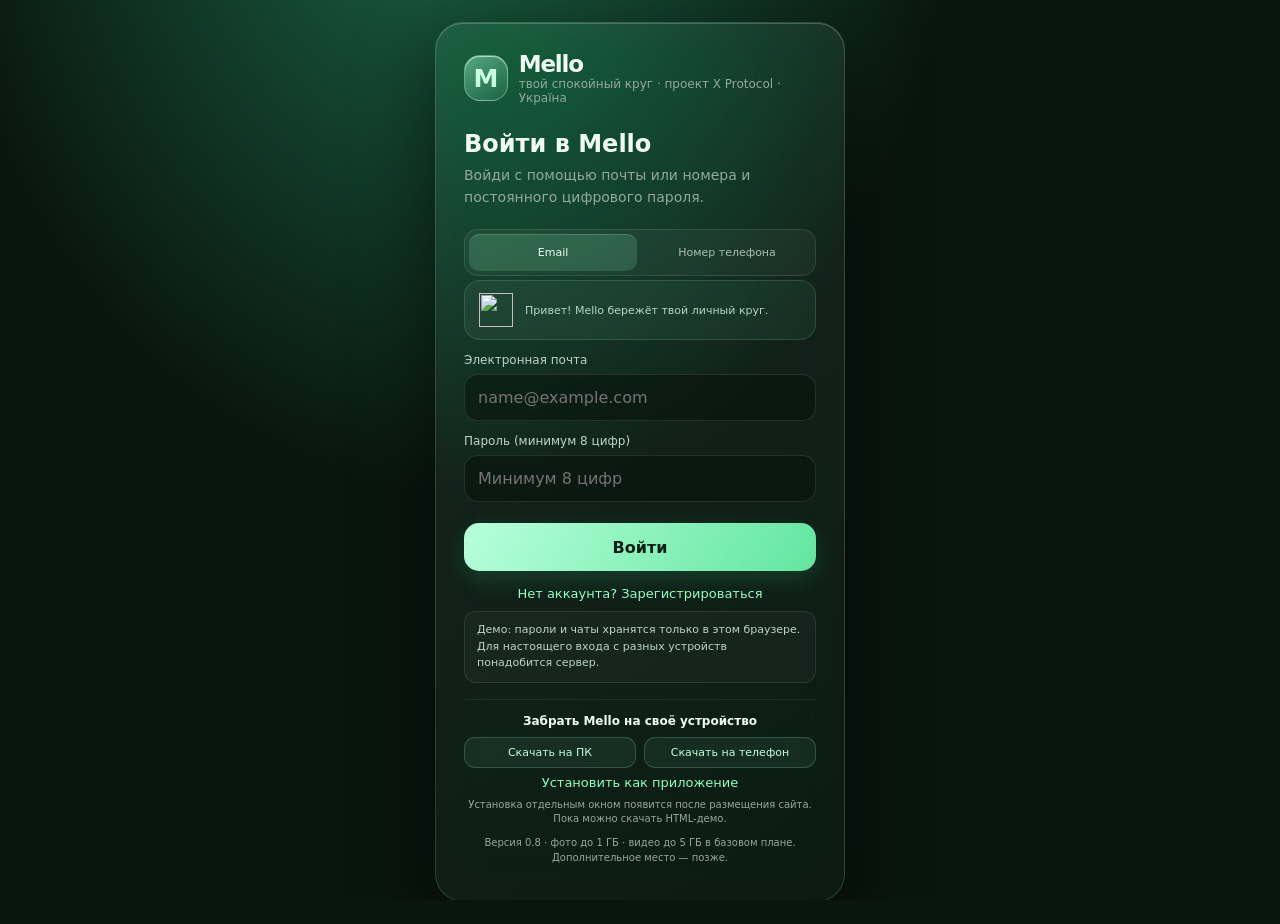
==== mello-prototype.html @ 22dd9c63 "Add founder wallet, presence and activity states" ====
<!doctype html>
<html lang="ru"><head><meta charset="utf-8"><meta name="viewport" content="width=device-width,initial-scale=1,viewport-fit=cover"><meta name="theme-color" content="#09150f"><meta name="apple-mobile-web-app-capable" content="yes"><meta name="apple-mobile-web-app-title" content="Mello"><link rel="icon" type="image/svg+xml" href="./mello-icon.svg"><link rel="manifest" href="./mello.webmanifest"><title>Mello — прототип мессенджера</title>
<style>
:root{color-scheme:dark;--bg:#09150f;--panel:#111e19;--panel2:#17251f;--line:#ffffff16;--text:#effcf4;--muted:#93aa9a;--green:#8fffc0}*{box-sizing:border-box}body{margin:0;background:radial-gradient(ellipse at 35% -20%,#1b6845 0,transparent 44%),#09150f;color:var(--text);font-family:Inter,system-ui,-apple-system,"Segoe UI",sans-serif}button,input{font:inherit}button{color:inherit;cursor:pointer}.auth-wrap{min-height:100dvh;display:grid;place-items:center;padding:22px}.auth{width:min(100%,410px);padding:28px;border:1px solid #caffdf28;border-radius:28px;background:linear-gradient(145deg,#ffffff14,#ffffff06);box-shadow:0 25px 80px #0008,inset 0 1px #ffffff35;backdrop-filter:blur(25px)}.brand{display:flex;align-items:center;gap:11px;margin-bottom:25px}.logo{width:46px;height:46px;border-radius:16px;display:grid;place-items:center;color:#c9ffe1;font-size:25px;font-weight:900;background:linear-gradient(145deg,#a5ffd877,#196343);border:1px solid #c7ffe258;box-shadow:inset 0 1px #fff9}.brand b{font-size:23px;letter-spacing:-.05em}.brand small{display:block;color:var(--muted);font-size:12px}.auth h1{font-size:24px;margin:0 0 7px}.auth .intro{color:var(--muted);font-size:14px;line-height:1.55;margin:0 0 21px}.field{display:block;margin:13px 0}.field span{display:block;font-size:12px;color:#c0d4c7;margin-bottom:7px}.field input{width:100%;height:47px;border:1px solid #ffffff1b;border-radius:14px;background:#07110c88;padding:0 13px;color:var(--text);outline:none}.field input:focus{border-color:#8fffc078;box-shadow:0 0 0 3px #52d98e18}.primary{width:100%;height:48px;border:0;border-radius:15px;color:#082015;font-weight:750;background:linear-gradient(120deg,#b7ffda,#63e6a0);box-shadow:0 8px 22px #40d98729;margin-top:8px}.switch{border:0;background:none;color:var(--green);padding:15px 0 0;width:100%;font-size:13px}.demo-note{margin-top:17px;padding:12px;border:1px solid #ffffff12;border-radius:13px;background:#ffffff08;color:#9fb4a5;font-size:11px;line-height:1.5}.hidden{display:none!important}
.shell{width:min(100%,1380px);height:100dvh;margin:auto;display:grid;grid-template-columns:74px 340px minmax(300px,1fr);border-inline:1px solid #ffffff0b;background:#0b1712}.rail{display:flex;flex-direction:column;align-items:center;gap:10px;padding:18px 9px;border-right:1px solid var(--line);background:#0e1a15}.rail-logo{height:42px;width:42px;display:grid;place-items:center;border-radius:15px;color:#caffdf;font-size:22px;font-weight:900;background:linear-gradient(145deg,#b1ffdc59,#17603d);margin-bottom:14px}.rail-btn{width:54px;height:55px;display:grid;place-items:center;align-content:center;gap:3px;border:0;border-radius:15px;background:none;color:#82998b;font-size:20px}.rail-btn small{font-size:9px}.rail-btn.active,.rail-btn:hover{background:#b1ffdc16;color:#a9ffd0}.side{min-width:0;border-right:1px solid var(--line);display:flex;flex-direction:column;background:#111e19}.side-head{padding:18px 15px 10px;display:flex;align-items:center;justify-content:space-between}.side-head h1{font-size:20px;margin:0}.add{width:36px;height:36px;border-radius:12px;border:1px solid var(--line);background:#ffffff0b;font-size:21px;color:var(--green)}.search{margin:4px 14px 11px;height:43px;border-radius:14px;display:flex;align-items:center;gap:9px;padding:0 12px;background:#ffffff0b;border:1px solid #ffffff0d;color:#99b0a1}.search input{width:100%;border:0;outline:0;background:none;color:white;font-size:13px}.search input::placeholder{color:#84998b}.tabs{display:flex;padding:0 12px 9px;gap:4px}.tab{flex:1;border:0;border-radius:11px;background:transparent;color:#9bb0a2;padding:9px 4px;font-size:11px}.tab.active{background:#b1ffdc18;color:#c7ffe0;box-shadow:inset 0 1px #fff2}.chat-list{overflow:auto;padding:0 6px 14px;flex:1}.row{display:flex;align-items:center;gap:11px;min-height:69px;padding:8px;border-radius:14px;cursor:pointer;border:1px solid transparent}.row:hover{background:#ffffff09}.row.active{background:#1d4935;border-color:#ffffff0b}.avatar{flex:none;width:47px;height:47px;border-radius:50%;display:grid;place-items:center;font-size:22px;background:linear-gradient(140deg,var(--a),var(--b));box-shadow:inset 0 1px #ffffff66}.meta{min-width:0;flex:1}.titleline,.previewline{display:flex;justify-content:space-between;align-items:center;gap:5px}.title{font-size:13px;font-weight:680;white-space:nowrap;overflow:hidden;text-overflow:ellipsis}.time{font-size:10px;color:#899f90;flex:none}.preview{font-size:11px;color:#9bb0a2;white-space:nowrap;overflow:hidden;text-overflow:ellipsis;margin-top:5px}.badge{font-size:10px;font-weight:bold;border-radius:10px;padding:3px 6px;background:#6de6a1;color:#092016;flex:none}.pane{display:flex;flex-direction:column;min-width:0;background:radial-gradient(ellipse at 50% 0,#153a2b55,transparent 44%),#0b1712}.pane-head{height:67px;padding:0 19px;display:flex;align-items:center;justify-content:space-between;border-bottom:1px solid var(--line);background:#111e19bb}.conversation{display:flex;align-items:center;gap:11px;min-width:0}.conversation .avatar{width:39px;height:39px}.conversation strong{font-size:13px}.conversation small{display:block;margin-top:3px;color:var(--muted);font-size:11px}.head-actions{display:flex;gap:8px}.head-actions button,.back{width:35px;height:35px;border:0;border-radius:11px;background:#ffffff08;color:#b6c9bd}.back{display:none}.messages{flex:1;overflow:auto;display:flex;flex-direction:column;gap:10px;padding:18px clamp(12px,4vw,42px)}.day{text-align:center;align-self:center;padding:6px 11px;border-radius:15px;background:#1b2a23;color:#a8beaf;font-size:10px;margin:5px 0 9px}.bubble{max-width:min(78%,520px);padding:10px 12px;border-radius:16px;background:#192a22;border:1px solid #ffffff0c;color:#ebf9f0;font-size:13px;line-height:1.4;white-space:pre-wrap;overflow-wrap:anywhere}.bubble.mine{align-self:flex-end;background:#1b5037;border-color:#ffffff0c}.bubble time{display:block;text-align:right;color:#9fb7a8;font-size:9px;margin-top:4px}.composer{display:flex;align-items:center;gap:9px;padding:12px 16px calc(12px + env(safe-area-inset-bottom));border-top:1px solid var(--line);background:#111e19d9}.composer input{height:43px;flex:1;min-width:0;border-radius:14px;padding:0 14px;background:#ffffff0b;border:1px solid #ffffff14;color:white;outline:none}.send{width:43px;height:43px;border:0;border-radius:14px;background:#85f2b6;color:#082015;font-weight:bold;font-size:18px}.welcome-pane{height:100%;display:grid;place-items:center;text-align:center;color:#9bb2a2;padding:30px}.welcome-pane .big{font-size:45px;margin-bottom:10px}.welcome-pane h2{color:#eafff2;margin:0 0 7px}.welcome-pane p{max-width:320px;font-size:13px;line-height:1.55;margin:0}.modal-bg{position:fixed;inset:0;z-index:5;background:#0009;display:grid;place-items:center;padding:18px}.modal{width:min(100%,420px);max-height:82dvh;overflow:auto;padding:21px;border:1px solid #caffdf2a;border-radius:22px;background:#13221a;box-shadow:0 25px 80px #0009}.modal-top{display:flex;align-items:center;justify-content:space-between;margin-bottom:14px}.modal h2{font-size:18px;margin:0}.close{border:0;background:none;color:#a9bdb0;font-size:22px}.person{display:flex;align-items:center;gap:10px;padding:10px 4px;border-bottom:1px solid #ffffff10}.person .avatar{width:40px;height:40px}.person div:nth-child(2){flex:1}.person b{font-size:13px}.person small{display:block;color:var(--muted);font-size:10px;margin-top:3px}.person button{border:1px solid #a5f7c52c;background:#8fffc013;color:#baffd4;border-radius:10px;padding:8px 10px;font-size:11px}.toast{position:fixed;z-index:10;bottom:20px;left:50%;transform:translate(-50%,12px);opacity:0;pointer-events:none;padding:11px 16px;border:1px solid #ffffff24;border-radius:14px;background:#19402d;transition:.2s;color:#e6ffef;font-size:12px}.toast.show{opacity:1;transform:translate(-50%,0)}
@media(max-width:760px){.shell{grid-template-columns:58px minmax(0,1fr)}.rail{padding:12px 4px}.rail-btn{width:48px}.side{border-right:0}.pane{display:none;position:fixed;z-index:3;inset:0;background:#0b1712}.shell.chat-open .side,.shell.chat-open .rail{display:none}.shell.chat-open .pane{display:flex}.back{display:block}.side-head{padding-top:calc(14px + env(safe-area-inset-top))}.pane-head{padding-top:env(safe-area-inset-top);height:calc(60px + env(safe-area-inset-top))}.composer{padding-bottom:calc(12px + env(safe-area-inset-bottom))}}
@media(max-width:390px){.shell{grid-template-columns:52px minmax(0,1fr)}.rail-btn{width:43px}.tab{font-size:10px}.row{gap:8px;padding:7px}.avatar{width:43px;height:43px}}
html,body{height:100%;overflow:hidden}.shell{min-height:0;overflow:hidden}.side,.pane,.chat-list,.messages{min-height:0}.side,.pane{overflow:hidden}.messages,.chat-list{overscroll-behavior:contain}.chat-head{flex:none}body{background:radial-gradient(ellipse at 35% -20%,var(--theme-glow,#1b6845) 0,transparent 44%),#09150f}.pane{background:radial-gradient(ellipse at 50% 0,color-mix(in srgb,var(--theme-glow,#1b6845) 30%,transparent),transparent 44%),#0b1712}
.settings-modal{width:min(100%,760px);max-height:min(84dvh,720px);overflow:hidden}.settings-layout{display:grid;grid-template-columns:180px minmax(0,1fr);gap:16px;min-height:320px;max-height:calc(84dvh - 92px)}.settings-nav{display:flex;flex-direction:column;gap:5px;border-right:1px solid #ffffff12;padding-right:10px}.settings-nav button{border:1px solid transparent;border-radius:12px;padding:11px 10px;text-align:left;color:#a8beaf;background:transparent;font-size:12px}.settings-nav button.selected,.settings-nav button:hover{color:#dcffeb;background:#b6ffda16;border-color:#ffffff13}.settings-content{overflow:auto;padding:5px 8px 10px 2px}.settings-content h3{margin:2px 0 5px;font-size:17px}.setting-help{margin:0 0 15px;color:#9bb1a2;font-size:11px;line-height:1.5}.setting-row{min-height:58px;display:flex;align-items:center;gap:12px;padding:10px 2px;border-bottom:1px solid #ffffff12}.setting-row>div:not(.avatar){flex:1;min-width:0}.setting-row b{display:block;font-size:12px;font-weight:600}.setting-row small{display:block;color:#96ad9d;font-size:10px;margin-top:4px;overflow-wrap:anywhere}.setting-action{border:1px solid #b2ffce30;border-radius:11px;padding:8px 11px;background:#8fffc012;color:#c6ffdd;font-size:11px}.status-pill{border-radius:12px;background:#ffffff0c;color:#c4e6d0;padding:7px 9px;font-size:10px}.switch-control{width:39px;height:23px;flex:none;border:1px solid #ffffff2b;border-radius:20px;background:#ffffff12;padding:2px;text-align:left}.switch-control i{display:block;width:17px;height:17px;border-radius:50%;background:#9bb1a2;transition:.18s}.switch-control.on{background:#50d98955;border-color:#86ffb8aa}.switch-control.on i{transform:translateX(15px);background:#baffd4}.theme-cards{display:flex;gap:8px;margin:14px 0}.theme-card{flex:1;min-height:64px;border:1px solid #ffffff17;border-radius:13px;background:#ffffff09;color:#c0d4c7;font-size:11px}.theme-card i{display:block;width:20px;height:20px;border-radius:50%;margin:0 auto 6px;box-shadow:0 0 18px currentColor}.theme-card.chosen{border-color:#b7ffda70;background:#b7ffda12;color:#e4ffed}.rail-logo{background:linear-gradient(145deg,#b1ffdc22,#17603d)}
@media(max-width:580px){.settings-modal{padding:16px}.settings-layout{grid-template-columns:1fr;gap:9px;min-height:0;max-height:calc(84dvh - 80px)}.settings-nav{flex-direction:row;overflow:auto;border-right:0;border-bottom:1px solid #ffffff12;padding:0 0 8px}.settings-nav button{white-space:nowrap;padding:9px}.settings-content{min-height:230px}.theme-cards{gap:5px}.theme-card{font-size:10px}}
.pane-head{height:60px;flex:none;margin:10px 15px 0;padding:0 13px;border:1px solid #ffffff20;border-radius:20px;background:linear-gradient(120deg,#ffffff17,#ffffff08);box-shadow:inset 0 1px #ffffff25;backdrop-filter:blur(22px);-webkit-backdrop-filter:blur(22px)}.composer{margin:8px 15px calc(11px + env(safe-area-inset-bottom));padding:7px 8px;border:1px solid #ffffff20;border-radius:22px;background:linear-gradient(120deg,#ffffff16,#ffffff08);box-shadow:inset 0 1px #ffffff23,0 10px 24px #0002;backdrop-filter:blur(22px);-webkit-backdrop-filter:blur(22px)}.composer input{height:39px;border:0;background:transparent;padding:0 12px}.send{width:39px;height:39px;border-radius:15px}.pane{position:relative}.profile-drawer{position:absolute;z-index:6;right:0;top:0;bottom:0;width:min(350px,88%);display:flex;flex-direction:column;overflow:hidden;border-left:1px solid #ffffff25;background:linear-gradient(150deg,#26332fef,#17241ff5 52%,#101b17f7);box-shadow:-22px 0 55px #0007;backdrop-filter:blur(28px) saturate(145%);-webkit-backdrop-filter:blur(28px) saturate(145%);transform:translateX(105%);transition:transform .24s ease}.profile-drawer.open{transform:translateX(0)}.drawer-top{display:flex;justify-content:flex-end;padding:13px 14px 2px}.drawer-close{width:34px;height:34px;border:0;border-radius:12px;background:#ffffff10;color:#e6f6eb;font-size:20px}.drawer-person{text-align:center;padding:1px 20px 17px}.drawer-person .avatar{width:84px;height:84px;margin:0 auto 12px;font-size:34px}.drawer-person h2{margin:0;font-size:19px}.drawer-person p{color:#98b1a2;font-size:12px;margin:5px 0 0}.drawer-actions{display:grid;grid-template-columns:repeat(3,1fr);gap:8px;padding:0 14px 17px}.drawer-actions button{min-height:57px;border:1px solid #ffffff0d;border-radius:15px;background:#ffffff0b;color:#caffdf;font-size:17px}.drawer-actions small{display:block;color:#e2f3e8;font-size:10px;margin-top:4px}.drawer-section{padding:13px 17px;border-top:7px solid #ffffff08}.drawer-section h3{font-size:10px;text-transform:uppercase;letter-spacing:.08em;color:#94ab9d;margin:0 0 10px}.drawer-info{display:flex;align-items:center;gap:12px;padding:7px 0;color:#c7dacf;font-size:12px}.drawer-info i{font-style:normal;color:#9fffc5;font-size:17px;width:22px;text-align:center}.drawer-members{overflow:auto;flex:1}.drawer-member{display:flex;align-items:center;gap:10px;padding:8px 0}.drawer-member .avatar{width:39px;height:39px;font-size:17px}.drawer-member b{font-size:11px}.drawer-member small{display:block;font-size:10px;color:#94ab9d;margin-top:3px}.drawer-add{border:1px solid #a8ffce28;border-radius:12px;background:#91ffbf12;color:#c9ffdd;padding:8px 10px;font-size:11px}
.pane-head,.composer{width:min(calc(100% - 30px),900px);align-self:center}
@media(max-width:760px){.pane-head{width:calc(100% - 18px);height:calc(60px + env(safe-area-inset-top));margin:0 auto;padding-top:env(safe-area-inset-top);border-radius:0 0 18px 18px}.composer{width:calc(100% - 20px);margin:8px auto calc(12px + env(safe-area-inset-bottom))}.profile-drawer{width:min(360px,92vw);padding-top:env(safe-area-inset-top)}}
:root{--glass-alpha:.12;--glass-blur:22px}.pane-head,.composer,.search,.auth,.profile-drawer,.modal{backdrop-filter:blur(var(--glass-blur)) saturate(145%);-webkit-backdrop-filter:blur(var(--glass-blur)) saturate(145%)}.pane-head,.composer{background:linear-gradient(120deg,rgba(255,255,255,calc(var(--glass-alpha)*1.25)),rgba(255,255,255,calc(var(--glass-alpha)*.5)))}.search{background:rgba(255,255,255,var(--glass-alpha))}.device-downloads{margin-top:16px;padding-top:14px;border-top:1px solid #ffffff16;text-align:center}.device-downloads>b{display:block;font-size:12px;margin-bottom:9px}.device-downloads>div{display:flex;justify-content:center;gap:8px}.device-downloads>div button{flex:1}.device-downloads>small{display:block;margin-top:7px;color:#95aa9b;font-size:10px;line-height:1.45}.device-downloads .switch{padding:7px 0 0}.download-shortcuts{display:flex;gap:8px;margin:14px 0}.download-shortcuts button{flex:1}
.composer-tools{display:flex;align-items:center;gap:5px}.composer-tool{width:35px;height:35px;border:0;border-radius:12px;background:transparent;color:#b8d4c2;font-size:20px}.composer-tool:hover{background:#ffffff12}.emoji-picker{position:absolute;z-index:8;right:20px;bottom:72px;width:min(340px,calc(100% - 28px));max-height:310px;overflow:auto;padding:14px;border:1px solid #ffffff27;border-radius:20px;background:linear-gradient(145deg,#253730f2,#12211bf5);box-shadow:0 20px 55px #0009;backdrop-filter:blur(28px)}.picker-title{font-size:12px;color:#c9ffdc;margin-bottom:10px}.picker-grid{display:grid;grid-template-columns:repeat(6,1fr);gap:6px}.picker-grid button{min-height:38px;border:1px solid #ffffff10;border-radius:11px;background:#ffffff08;font-size:21px}.sticker-option{font-size:29px!important}.gif-option{font-size:10px!important;color:#eafff1}.gif-shimmer{display:inline-block;padding:4px 7px;border-radius:7px;background:linear-gradient(90deg,#6c39a5,#e674a4,#68c8a1);background-size:200% 100%;animation:gifGlow 1.4s linear infinite}@keyframes gifGlow{to{background-position:-200% 0}}.bubble-media{padding:7px;max-width:min(78%,420px)}.bubble-media img,.bubble-media video{display:block;max-width:100%;max-height:360px;border-radius:12px;object-fit:contain}.media-caption{display:block;font-size:10px;color:#b7cdbd;margin:5px 3px 1px;overflow-wrap:anywhere}.bubble-sticker{font-size:58px;line-height:1.05;background:transparent!important;border:0!important;box-shadow:none}.bubble-gif{min-width:150px;text-align:center}.version-pill{margin-left:auto;padding:5px 8px;border-radius:9px;border:1px solid #ffffff17;background:#ffffff08;color:#9fb7a8;font-size:10px}.light-theme .composer-tool{color:#486650}.light-theme .emoji-picker{background:linear-gradient(145deg,#fffffffa,#e9f5edfa);border-color:#46634a32}.light-theme .picker-title{color:#31563a}.light-theme .picker-grid button{background:#ffffffb8;border-color:#617c6520}.light-theme .media-caption{color:#627c68}.basic-limits{font-size:10px;line-height:1.5;color:#93aa9a;margin:8px 0}.light-theme .basic-limits{color:#607967}.profile-video-label{display:block;margin:9px 0 14px;color:#baffd4;font-size:11px;cursor:pointer}.media-placeholder{padding:18px 12px;border-radius:12px;background:#ffffff0b;color:#b9d2c2;font-size:12px}.light-theme .media-placeholder{background:#e5f0e8;color:#45604c}.version-badge{display:inline-block;margin:5px auto 0;padding:4px 8px;border-radius:9px;color:#a9c2b2;background:#ffffff09;font-size:10px}
.creator-divider{height:1px;background:#ffffff18;margin:12px 0}.creator-fields{display:flex;gap:7px}.creator-fields input{min-width:0;height:35px;border:1px solid #ffffff1c;border-radius:10px;background:#ffffff0b;color:#effcf4;padding:0 9px}.creator-fields input:first-child{width:54px;text-align:center;font-size:20px}.creator-fields input:nth-child(2){flex:1}.creator-actions{display:flex;gap:7px;margin-top:8px}.creator-actions button{flex:1;min-height:34px;border:1px solid #a8ffce27;border-radius:10px;background:#8fffc013;color:#caffdd;font-size:10px}.creator-note{display:block;color:#94aa9b;font-size:9px;line-height:1.4;margin-top:7px}.bubble-sticker-image,.bubble-gif{background:transparent!important;border:0!important;box-shadow:none!important;padding:3px}.bubble-sticker-image img{max-width:220px!important;max-height:220px!important}.bubble-gif img{width:min(260px,100%);border-radius:14px}.light-theme .creator-fields input{background:#ffffffcf;color:#263e2c;border-color:#54765d33}.light-theme .creator-actions button{background:#e2f2e7;color:#31553b;border-color:#9ab9a1}
:root[data-theme="light"]{color-scheme:light;--text:#1d3026;--muted:#5e7968;--line:#243c2b20;--bg:#edf7f0}.light-theme body{color:#1d3026;background:radial-gradient(ellipse at 35% -20%,#d1f1dc 0,transparent 44%),#edf7f0}.light-theme .shell{background:#eff8f2;border-color:#34584220}.light-theme .rail{background:#e7f2eb;border-color:#34584220}.light-theme .side{background:#f1f8f3;border-color:#34584220}.light-theme .pane{background:radial-gradient(ellipse at 50% 0,#d8efe0 0,transparent 44%),#edf6f0}.light-theme .pane-head,.light-theme .composer,.light-theme .search{background:rgba(255,255,255,calc(var(--glass-alpha)*4 + .45));border-color:#395a442b;box-shadow:inset 0 1px #fff9,0 8px 24px #45624d12}.light-theme .search input,.light-theme .composer input{color:#23392b}.light-theme .search input::placeholder,.light-theme .composer input::placeholder{color:#728a79}.light-theme .row:hover{background:#dceee2}.light-theme .row.active{background:#d2ead9;border-color:#9dbda6}.light-theme .title,.light-theme .welcome-pane h2{color:#21382a}.light-theme .preview,.light-theme .time,.light-theme .welcome-pane{color:#6d8675}.light-theme .bubble{color:#263c2e;background:#e3eee7;border-color:#bdcfc3}.light-theme .bubble.mine{background:#cbead5}.light-theme .day{background:#dcece2;color:#52705d}.light-theme .modal,.light-theme .auth,.light-theme .profile-drawer{color:#24392b;background:linear-gradient(145deg,#ffffffef,#edf7f1f5);border-color:#47725535}.light-theme .modal .close,.light-theme .drawer-close{color:#355440}.light-theme .setting-help,.light-theme .settings-nav button,.light-theme .drawer-person p,.light-theme .drawer-member small,.light-theme .drawer-info{color:#56715e}.light-theme .settings-nav button.selected{color:#21432e;background:#d7edde}.light-theme .setting-row{border-color:#294f351b}.light-theme .drawer-section{border-color:#51775b19}.light-theme .drawer-actions button{color:#31553b;background:#e2f1e6;border-color:#b6cdbb}
.range-row{display:block;margin:18px 2px}.range-row span{display:flex;justify-content:space-between;color:#cfe5d5;font-size:11px;margin-bottom:9px}.range-row b{color:var(--green)}.range-row input{width:100%;accent-color:var(--green)}.light-theme .range-row span{color:#3d5a46}.light-theme .device-downloads{border-color:#385f4425}.light-theme .device-downloads>small{color:#65806c}.auth-wrap{overflow-y:auto;overscroll-behavior:contain}
.rail-logo{padding:0;overflow:hidden;border:1px solid #b1ffdc55;cursor:pointer}.rail-logo img{width:100%;height:100%;object-fit:cover;border-radius:inherit}.modal{background:linear-gradient(145deg,#ffffff1e,#13231cdd 55%,#0c1913ed);backdrop-filter:blur(28px) saturate(145%);-webkit-backdrop-filter:blur(28px) saturate(145%);box-shadow:0 22px 70px #000b,inset 0 1px #ffffff35}.quick-row{display:flex;align-items:center;justify-content:space-between;gap:10px;padding:13px 2px;border-bottom:1px solid #ffffff12;font-size:13px}.quick-row button{border:1px solid #ffffff20;border-radius:11px;background:#ffffff10;padding:8px 10px;color:#bdffda;font-size:11px}.conversation{cursor:pointer;border-radius:12px;padding:4px}.conversation:hover{background:#ffffff0b}
</style><link rel="stylesheet" href="./animations.css">
</head><body>
<section id="authView" class="auth-wrap"><form id="authForm" class="auth"><div class="brand"><div class="logo">M</div><div><b>Mello</b><small>твой спокойный круг · проект X Protocol · Україна</small></div></div><h1 id="authTitle">Войти в Mello</h1><p class="intro" id="authIntro">Войди в свой аккаунт, чтобы открыть список чатов.</p><div id="nameField" class="field hidden"><span>Как тебя зовут?</span><input id="nameInput" autocomplete="name" placeholder="Например, Алекс"></div><label class="field"><span>Электронная почта</span><input id="emailInput" type="email" autocomplete="email" required placeholder="name@example.com"></label><label class="field"><span>Пароль (минимум 8 цифр)</span><input id="passwordInput" type="password" minlength="8" pattern="[0-9]{8,}" inputmode="numeric" autocomplete="current-password" required placeholder="Минимум 8 цифр"></label><button class="primary" id="authSubmit">Войти</button><button class="switch" type="button" id="switchAuth">Нет аккаунта? Зарегистрироваться</button><div id="demo-note" class="demo-note">Войди с постоянным паролем из 8 или более цифр. Аккаунт хранится только в этом браузере.</div><div class="device-downloads"><b>Забрать Mello на своё устройство</b><div><button type="button" class="setting-action" id="downloadPC">Скачать на ПК</button><button type="button" class="setting-action" id="downloadPhone">Скачать на телефон</button></div><button type="button" class="switch" id="installApp">Установить как приложение</button><small>Установка отдельным окном появится после размещения сайта. Пока можно скачать HTML-демо.</small></div></form></section>
<main id="appView" class="shell hidden"><aside class="rail"><button class="rail-logo" id="railProfile" title="Открыть профиль">M</button><button class="rail-btn active" title="Чаты">◉<small>Чаты</small></button><button class="rail-btn" data-toast="Каналы появятся в следующих версиях" title="Каналы">▰<small>Каналы</small></button><button class="rail-btn" data-toast="Звонки появятся в следующих версиях" title="Звонки">⌕<small>Позже</small></button><button class="rail-btn" id="earningsBtn" title="Заработок">◈<small>Заработок</small></button><button class="rail-btn" id="settingsBtn" title="Настройки">⚙<small>Настройки</small></button><button class="rail-btn" id="profileBtn" title="Профиль">♙<small>Профиль</small></button><button class="rail-btn" id="logout" title="Выйти">⇥<small>Выход</small></button></aside>
<section class="side"><header class="side-head"><h1>Чаты</h1><button id="newChat" class="add" aria-label="Найти людей">＋</button></header><label class="search">⌕<input id="filterInput" placeholder="Чаты или @юзернейм" type="search"></label><div class="tabs"><button class="tab active" data-filter="all">Все</button><button class="tab" data-filter="personal">Личные</button><button class="tab" data-filter="groups">Группы</button></div><div class="chat-list" id="chatList"></div></section>
<section class="pane" id="pane"><div class="welcome-pane" id="welcome"><div><div class="big">✧</div><h2>Добро пожаловать, <span id="welcomeName"></span></h2><p>Выбери чат слева или найди людей, чтобы начать новый разговор. Здесь нет ботов — только демонстрационные профили.</p></div></div><header class="pane-head hidden" id="chatHead"><button class="back" id="backBtn">‹</button><button class="conversation" id="conversationHead" style="border:0;background:none;text-align:left;color:inherit;cursor:pointer"></button><div class="head-actions"><button data-toast="Звонки пока доступны только в макете">⌕</button><button id="quickSettings" aria-label="Быстрые настройки">⋮</button></div></header><div class="messages hidden" id="messages"></div><form class="composer hidden" id="composer"><input id="messageInput" placeholder="Написать сообщение…" autocomplete="off"><button class="send" aria-label="Отправить">➤</button></form><aside class="profile-drawer" id="profileDrawer" aria-label="Профиль собеседника"></aside></section></main><div id="modalHost"></div><div id="toast" class="toast"></div>
<script>
const defaultPeople=[{id:'p_masha',name:'Маша',username:'@masha_green',emoji:'🌷',a:'#d98ca9',b:'#753c67'},{id:'p_ilya',name:'Илья',username:'@ilya_m',emoji:'🧑🏻‍💻',a:'#71c8a0',b:'#286348'},{id:'p_liza',name:'Лиза',username:'@liza_blue',emoji:'🦋',a:'#91b9ef',b:'#6847a0'},{id:'p_danya',name:'Даня',username:'@danya_space',emoji:'🧑🏻‍🚀',a:'#88c7dc',b:'#365985'},{id:'p_sasha',name:'Саша',username:'@sasha_weekend',emoji:'🏕️',a:'#e5b568',b:'#277763'},{id:'p_katya',name:'Катя',username:'@katya_sun',emoji:'🌼',a:'#e6cd75',b:'#b56765'}];let isRegister=false,current=null,filter='all',search='';let account=null, chats=[];
const $=s=>document.querySelector(s);function read(){try{account=JSON.parse(localStorage.getItem('mello.account')||'null');chats=JSON.parse(localStorage.getItem('mello.chats')||'[]');if(account&&!account.email&&!account.phone)account=null}catch{account=null;chats=[]}}
function save(){localStorage.setItem('mello.account',JSON.stringify(account));localStorage.setItem('mello.chats',JSON.stringify(chats))}function person(id){return defaultPeople.find(p=>p.id===id)||{id,name:'Участник',emoji:'🙂',a:'#77cfa0',b:'#32664c'}}function timeNow(){return new Intl.DateTimeFormat('ru',{hour:'2-digit',minute:'2-digit'}).format(new Date())}function toast(s){const t=$('#toast');t.textContent=s;t.classList.add('show');clearTimeout(toast.timer);toast.timer=setTimeout(()=>t.classList.remove('show'),2200)}
function authMode(reg){isRegister=reg;$('#authTitle').textContent=reg?'Создать аккаунт':'Войти в Mello';$('#authIntro').textContent=reg?'Зарегистрируйся, чтобы открыть свой список чатов.':'Войди в свой аккаунт, чтобы открыть список чатов.';$('#nameField').classList.toggle('hidden',!reg);$('#nameInput').required=reg;$('#passwordInput').autocomplete=reg?'new-password':'current-password';$('#authSubmit').textContent=reg?'Зарегистрироваться':'Войти';$('#switchAuth').textContent=reg?'Уже есть аккаунт? Войти':'Нет аккаунта? Зарегистрироваться'}
$('#switchAuth').onclick=()=>authMode(!isRegister);$('#authForm').onsubmit=e=>{e.preventDefault();const email=$('#emailInput').value.trim().toLowerCase(),pass=$('#passwordInput').value;let saved;try{saved=JSON.parse(localStorage.getItem('mello.account')||'null')}catch{}if(isRegister){const name=$('#nameInput').value.trim(),common=['password123','qwerty12345','1234567890','mello123456','letmein1234'];if(!name){toast('Введи имя');return}if(pass.length<10||!/[a-z]/.test(pass)||!/[A-Z]/.test(pass)||!/[0-9]/.test(pass)||!/[!@#$%^&*()_+\-=]/.test(pass)||common.includes(pass.toLowerCase())){toast('Пароль слишком простой: нужно 10+ знаков, большие и маленькие буквы, цифра и символ');return}if(saved&&saved.email===email){toast('Этот аккаунт уже есть на устройстве');return}if(saved&&saved.password===pass){toast('Этот пароль уже используется в этом браузере. Придумай другой');return}account={email,name,username:'@'+email.split('@')[0].replace(/[^a-zA-Z0-9_]/g,'').slice(0,20),password:pass,avatar:''};chats=[];save();enter()}else{if(!saved||saved.email!==email||saved.password!==pass){toast('Аккаунт не найден на этом устройстве. Зарегистрируйся здесь.');return}account=saved;read();enter()}};
function enter(){read();$('#authView').classList.add('hidden');$('#appView').classList.remove('hidden');$('#welcomeName').textContent=account.name;updateSelfAvatar();renderChats()}
function updateSelfAvatar(){const el=$('#railProfile');if(!el||!account)return;el.innerHTML=account.avatar?`<img src="${account.avatar}" alt="Аватар профиля">`:esc((account.name||'M').trim().charAt(0).toUpperCase())}
function leave(){current=null;$('#appView').classList.add('hidden');$('#authView').classList.remove('hidden');$('#passwordInput').value='';authMode(false)}$('#logout').onclick=leave;
function renderChats(){const list=$('#chatList');let filtered=chats.map(c=>({...c,p:person(c.personId)})).filter(c=>(filter==='all'||c.type===filter)&&(!search||(c.p.name+' '+(c.p.username||'')+' '+(c.title||'')+' '+(c.messages.at(-1)?.text||'')).toLocaleLowerCase('ru').includes(search)));list.innerHTML=filtered.length?filtered.map(c=>`<article class="row ${current===c.id?'active':''}" data-chat="${c.id}"><div class="avatar" style="--a:${c.p.a};--b:${c.p.b}">${c.p.emoji}</div><div class="meta"><div class="titleline"><span class="title">${esc(c.title||c.p.name)}</span><time class="time">${c.messages.at(-1)?.time||''}</time></div><div class="previewline"><span class="preview">${esc(c.messages.at(-1)?.text||'Начни разговор')}</span></div></div></article>`).join(''):'<div style="padding:25px 12px;color:#93aa9a;font-size:12px;text-align:center">Чатов пока нет.<br>Нажми ＋, чтобы найти людей.</div>';list.querySelectorAll('[data-chat]').forEach(el=>el.onclick=()=>openChat(el.dataset.chat))}
function esc(s){return String(s).replace(/[&<>"']/g,ch=>({'&':'&amp;','<':'&lt;','>':'&gt;','"':'&quot;',"'":'&#39;'}[ch]))}
function openChat(id){current=id;renderChats();$('#welcome').classList.add('hidden');$('#chatHead').classList.remove('hidden');$('#messages').classList.remove('hidden');$('#composer').classList.remove('hidden');const c=chats.find(x=>x.id===id),p=person(c.personId);$('#conversationHead').innerHTML=`<div class="avatar" style="--a:${p.a};--b:${p.b}">${p.emoji}</div><div><strong>${esc(c.title||p.name)}</strong><small>${c.type==='groups'?'группа · демо':esc(p.username||'профиль Mello')}</small></div>`;document.querySelectorAll('.bubble').forEach(x=>x.remove());const box=$('#messages');box.innerHTML='<div class="day">Сегодня</div>'+c.messages.map(m=>`<div class="bubble ${m.mine?'mine':''}">${esc(m.text)}<time>${esc(m.time)}</time></div>`).join('');box.scrollTop=box.scrollHeight;$('#appView').classList.add('chat-open')}
$('#backBtn').onclick=()=>{$('#appView').classList.remove('chat-open');current=null;renderChats()};$('#composer').onsubmit=e=>{e.preventDefault();const input=$('#messageInput'),text=input.value.trim();if(!text||!current)return;const c=chats.find(x=>x.id===current);c.messages.push({text,time:timeNow(),mine:true});save();input.value='';openChat(current)};
function startChat(pid){let c=chats.find(x=>x.personId===pid);if(!c){c={id:'c_'+Date.now()+'_'+Math.random().toString(16).slice(2),personId:pid,type:'personal',messages:[]};chats.unshift(c);save()}$('#modalHost').innerHTML='';renderChats();openChat(c.id)}
function showPeople(){const existing=new Set(chats.map(c=>c.personId));$('#modalHost').innerHTML=`<div class="modal-bg" id="modalBg"><section class="modal"><div class="modal-top"><h2>Найти людей</h2><button class="close" id="closeModal">×</button></div><p style="margin:0 0 10px;color:#94aa9b;font-size:11px">Демо-профили для проверки прототипа. Реальный поиск пользователей подключается к серверу.</p>${defaultPeople.map(p=>`<div class="person"><div class="avatar" style="--a:${p.a};--b:${p.b}">${p.emoji}</div><div><b>${p.name}</b><small>пользователь Mello · пример</small></div><button data-person="${p.id}">${existing.has(p.id)?'Открыть чат':'Написать'}</button></div>`).join('')}</section></div>`;$('#closeModal').onclick=()=>$('#modalHost').innerHTML='';$('#modalBg').onclick=e=>{if(e.target.id==='modalBg')$('#modalHost').innerHTML=''};document.querySelectorAll('[data-person]').forEach(b=>b.onclick=()=>startChat(b.dataset.person))}
function showProfile(){const face=account.avatar?`<img src="${account.avatar}" style="width:100%;height:100%;object-fit:cover;border-radius:50%">`:'🙂';$('#modalHost').innerHTML=`<div class="modal-bg" id="profileBg"><form class="modal" id="profileForm"><div class="modal-top"><h2>Мой профиль</h2><button type="button" class="close" id="closeProfile">×</button></div><div style="display:flex;align-items:center;gap:14px;margin:4px 0 16px"><div id="avatarPreview" class="avatar" style="width:64px;height:64px;--a:#70e8ab;--b:#18714b">${face}</div><label style="font-size:12px;color:#baffd4;cursor:pointer">Добавить или сменить аватар<input id="avatarFile" type="file" accept="image/*" hidden></label></div><label class="field"><span>Имя</span><input id="profileName" value="${esc(account.name)}" maxlength="32" required></label><label class="field"><span>Юзернейм</span><input id="profileUsername" value="${esc(account.username||'@user')}" maxlength="24" required placeholder="@username"></label><label class="field"><span>Электронная почта</span><input value="${esc(account.email||'')}" disabled></label><button class="primary">Сохранить профиль</button></form></div>`;$('#closeProfile').onclick=()=>$('#modalHost').innerHTML='';$('#profileBg').onclick=e=>{if(e.target.id==='profileBg')$('#modalHost').innerHTML=''};$('#avatarFile').onchange=e=>{const file=e.target.files[0];if(!file)return;if(file.size>2*1024*1024){toast('Выбери изображение до 2 МБ');e.target.value='';return}const reader=new FileReader();reader.onload=()=>{$('#avatarPreview').innerHTML=`<img src="${reader.result}" style="width:100%;height:100%;object-fit:cover;border-radius:50%">`;$('#avatarPreview').dataset.image=reader.result};reader.readAsDataURL(file)};$('#profileForm').onsubmit=e=>{e.preventDefault();const name=$('#profileName').value.trim(),username=$('#profileUsername').value.trim().replace(/^@*/,'');if(!/^[a-zA-Z0-9_]{3,20}$/.test(username)){toast('Юзернейм: 3–20 латинских букв, цифр или _');return}account.name=name;account.username='@'+username;account.avatar=$('#avatarPreview').dataset.image||account.avatar||'';save();$('#welcomeName').textContent=name;updateSelfAvatar();$('#modalHost').innerHTML='';toast('Профиль сохранён на этом устройстве')}}
$('#profileBtn').onclick=showProfile;
$('#railProfile').onclick=showProfile;
function showContact(){if(!current)return;const c=chats.find(x=>x.id===current),p=person(c.personId),members=[...new Set([...(c.memberIds||[c.personId]),c.personId])];$('#profileDrawer').innerHTML=`<div class="drawer-top"><button type="button" class="drawer-close" id="closeDrawer" aria-label="Закрыть">×</button></div><div class="drawer-person"><div class="avatar" style="--a:${p.a};--b:${p.b}">${p.emoji}</div><h2>${esc(c.title||p.name)}</h2><p>${esc(p.username||'@mello_user')} · демо</p></div><div class="drawer-actions"><button id="drawerMute">${c.muted?'♩':'♫'}<small>Звук ${c.muted?'выкл.':'вкл.'}</small></button><button id="drawerSettings">⚙<small>Настроить</small></button><button id="drawerMessage">✉<small>К сообщению</small></button></div><section class="drawer-section"><h3>Материалы беседы</h3><div class="drawer-info"><i>▧</i>Фотографии <span style="margin-left:auto;color:#9ab0a1">0</span></div><div class="drawer-info"><i>↗</i>Ссылки <span style="margin-left:auto;color:#9ab0a1">0</span></div><div class="drawer-info"><i>◖</i>Голосовые <span style="margin-left:auto;color:#9ab0a1">0</span></div></section><section class="drawer-section drawer-members"><h3>Участники · ${members.length+1}</h3><div class="drawer-member"><div class="avatar" style="--a:#70e8ab;--b:#18714b">${account.avatar?`<img src="${account.avatar}" style="width:100%;height:100%;object-fit:cover;border-radius:50%">`:esc((account.name||'M').charAt(0))}</div><div><b>${esc(account.name)}</b><small>это ты</small></div></div>${members.map(id=>{const m=person(id);return `<div class="drawer-member"><div class="avatar" style="--a:${m.a};--b:${m.b}">${m.emoji}</div><div><b>${esc(m.name)}</b><small>${esc(m.username||'@mello_user')}</small></div></div>`}).join('')}<button class="drawer-add" id="drawerAdd">＋ Добавить участника</button></section>`;$('#profileDrawer').classList.add('open');$('#profileDrawer').setAttribute('aria-hidden','false');$('#closeDrawer').onclick=e=>{e.preventDefault();e.stopPropagation();const drawer=$('#profileDrawer');drawer.classList.remove('open');drawer.setAttribute('aria-hidden','true');};$('#drawerMute').onclick=()=>{c.muted=!c.muted;save();showContact()};$('#drawerSettings').onclick=showChatSettings;$('#drawerMessage').onclick=()=>{$('#profileDrawer').classList.remove('open');$('#messageInput').focus()};$('#drawerAdd').onclick=showAddMember}
function showAddMember(){if(!current)return;const c=chats.find(x=>x.id===current),members=new Set(c.memberIds||[c.personId]);$('#modalHost').innerHTML=`<div class="modal-bg" id="addMemberBg"><section class="modal"><div class="modal-top"><h2>Добавить участника</h2><button class="close" id="closeAddMember">×</button></div><p class="setting-help">Демо-профили для проверки группового чата.</p>${defaultPeople.filter(p=>!members.has(p.id)).map(p=>`<div class="person"><div class="avatar" style="--a:${p.a};--b:${p.b}">${p.emoji}</div><div><b>${p.name}</b><small>${p.username} · пример</small></div><button data-add-member="${p.id}">Добавить</button></div>`).join('')||'<p class="setting-help">Все демо-участники уже добавлены.</p>'}</section></div>`;$('#closeAddMember').onclick=()=>$('#modalHost').innerHTML='';document.querySelectorAll('[data-add-member]').forEach(b=>b.onclick=()=>{c.memberIds=[...members,b.dataset.addMember];c.type='groups';c.title=c.title||`${person(c.personId).name} и друзья`;save();$('#modalHost').innerHTML='';openChat(c.id);showContact()})}
function showChatSettings(){if(!current)return;const c=chats.find(x=>x.id===current);$('#modalHost').innerHTML=`<div class="modal-bg" id="settingsBg"><section class="modal"><div class="modal-top"><h2>Быстрые настройки</h2><button class="close" id="closeSettings">×</button></div><div class="quick-row"><span>Уведомления</span><button id="muteToggle">${c.muted?'Выключены':'Включены'}</button></div><div class="quick-row"><span>История сообщений</span><button id="clearHistory">Очистить</button></div><p style="color:#879d8f;font-size:10px;line-height:1.5;margin:14px 0 0">Настройки действуют только в этом локальном прототипе.</p></section></div>`;$('#closeSettings').onclick=()=>$('#modalHost').innerHTML='';$('#settingsBg').onclick=e=>{if(e.target.id==='settingsBg')$('#modalHost').innerHTML=''};$('#muteToggle').onclick=()=>{c.muted=!c.muted;save();showChatSettings()};$('#clearHistory').onclick=()=>{c.messages=[];save();$('#modalHost').innerHTML='';openChat(c.id);toast('История этого демо-чата очищена')}}
$('#conversationHead').onclick=showContact;$('#quickSettings').onclick=showChatSettings;
let appSettings={theme:'emerald',sounds:true,preview:true,online:true,read:true,glass:12,blur:22};try{appSettings={...appSettings,...JSON.parse(localStorage.getItem('mello.settings')||'{}')}}catch{}function saveSettings(){localStorage.setItem('mello.settings',JSON.stringify(appSettings))}function applyTheme(){const themes={emerald:['#8fffc0','#1b6845'],blue:['#9bd9ff','#285f86'],violet:['#e0b4ff','#754694'],light:['#46a873','#d9f1e0']};const [accent,glow]=themes[appSettings.theme]||themes.emerald;document.documentElement.style.setProperty('--green',accent);document.documentElement.style.setProperty('--theme-glow',glow);document.documentElement.style.setProperty('--glass-alpha',String((appSettings.glass??12)/100));document.documentElement.style.setProperty('--glass-blur',`${appSettings.blur??22}px`);document.documentElement.dataset.theme=appSettings.theme;document.documentElement.classList.toggle('light-theme',appSettings.theme==='light')}applyTheme();
function showAppSettings(section='profile'){const sections=[['profile','Профиль'],['look','Внешний вид'],['alerts','Уведомления'],['privacy','Приватность'],['storage','Данные и память']];$('#modalHost').innerHTML=`<div class="modal-bg" id="appSettingsBg"><section class="modal settings-modal"><div class="modal-top"><div><h2>Настройки Mello</h2><small style="color:#9bb1a2">Настрой приложение под себя</small></div><button class="close" id="closeAppSettings">×</button></div><div class="settings-layout"><nav class="settings-nav">${sections.map(([id,label])=>`<button data-settings-section="${id}" class="${id===section?'selected':''}">${label}</button>`).join('')}</nav><div id="settingsContent" class="settings-content"></div></div></section></div>`;function renderSection(id){document.querySelectorAll('[data-settings-section]').forEach(b=>b.classList.toggle('selected',b.dataset.settingsSection===id));const content=$('#settingsContent');if(id==='profile')content.innerHTML=`<h3>Твой профиль</h3><p class="setting-help">Имя и аватар видны людям, с которыми ты общаешься.</p><div class="setting-row"><div class="avatar" style="--a:#70e8ab;--b:#18714b">${account.avatar?`<img src="${account.avatar}" style="width:100%;height:100%;object-fit:cover;border-radius:50%">`:esc((account.name||'M').charAt(0))}</div><div><b>${esc(account.name)}</b><small>${esc(account.username||'@user')}</small></div><button class="setting-action" id="editProfile">Изменить</button></div><div class="setting-row"><div><b>Адрес аккаунта</b><small>${esc(account.email||'')}</small></div></div>`;if(id==='look')content.innerHTML=`<h3>Внешний вид</h3><p class="setting-help">Выбери настроение интерфейса Mello.</p><div class="theme-cards">${[['emerald','Изумруд','#8fffc0'],['blue','Сумерки','#9bd9ff'],['violet','Ирис','#e0b4ff']].map(([key,label,color])=>`<button class="theme-card ${appSettings.theme===key?'chosen':''}" data-theme="${key}"><i style="background:${color}"></i>${label}</button>`).join('')}</div><div class="setting-row"><div><b>Стеклянные панели</b><small>Полупрозрачный эффект Liquid Glass</small></div><span class="status-pill">Включены</span></div>`;if(id==='alerts')content.innerHTML=`<h3>Уведомления</h3><p class="setting-help">Управляй сигналами и тем, что видно в уведомлениях.</p>${settingToggle('sounds','Звук сообщений','Звуковой сигнал в чате')}${settingToggle('preview','Показывать текст','Показывать начало сообщения')}`;if(id==='privacy')content.innerHTML=`<h3>Приватность</h3><p class="setting-help">Выбери, какой статус показывать другим участникам.</p>${settingToggle('online','Статус «в сети»','Показывать, когда ты активен')}${settingToggle('read','Отметка о прочтении','Показывать, что сообщение прочитано')}<div class="setting-row"><div><b>Юзернейм</b><small>Его можно использовать для поиска профиля</small></div><span class="status-pill">${esc(account.username||'@user')}</span></div>`;if(id==='storage')content.innerHTML=`<h3>Данные и память</h3><p class="setting-help">Демо-информация хранится в локальном браузере этого устройства.</p><div class="setting-row"><div><b>Экспорт переписок</b><small>Скачать локальные чаты в JSON-файл</small></div><button class="setting-action" id="exportChats">Скачать</button></div><div class="setting-row"><div><b>Локальные сообщения</b><small>Можно очистить историю демо-чатов</small></div><button class="setting-action" id="eraseChats">Очистить</button></div>`;content.querySelectorAll('[data-setting-toggle]').forEach(b=>b.onclick=()=>{const k=b.dataset.settingToggle;appSettings[k]=!appSettings[k];saveSettings();renderSection(id)});content.querySelectorAll('[data-theme]').forEach(b=>b.onclick=()=>{appSettings.theme=b.dataset.theme;saveSettings();applyTheme();renderSection(id)});const edit=$('#editProfile');if(edit)edit.onclick=()=>{showProfile()};const exp=$('#exportChats');if(exp)exp.onclick=()=>{const blob=new Blob([JSON.stringify({account:{name:account.name,username:account.username},chats},null,2)],{type:'application/json'}),a=document.createElement('a');a.href=URL.createObjectURL(blob);a.download='mello-chats-demo.json';a.click();URL.revokeObjectURL(a.href)};const erase=$('#eraseChats');if(erase)erase.onclick=()=>{chats=[];save();current=null;renderChats();toast('Локальная история удалена')}}function settingToggle(key,title,desc){return `<div class="setting-row"><div><b>${title}</b><small>${desc}</small></div><button class="switch-control ${appSettings[key]?'on':''}" data-setting-toggle="${key}" aria-label="${title}"><i></i></button></div>`}document.querySelectorAll('[data-settings-section]').forEach(b=>b.onclick=()=>renderSection(b.dataset.settingsSection));$('#closeAppSettings').onclick=()=>$('#modalHost').innerHTML='';$('#appSettingsBg').onclick=e=>{if(e.target.id==='appSettingsBg')$('#modalHost').innerHTML=''};renderSection(section)}$('#settingsBtn').onclick=()=>showAppSettings();
$('#newChat').onclick=showPeople;document.querySelectorAll('.tab').forEach(b=>b.onclick=()=>{filter=b.dataset.filter;document.querySelectorAll('.tab').forEach(x=>x.classList.toggle('active',x===b));renderChats()});$('#filterInput').oninput=e=>{search=e.target.value.toLocaleLowerCase('ru');renderChats()};document.querySelectorAll('[data-toast]').forEach(b=>b.onclick=()=>toast(b.dataset.toast));read();if(account)enter();else authMode(false);
function openAppearanceSettings(){showAppSettings('look');const cards=document.querySelector('.theme-cards');if(!cards)return;cards.insertAdjacentHTML('beforeend',`<button class="theme-card ${appSettings.theme==='light'?'chosen':''}" data-theme="light"><i style="background:#f1fff5"></i>Светлая</button>`);cards.querySelectorAll('[data-theme]').forEach(b=>b.onclick=()=>{appSettings.theme=b.dataset.theme;saveSettings();applyTheme();cards.querySelectorAll('[data-theme]').forEach(x=>x.classList.toggle('chosen',x.dataset.theme===appSettings.theme))});$('#settingsContent').insertAdjacentHTML('beforeend',`<label class="range-row"><span>Прозрачность стекла <b id="glassValue">${appSettings.glass??12}%</b></span><input id="glassRange" type="range" min="4" max="32" value="${appSettings.glass??12}"></label><label class="range-row"><span>Размытие стекла <b id="blurValue">${appSettings.blur??22} px</b></span><input id="blurRange" type="range" min="0" max="36" value="${appSettings.blur??22}"></label><p class="setting-help">Передвигай ползунки и сразу смотри, как меняется стеклянный эффект.</p><button class="setting-action" id="pwaInstallSettings">Установить Mello как приложение</button>`);$('#glassRange').oninput=e=>{appSettings.glass=Number(e.target.value);$('#glassValue').textContent=appSettings.glass+'%';applyTheme()};$('#glassRange').onchange=saveSettings;$('#blurRange').oninput=e=>{appSettings.blur=Number(e.target.value);$('#blurValue').textContent=appSettings.blur+' px';applyTheme()};$('#blurRange').onchange=saveSettings;$('#pwaInstallSettings').onclick=installMello}$('#settingsBtn').onclick=openAppearanceSettings;$('#settingsBtn').addEventListener('click',()=>setTimeout(()=>{const c=$('#settingsContent');if(c&&!$('#downloadShortcuts')){c.insertAdjacentHTML('beforeend',`<div class="download-shortcuts" id="downloadShortcuts"><button class="setting-action" id="downloadPCSettings">Скачать на ПК</button><button class="setting-action" id="downloadPhoneSettings">Скачать на телефон</button></div>`);$('#downloadPCSettings').onclick=()=>downloadDemo('Mello-на-ПК.html');$('#downloadPhoneSettings').onclick=()=>downloadDemo('Mello-на-телефон.html')}},0));
let installPrompt=null;window.addEventListener('beforeinstallprompt',e=>{e.preventDefault();installPrompt=e;const b=$('#installApp');if(b)b.textContent='Установить Mello'});async function installMello(){if(installPrompt){installPrompt.prompt();await installPrompt.userChoice;installPrompt=null;return}if(location.protocol==='file:'){toast('Для установки в один шаг нужно сначала открыть опубликованный сайт Mello.');return}if(/iPhone|iPad|iPod/i.test(navigator.userAgent)){toast('Нажми «Поделиться», затем «На экран Домой», чтобы установить Mello.');return}toast('Открой меню браузера и выбери «Установить Mello» или «Добавить на главный экран».')}function downloadDemo(filename){const html='<!doctype html>\n'+document.documentElement.outerHTML,blob=new Blob([html],{type:'text/html;charset=utf-8'}),a=document.createElement('a');a.href=URL.createObjectURL(blob);a.download=filename;document.body.appendChild(a);a.click();a.remove();setTimeout(()=>URL.revokeObjectURL(a.href),1500)}$('#downloadPC').onclick=()=>downloadDemo('Mello-на-ПК.html');$('#downloadPhone').onclick=()=>downloadDemo('Mello-на-телефон.html');$('#installApp').onclick=installMello;if('serviceWorker'in navigator&&location.protocol.startsWith('http')){let melloSwRefreshing=false;navigator.serviceWorker.addEventListener('controllerchange',()=>{if(!melloSwRefreshing){melloSwRefreshing=true;location.reload()}});navigator.serviceWorker.register('./service-worker.js',{updateViaCache:'none'}).then(reg=>reg.update()).catch(()=>{});}
let messageFileURLs=new Map(),profileVideoURL='';function bytesLabel(size){if(size>=1024**3)return (size/1024**3).toFixed(2)+' ГБ';if(size>=1024**2)return (size/1024**2).toFixed(1)+' МБ';return Math.max(1,Math.round(size/1024))+' КБ'}
function messageMarkup(m){const time=`<time>${esc(m.time||'')}</time>`;if(m.kind==='image'||m.kind==='video'){const url=messageFileURLs.get(m.id);const media=url?(m.kind==='image'?`<img src="${url}" alt="${esc(m.name)}">`:`<video src="${url}" controls playsinline></video>`):`<div class="media-placeholder">${m.kind==='image'?'▧':'▶'} Файл сохранён только в этом демо-сеансе</div>`;return `<div class="bubble bubble-media ${m.mine?'mine':''}">${media}<span class="media-caption">${esc(m.name)} · ${bytesLabel(m.size)}</span>${time}</div>`}if(m.kind==='sticker')return `<div class="bubble bubble-sticker ${m.mine?'mine':''}">${esc(m.text)}${time}</div>`;if(m.kind==='gif')return `<div class="bubble bubble-gif ${m.mine?'mine':''}"><span class="gif-shimmer">${esc(m.text)}</span>${time}</div>`;return `<div class="bubble ${m.mine?'mine':''}">${esc(m.text||'')}${time}</div>`}
function openChat(id){current=id;renderChats();$('#welcome').classList.add('hidden');$('#chatHead').classList.remove('hidden');$('#messages').classList.remove('hidden');$('#composer').classList.remove('hidden');const c=chats.find(x=>x.id===id),p=person(c.personId);$('#conversationHead').innerHTML=`<div class="avatar" style="--a:${p.a};--b:${p.b}">${p.emoji}</div><div><strong>${esc(c.title||p.name)}</strong><small>${c.type==='groups'?'группа · демо':esc(p.username||'профиль Mello')}</small></div>`;const box=$('#messages');box.innerHTML='<div class="day">Сегодня</div>'+c.messages.map(messageMarkup).join('');box.scrollTop=box.scrollHeight;$('#appView').classList.add('chat-open')}
function addDemoMessage(message){if(!current)return;const c=chats.find(x=>x.id===current);c.messages.push(message);save();openChat(current)}function openPicker(){const picker=$('#emojiPicker');picker.classList.toggle('hidden')}
$('#composer').insertAdjacentHTML('afterbegin',`<input id="mediaInput" type="file" accept="image/*,video/*" multiple hidden><button type="button" class="composer-tool" id="attachMedia" title="Прикрепить фото или видео">＋</button>`);$('#composer').insertAdjacentHTML('beforeend',`<button type="button" class="composer-tool" id="emojiButton" title="Эмодзи, стикеры и GIF">☺</button>`);$('#composer').insertAdjacentHTML('beforebegin',`<section id="emojiPicker" class="emoji-picker hidden"><div class="picker-title">Эмодзи</div><div class="picker-grid">${'😀 😎 🥰 😂 🤩 😊 💚 🌷 ✨ 🎉 👋 ❤️ 🐸 🚀 ☕ 🌈'.split(' ').map(x=>`<button type="button" data-emoji="${x}">${x}</button>`).join('')}</div><div class="picker-title" style="margin-top:12px">Стикеры</div><div class="picker-grid">${'🐸 🐻 🐱 🦊 🐼 🌸 🍀 🐙'.split(' ').map(x=>`<button type="button" class="sticker-option" data-sticker="${x}">${x}</button>`).join('')}</div><div class="picker-title" style="margin-top:12px">GIF</div><div class="picker-grid">${['Привет!','Обнимаю','Ура!','Хорошего дня'].map(x=>`<button type="button" class="gif-option" data-gif="${x}"><span class="gif-shimmer">GIF</span><br>${x}</button>`).join('')}</div></section>`);$('#attachMedia').onclick=()=>$('#mediaInput').click();$('#emojiButton').onclick=openPicker;$('#mediaInput').onchange=e=>{const files=[...e.target.files];for(const f of files){const isImage=f.type.startsWith('image/'),isVideo=f.type.startsWith('video/'),max=isImage?1024**3:5*1024**3;if(!isImage&&!isVideo){toast('Выбери фото или видео');continue}if(f.size>max){toast(`${isImage?'Фото':'Видео'} больше лимита ${isImage?'1 ГБ':'5 ГБ'}`);continue}const id='media_'+Date.now()+'_'+Math.random().toString(16).slice(2);messageFileURLs.set(id,URL.createObjectURL(f));addDemoMessage({id,kind:isImage?'image':'video',name:f.name,size:f.size,text:`${isImage?'Фото':'Видео'}: ${f.name}`,time:timeNow(),mine:true})}e.target.value=''};document.querySelectorAll('[data-emoji]').forEach(b=>b.onclick=()=>{addDemoMessage({text:b.dataset.emoji,time:timeNow(),mine:true});$('#emojiPicker').classList.add('hidden')});document.querySelectorAll('[data-sticker]').forEach(b=>b.onclick=()=>{addDemoMessage({kind:'sticker',text:b.dataset.sticker,time:timeNow(),mine:true});$('#emojiPicker').classList.add('hidden')});document.querySelectorAll('[data-gif]').forEach(b=>b.onclick=()=>{addDemoMessage({kind:'gif',text:'GIF · '+b.dataset.gif,time:timeNow(),mine:true});$('#emojiPicker').classList.add('hidden')});
const baseShowProfile=showProfile;showProfile=function(){baseShowProfile();const imageInput=$('#avatarFile'),label=imageInput?.parentElement;if(!imageInput||!label)return;imageInput.onchange=async e=>{const f=e.target.files[0];if(!f)return;if(f.size>200*1024*1024){toast('Фото профиля должно быть до 200 МБ');return}try{const bitmap=await createImageBitmap(f),scale=Math.min(1,512/Math.max(bitmap.width,bitmap.height)),canvas=document.createElement('canvas');canvas.width=Math.round(bitmap.width*scale);canvas.height=Math.round(bitmap.height*scale);canvas.getContext('2d').drawImage(bitmap,0,0,canvas.width,canvas.height);bitmap.close();const blob=await new Promise(resolve=>canvas.toBlob(resolve,'image/webp',.82));if(!blob)throw new Error('image');const reader=new FileReader();reader.onload=()=>{$('#avatarPreview').innerHTML=`<img src="${reader.result}" style="width:100%;height:100%;object-fit:cover;border-radius:50%">`;$('#avatarPreview').dataset.image=reader.result;profileVideoURL='';account.profileVideoName='';};reader.readAsDataURL(blob)}catch{toast('Не получилось обработать фото в этом браузере')}};label.insertAdjacentHTML('afterend',`<label class="profile-video-label">Или короткое видео профиля · до 100 МБ<input id="profileVideoInput" type="file" accept="video/*" hidden></label>`);$('#profileVideoInput').onchange=e=>{const f=e.target.files[0];if(!f)return;if(f.size>100*1024*1024){toast('Видео профиля должно быть до 100 МБ');return}if(profileVideoURL)URL.revokeObjectURL(profileVideoURL);profileVideoURL=URL.createObjectURL(f);account.profileVideoName=f.name;$('#avatarPreview').innerHTML=`<video src="${profileVideoURL}" autoplay loop muted playsinline style="width:100%;height:100%;object-fit:cover;border-radius:50%"></video>`};$('#profileForm').addEventListener('submit',()=>{if(account.profileVideoName)save()},true)};$('#profileBtn').onclick=showProfile;$('#railProfile').onclick=showProfile;
const callNav=[...document.querySelectorAll('.rail-btn')].find(b=>b.title==='Звонки');if(callNav){callNav.disabled=true;callNav.innerHTML='◷<small>Позже</small>';callNav.title='Звонки не войдут в версию 1.0'}document.querySelector('.head-actions button[data-toast]')?.remove();const sideTitle=document.querySelector('.side-head h1');if(sideTitle&&!document.querySelector('.version-pill'))sideTitle.insertAdjacentHTML('afterend','<span class="version-pill">1.0</span>');const downloadSection=document.querySelector('.device-downloads');if(downloadSection)downloadSection.insertAdjacentHTML('beforeend','<p class="basic-limits">Версия 0.8 · фото до 1 ГБ · видео до 5 ГБ в базовом плане. Дополнительное место — позже.</p>');$('#settingsBtn').addEventListener('click',()=>setTimeout(()=>{const c=$('#settingsContent');if(c&&!$('#basicPlanInfo')){c.insertAdjacentHTML('beforeend','<div id="basicPlanInfo" class="basic-limits">Версия 0.8 · базовый лимит: фото до 1 ГБ, видео до 5 ГБ.<br><button class="setting-action" id="buyMoreStorage">Докупить место</button> <span>— появится после подключения сервера и оплаты.</span></div>');$('#buyMoreStorage').onclick=()=>toast('Покупка дополнительного места появится позже')}} ,0));function downloadWindowsInstaller(){const a=document.createElement('a');a.href='./MelloSetup.exe';a.download='MelloSetup.exe';document.body.appendChild(a);a.click();a.remove()}if($('#downloadPC'))$('#downloadPC').onclick=downloadWindowsInstaller;$('#settingsBtn').addEventListener('click',()=>setTimeout(()=>{const b=$('#downloadPCSettings');if(b)b.onclick=downloadWindowsInstaller},0));
const baseMessageMarkup=messageMarkup;messageMarkup=function(m){if((m.kind==='gif'||m.kind==='sticker-image')&&messageFileURLs.has(m.id)){const src=messageFileURLs.get(m.id);return `<div class="bubble bubble-media ${m.kind==='sticker-image'?'bubble-sticker-image':'bubble-gif'} ${m.mine?'mine':''}"><img src="${src}" alt="${esc(m.text||m.name||'Mello sticker')}">${m.kind==='sticker-image'?`<span class="media-caption">${esc(m.text||'Стикер')}</span>`:''}<time>${esc(m.time||'')}</time></div>`}return baseMessageMarkup(m)};
$('#emojiPicker').insertAdjacentHTML('beforeend',`<div class="creator-divider"></div><div class="picker-title">Твоя мастерская</div><div class="creator-fields"><input id="creatorEmoji" maxlength="8" value="✨" aria-label="Эмодзи для стикера"><input id="creatorText" maxlength="28" value="Mello!" aria-label="Текст на стикере"></div><div class="creator-actions"><button type="button" id="createSticker">Создать стикер PNG</button><button type="button" id="createGif">Сделать GIF</button></div><small class="creator-note">Свои стикеры сохраняются в этом браузере в разделе «Мои стикеры».</small>`);
function downloadBlob(blob,name){const a=document.createElement('a');a.href=URL.createObjectURL(blob);a.download=name;document.body.appendChild(a);a.click();a.remove();setTimeout(()=>URL.revokeObjectURL(a.href),3000)}
function paintMelloGlyph(c,emoji,x,y,size){c.save();c.translate(x,y);c.fillStyle="#a9ffd0";c.shadowColor="#74e2a4";c.shadowBlur=size*.12;c.beginPath();c.arc(0,0,size*.48,0,Math.PI*2);c.fill();c.shadowBlur=0;c.fillStyle="#123b2a";c.beginPath();c.arc(-size*.15,-size*.08,size*.045,0,Math.PI*2);c.arc(size*.15,-size*.08,size*.045,0,Math.PI*2);c.fill();c.strokeStyle="#123b2a";c.lineWidth=size*.035;c.lineCap="round";c.beginPath();c.arc(0,size*.02,size*.2,.2,Math.PI-.2);c.stroke();c.restore()}function makeStickerImage(emoji,label){const canvas=document.createElement('canvas');canvas.width=512;canvas.height=512;const c=canvas.getContext('2d'),g=c.createLinearGradient(30,30,480,480);g.addColorStop(0,'#a9ffd0');g.addColorStop(.55,'#65dca0');g.addColorStop(1,'#287b57');c.fillStyle=g;c.beginPath();c.roundRect(18,18,476,476,110);c.fill();c.strokeStyle='#ffffffb0';c.lineWidth=8;c.stroke();c.textAlign='center';c.textBaseline='middle';paintMelloGlyph(c,emoji,256,225,180);c.fillStyle='#092319';c.font='bold 42px system-ui,sans-serif';c.fillText(label||'Mello',256,398,430);return new Promise(resolve=>canvas.toBlob(resolve,'image/png'))}
function makeGifBytes(emoji,label){const w=160,h=120,frameCount=8,chunks=[];const push=(...v)=>chunks.push(...v.map(x=>x&255)),word=v=>push(v,v>>8),ascii=s=>push(...[...s].map(ch=>ch.charCodeAt(0)));ascii('GIF89a');word(w);word(h);push(0xF7,0,0);for(let i=0;i<256;i++){const r=(i>>5)&7,g=(i>>2)&7,b=i&3;push(Math.round(r*255/7),Math.round(g*255/7),Math.round(b*255/3))}push(0x21,0xFF,0x0B);ascii('NETSCAPE2.0');push(3,1,0,0,0);function lzw(pixels){let codeSize=9,next=258,maxCode=511,bitBuffer=0,bitCount=0;const out=[],dict=new Map(),emit=code=>{bitBuffer|=code<<bitCount;bitCount+=codeSize;while(bitCount>=8){out.push(bitBuffer&255);bitBuffer>>>=8;bitCount-=8}};emit(256);let prefix=pixels[0];for(let i=1;i<pixels.length;i++){const symbol=pixels[i],key=prefix*256+symbol,found=dict.get(key);if(found!==undefined){prefix=found;continue}emit(prefix);if(next<4096){dict.set(key,next++);if(next>maxCode&&codeSize<12){codeSize++;maxCode=(1<<codeSize)-1}}else{emit(256);dict.clear();next=258;codeSize=9;maxCode=511}prefix=symbol}emit(prefix);emit(257);if(bitCount)out.push(bitBuffer&255);return out}for(let frame=0;frame<frameCount;frame++){const canvas=document.createElement('canvas');canvas.width=w;canvas.height=h;const c=canvas.getContext('2d'),hue=(frame/frameCount)*360,g=c.createLinearGradient(0,0,w,h);g.addColorStop(0,`hsl(${hue},72%,56%)`);g.addColorStop(1,`hsl(${(hue+100)%360},70%,38%)`);c.fillStyle=g;c.fillRect(0,0,w,h);c.fillStyle='#ffffff30';c.beginPath();c.arc(80+Math.sin(frame*Math.PI/4)*19,53,43,0,Math.PI*2);c.fill();c.textAlign='center';c.textBaseline='middle';paintMelloGlyph(c,emoji,80+Math.sin(frame*Math.PI/4)*12,53,54);c.fillStyle='white';c.font='bold 15px system-ui,sans-serif';c.fillText(label||'Mello',80,103,145);const rgba=c.getImageData(0,0,w,h).data,pixels=new Uint8Array(w*h);for(let i=0,j=0;i<rgba.length;i+=4,j++)pixels[j]=(rgba[i]&0xE0)|((rgba[i+1]&0xE0)>>3)|(rgba[i+2]>>6);push(0x21,0xF9,4,0,8,0,0,0,0x2C);word(0);word(0);word(w);word(h);push(0,8);const compressed=lzw(pixels);for(let i=0;i<compressed.length;i+=255){const part=compressed.slice(i,i+255);push(part.length,...part)}push(0)}push(0x3B);return new Uint8Array(chunks)}
$('#createSticker').onclick=async()=>{const emoji=$('#creatorEmoji').value.trim()||'✨',label=$('#creatorText').value.trim()||'Mello',blob=await makeStickerImage(emoji,label);if(!blob){toast('Не получилось собрать стикер');return}const id='sticker_'+Date.now(),url=URL.createObjectURL(blob);messageFileURLs.set(id,url);addDemoMessage({id,kind:'sticker-image',name:'mello-sticker.png',size:blob.size,text:label,time:timeNow(),mine:true});downloadBlob(blob,'mello-sticker.png');$('#emojiPicker').classList.add('hidden');toast('Стикер создан и сохранён в PNG')};$('#createGif').onclick=()=>{const emoji=$('#creatorEmoji').value.trim()||'✨',label=$('#creatorText').value.trim()||'Mello',blob=new Blob([makeGifBytes(emoji,label)],{type:'image/gif'}),id='gif_'+Date.now(),url=URL.createObjectURL(blob);messageFileURLs.set(id,url);addDemoMessage({id,kind:'gif',name:'mello-animation.gif',size:blob.size,text:label,time:timeNow(),mine:true});downloadBlob(blob,'mello-animation.gif');$('#emojiPicker').classList.add('hidden');toast('GIF создан и сохранён на устройство')};
</script><style>
/* Mello 0.8: touch, motion, voice notes, optional server layout */
:root{--motion:180ms}.tap-anim{transition:transform var(--motion) cubic-bezier(.2,.8,.2,1),filter var(--motion),background var(--motion)}button:active{transform:scale(.94)}.row{animation:rowIn .22s ease both}.bubble{animation:bubbleIn .18s ease both}.modal-bg{animation:veilIn .18s ease both}.pane-head,.composer{transition:background .2s,border-color .2s,box-shadow .2s}.server-rail{display:none}.shell.servers-layout{grid-template-columns:64px 68px 210px 300px minmax(300px,1fr)}.shell.servers-layout .server-rail{grid-column:2;grid-row:1;display:flex;flex-direction:column;align-items:center;gap:10px;padding:16px 8px;border-right:1px solid var(--line);background:#0e1a15;overflow:auto}.shell.servers-layout .side{grid-column:4;grid-row:1}.shell.servers-layout .pane{grid-column:5;grid-row:1}.shell.servers-layout .rail{grid-column:1;grid-row:1}.shell.servers-layout .server-chip{width:42px;height:42px;flex:none;border:1px solid #ffffff18;border-radius:15px;background:linear-gradient(145deg,#ffffff20,#ffffff08);color:#d9ffe8;font-size:19px;cursor:pointer}.shell.servers-layout .server-chip.selected{border-color:#9fffc0;background:#9fffc024}.shell.servers-layout .server-add{width:36px;height:36px;border-radius:50%;border:1px dashed #9fffc055;background:#ffffff08;color:#9fffc0;font-size:22px}.shell.servers-layout .server-channels{grid-column:3;grid-row:1;display:flex;flex-direction:column;gap:8px;padding:18px 12px;border-right:1px solid var(--line);background:#101c17;overflow:auto}.server-channels{display:none}.server-channels h3{font-size:13px;margin:4px 0 10px}.server-channels small{font-size:9px;letter-spacing:.08em;color:#91a99a;padding:10px 0 3px}.server-channel{border:0;border-radius:9px;padding:9px 8px;background:transparent;text-align:left;color:#adc3b4;font-size:12px}.server-channel.selected,.server-channel:hover{background:#ffffff10;color:#e7fff0}.voice-bubble{display:flex;align-items:center;gap:9px;min-width:152px}.voice-play{width:42px;height:42px;flex:none;border:0;border-radius:50%;background:linear-gradient(145deg,#9fffc0,#47c88c);color:#0e3824;font-size:18px}.voice-wave{flex:1;height:24px;display:flex;align-items:center;gap:2px}.voice-wave i{width:3px;border-radius:3px;background:#95e8b5;height:var(--h);opacity:.8}.voice-bubble time{display:block}.voice-note-rec{color:#ff8d9b!important;animation:recPulse 1s ease-in-out infinite}.quick-toast{animation:bubbleIn .18s ease both}@keyframes rowIn{from{opacity:0;transform:translateY(5px)}to{opacity:1;transform:translateY(0)}}@keyframes bubbleIn{from{opacity:0;transform:translateY(5px) scale(.98)}to{opacity:1;transform:translateY(0) scale(1)}}@keyframes veilIn{from{opacity:0}to{opacity:1}}@keyframes recPulse{50%{opacity:.55;box-shadow:0 0 0 7px #ff839a20}}@media(max-width:760px){.shell.servers-layout{grid-template-columns:58px minmax(0,1fr)}.shell.servers-layout .server-rail,.shell.servers-layout .server-channels{display:none}.shell.servers-layout.chat-open{grid-template-columns:58px minmax(0,1fr)}.voice-bubble{min-width:138px}.composer-tool{width:34px;height:38px}.messages{overscroll-behavior:contain}.pane{touch-action:pan-y}}@media(max-width:390px){.composer{gap:3px}.composer-tool{width:31px;padding:0}.voice-bubble{min-width:124px}}@media(prefers-reduced-motion:reduce){*,*::before,*::after{animation-duration:.01ms!important;animation-iteration-count:1!important;scroll-behavior:auto!important}}
</style>
<script>
(()=>{
 const shell=document.querySelector('.shell'),rail=document.querySelector('.rail');
 const settingsButton=document.querySelector('#settingsBtn');
 const initServerLayout=()=>{
  if(!shell||!rail||document.querySelector('.server-rail'))return;
  const servers=document.createElement('aside');servers.className='server-rail';servers.innerHTML='<button class="server-chip selected" title="Главный сервер">🌿</button><button class="server-chip" title="Игры">🎮</button><button class="server-chip" title="Друзья">✨</button><button class="server-add" title="Добавить сервер">＋</button>';
  const channels=document.createElement('aside');channels.className='server-channels';channels.innerHTML='<h3>Серверы и каналы</h3><small>🌿 ГЛАВНЫЙ СЕРВЕР</small><button class="server-channel selected"># общий-чат</button><button class="server-channel"># новости</button><button class="server-channel"># фото-и-видео</button><small>🎮 ИГРЫ</small><button class="server-channel"># найти-команду</button><button class="server-channel"># игровой-чат</button><small>ГОЛОСОВЫЕ</small><button class="server-channel">◉ голосовая-комната</button>';
  rail.after(servers);servers.after(channels);
  servers.querySelectorAll('.server-chip').forEach(b=>b.onclick=()=>{servers.querySelectorAll('.server-chip').forEach(x=>x.classList.toggle('selected',x===b));toast(b.title+' · демо-сервер')});
  servers.querySelector('.server-add').onclick=()=>toast('Создание серверов появится после подключения общей базы Mello');
  channels.querySelectorAll('.server-channel').forEach(b=>b.onclick=()=>{channels.querySelectorAll('.server-channel').forEach(x=>x.classList.toggle('selected',x===b));toast(b.textContent.trim()+' · демонстрационный канал')});
 };
 if(appSettings.workspace==='servers'){initServerLayout();shell?.classList.add('servers-layout')}
 const oldOpen=openAppearanceSettings;
 window.openAppearanceSettings=function(){oldOpen();const c=document.querySelector('#settingsContent');if(!c||document.querySelector('#workspaceChoice'))return;c.insertAdjacentHTML('beforeend','<div id="workspaceChoice" class="setting-row" style="display:block"><b>Компоновка на ПК</b><small style="display:block;margin:5px 0 10px;color:#9bb1a2">Выбери, как расположить разделы.</small><div style="display:flex;gap:8px"><button class="setting-action" id="layoutClassic">Чаты слева</button><button class="setting-action" id="layoutServers">Серверы отдельно</button></div><small style="display:block;margin-top:7px;color:#9bb1a2">На телефоне Mello автоматически использует мобильный вид.</small></div>');const set=mode=>{appSettings.workspace=mode;saveSettings();if(mode==='servers'){initServerLayout();shell.classList.add('servers-layout');toast('Включены серверы и каналы слева')}else{shell.classList.remove('servers-layout');toast('Включен обычный список чатов')}};document.querySelector('#layoutClassic').onclick=()=>set('classic');document.querySelector('#layoutServers').onclick=()=>set('servers')};
 // Swipe right from the left edge to return from a chat to its list on phones.
 let sx=0,sy=0;document.querySelector('#pane')?.addEventListener('touchstart',e=>{const t=e.touches[0];sx=t.clientX;sy=t.clientY},{passive:true});document.querySelector('#pane')?.addEventListener('touchend',e=>{const t=e.changedTouches[0];if(innerWidth<=760&&shell.classList.contains('chat-open')&&sx<38&&t.clientX-sx>85&&Math.abs(t.clientY-sy)<70)document.querySelector('#backBtn')?.click()},{passive:true});
 // Optional local voice-note recording; audio stays on this device and this demo session.
 const urls=new Map(),players=new Map(),send=document.querySelector('#composer .send');if(send){const b=document.createElement('button');b.type='button';b.id='voiceNoteButton';b.className='composer-tool';b.title='Записать голосовое';b.setAttribute('aria-label','Записать голосовое');b.textContent='🎙️';send.before(b);let recorder=null,chunks=[],stream=null,start=0;b.onclick=async()=>{if(recorder&&recorder.state==='recording'){recorder.stop();b.classList.remove('voice-note-rec');b.textContent='🎙️';b.title='Записать голосовое';try{stream?.getTracks().forEach(t=>t.stop())}catch{}return}if(!navigator.mediaDevices?.getUserMedia||!window.MediaRecorder){toast('Запись голоса недоступна в этом браузере');return}try{stream=await navigator.mediaDevices.getUserMedia({audio:true});chunks=[];recorder=new MediaRecorder(stream);recorder.ondataavailable=e=>{if(e.data.size)chunks.push(e.data)};recorder.onstop=()=>{const blob=new Blob(chunks,{type:recorder.mimeType||'audio/webm'}),id='voice_'+Date.now();urls.set(id,URL.createObjectURL(blob));const sec=Math.max(1,Math.round((Date.now()-start)/1000));addDemoMessage({id,kind:'voice',duration:sec,time:timeNow(),mine:true})};start=Date.now();recorder.start();b.classList.add('voice-note-rec');b.textContent='⏹';b.title='Остановить запись';toast('Запись началась · нажми ⏹, чтобы отправить')}catch{toast('Разреши доступ к микрофону для записи')}}}
 const oldMarkup=window.messageMarkup;window.messageMarkup=function(m){if(m.kind!=='voice')return oldMarkup(m);const wave=Array.from({length:23},(_,i)=>`<i style="--h:${7+((i*13+Number(m.duration||3)*7)%18)}px"></i>`).join('');return `<div class="bubble ${m.mine?'mine':''}"><div class="voice-bubble"><button type="button" class="voice-play" data-voice-play="${esc(m.id||'')}" aria-label="Прослушать голосовое">▶</button><div class="voice-wave">${wave}</div><span>${Math.floor((m.duration||0)/60)}:${String((m.duration||0)%60).padStart(2,'0')}</span></div>${urls.has(m.id)?'':'<small style="display:block;color:#9bb1a2;margin-top:5px">аудио доступно только до перезагрузки демо</small>'}<time>${esc(m.time||'')}</time></div>`};
 const oldChat=window.openChat;window.openChat=function(id){oldChat(id);document.querySelectorAll('[data-voice-play]').forEach(b=>b.onclick=()=>{const id=b.dataset.voicePlay,url=urls.get(id);if(!url){toast('Запись доступна только в текущем сеансе');return}let a=players.get(id);if(!a){a=new Audio(url);players.set(id,a)}if(a.paused){a.play();b.textContent='Ⅱ';a.onended=()=>b.textContent='▶'}else{a.pause();b.textContent='▶'}})};
})();
</script><script src="./animations.js"></script>
<script>
(()=>{
 const page='https://www.emojiall.com/ru/image-emoji-platform/telegram/animation';
 const escText=s=>String(s??'').replace(/[&<>"']/g,c=>({'&':'&amp;','<':'&lt;','>':'&gt;','"':'&quot;',"'":'&#39;'}[c]));
 const close=()=>{document.querySelectorAll('.metto-attach-overlay').forEach(overlay=>{window.MettoAnimations?.close(overlay,160);if(!window.MettoAnimations)overlay.remove()})};
 const panelForm=(kind)=>{
  close();const host=document.createElement('div');host.className='metto-attach-overlay';host.innerHTML=kind==='article'?'<form class="metto-attach-form"><h3>📰 Поделиться статьёй</h3><label>Заголовок<input name="title" maxlength="100" required placeholder="О чём ссылка?"></label><label>Ссылка<input name="url" type="url" required placeholder="https://…"></label><button type="submit">Добавить в демо-чат</button><button type="button" data-close>Отмена</button></form>':'<form class="metto-attach-form"><h3>📊 Создать опрос</h3><label>Вопрос<input name="question" maxlength="140" required placeholder="Что спросим?"></label><label>Вариант 1<input name="option1" maxlength="60" required></label><label>Вариант 2<input name="option2" maxlength="60" required></label><button type="submit">Добавить опрос</button><button type="button" data-close>Отмена</button></form>';
  document.body.append(host);window.MettoAnimations?.refresh(host);host.addEventListener('click',e=>{if(e.target===host||e.target.closest('[data-close]'))close()});host.querySelector('form').addEventListener('submit',e=>{e.preventDefault();const fd=new FormData(e.currentTarget);if(kind==='article'){const url=String(fd.get('url')||'');try{const parsed=new URL(url);if(!['http:','https:'].includes(parsed.protocol))throw 0;addDemoMessage({id:'article_'+Date.now(),kind:'article',title:String(fd.get('title')),url:parsed.href,time:timeNow(),mine:true})}catch{toast('Введи корректную ссылку https:// или http://');return}}else addDemoMessage({id:'poll_'+Date.now(),kind:'poll',question:String(fd.get('question')),options:[String(fd.get('option1')),String(fd.get('option2'))],votes:[],time:timeNow(),mine:true});close()});
 };
 const openTray=()=>{
  close();const host=document.createElement('div');host.className='metto-attach-overlay';host.setAttribute('role','presentation');host.innerHTML='<nav class="metto-attach-tray" role="menu" aria-label="Вложения"><button class="metto-attach-option" data-action="gallery" role="menuitem"><span class="metto-attach-icon">▣</span><span class="metto-attach-label">Галерея</span></button><button class="metto-attach-option" data-action="file" role="menuitem"><span class="metto-attach-icon">▱</span><span class="metto-attach-label">Файл</span></button><button class="metto-attach-option" data-action="location" role="menuitem"><span class="metto-attach-icon">♧</span><span class="metto-attach-label">Геопозиция</span></button><button class="metto-attach-option" data-action="article" role="menuitem"><span class="metto-attach-icon">▤</span><span class="metto-attach-label">Статья</span></button><button class="metto-attach-option" data-action="poll" role="menuitem"><span class="metto-attach-icon">▥</span><span class="metto-attach-label">Опрос</span></button></nav>';
  document.body.append(host);window.MettoAnimations?.refresh(host);host.addEventListener('click',e=>{if(e.target===host){close();return}const b=e.target.closest('[data-action]');if(!b)return;const action=b.dataset.action;if(action==='gallery'||action==='file'){const input=document.querySelector('#mediaInput');if(!input){toast('Выбор файлов недоступен');return}input.dataset.pickMode=action;input.accept=action==='gallery'?'image/*,video/*':'*/*';input.multiple=action==='gallery';close();input.click()}else if(action==='article')panelForm('article');else if(action==='poll')window.openMelloPollForm();else if(action==='location'){close();if(!navigator.geolocation){toast('Геопозиция недоступна в этом браузере');return}toast('Запрашиваю геопозицию…');navigator.geolocation.getCurrentPosition(pos=>addDemoMessage({id:'loc_'+Date.now(),kind:'location',lat:pos.coords.latitude.toFixed(5),lon:pos.coords.longitude.toFixed(5),time:timeNow(),mine:true}),()=>toast('Не удалось получить геопозицию. Проверь разрешение браузера.'),{enableHighAccuracy:false,timeout:10000})}});
 };
 document.querySelector('#attachMedia')?.addEventListener('click',e=>{e.preventDefault();e.stopImmediatePropagation();openTray()},true);
 const fileInput=document.querySelector('#mediaInput');if(fileInput)fileInput.onchange=e=>{const mode=e.target.dataset.pickMode||'gallery';for(const f of [...e.target.files]){const image=f.type.startsWith('image/'),video=f.type.startsWith('video/'),cap=image?1024**3:video?5*1024**3:1024**3;if(mode==='gallery'&&!image&&!video){toast('В галерее выбери фото или видео');continue}if(f.size>cap){toast(`Файл больше лимита ${image?'1 ГБ':video?'5 ГБ':'1 ГБ'}`);continue}const id='attachment_'+Date.now()+'_'+Math.random().toString(16).slice(2),time=timeNow();if(image||video){messageFileURLs.set(id,URL.createObjectURL(f));addDemoMessage({id,kind:image?'image':'video',name:f.name,size:f.size,time,mine:true})}else addDemoMessage({id,kind:'file',name:f.name,size:f.size,type:f.type,time,mine:true})}e.target.value='';delete e.target.dataset.pickMode};
 const priorMarkup=window.messageMarkup;
 window.messageMarkup=function(m){if(m.kind==='file')return `<div class="bubble bubble-media ${m.mine?'mine':''}"><div class="media-placeholder">📄 ${escText(m.name)}<br><small>${typeof bytesLabel==='function'?bytesLabel(m.size):''}</small></div><time>${escText(m.time||'')}</time></div>`;if(m.kind==='location')return `<div class="bubble ${m.mine?'mine':''}">📍 Геопозиция<br><small>${escText(m.lat)}, ${escText(m.lon)}</small><time>${escText(m.time||'')}</time></div>`;if(m.kind==='article')return `<div class="bubble ${m.mine?'mine':''}">📰 <b>${escText(m.title)}</b><br><a href="${escText(m.url)}" target="_blank" rel="noopener noreferrer">${escText(m.url)}</a><time>${escText(m.time||'')}</time></div>`;if(m.kind==='poll')return `<div class="bubble ${m.mine?'mine':''} poll-card" data-poll-id="${escText(m.id)}"><b>📊 ${escText(m.question)}</b>${(m.options||[]).map((o,i)=>`<button type="button" class="poll-choice" data-vote="${i}">${escText(o)} <small>${(m.votes||[]).filter(v=>v===i).length}</small></button>`).join('')}<small>Демо-опрос · один голос</small><time>${escText(m.time||'')}</time></div>`;return priorMarkup(m)};
 const bindPolls=()=>document.querySelectorAll('.poll-card [data-vote]').forEach(b=>{if(b.dataset.bound)return;b.dataset.bound='1';b.addEventListener('click',()=>{const card=b.closest('[data-poll-id]'),id=card?.dataset.pollId,c=chats.find(x=>x.id===current),m=c?.messages.find(x=>x.id===id);if(!m)return;m.votes=m.votes||[];if(m.votes.includes(Number(b.dataset.vote))){toast('Ты уже проголосовал');return}m.votes.push(Number(b.dataset.vote));save();openChat(current);toast('Голос учтён в локальном демо')})});
 const oldOpen=window.openChat;if(oldOpen)window.openChat=function(id){oldOpen(id);bindPolls()};
 document.addEventListener('keydown',e=>{if(e.key==='Escape')close()});
})();
</script>
<script>
(()=>{
 const $=s=>document.querySelector(s), esc=s=>String(s??'').replace(/[&<>"']/g,c=>({'&':'&amp;','<':'&lt;','>':'&gt;','"':'&quot;',"'":'&#39;'}[c]));
 // Add the Channels filter alongside All / Personal / Groups.
 const tabs=$('.tabs');if(tabs&&!tabs.querySelector('[data-filter="channels"]'))tabs.insertAdjacentHTML('beforeend','<button class="tab" data-filter="channels">Каналы</button>');
 const chooseFilter=name=>{filter=name;document.querySelectorAll('.tab').forEach(x=>x.classList.toggle('active',x.dataset.filter===name));renderChats()};
 document.querySelectorAll('.tab').forEach(b=>{if(b.dataset.filter==='channels')b.onclick=()=>chooseFilter('channels')});
 const channelRail=[...document.querySelectorAll('.rail-btn')].find(b=>b.title==='Каналы');if(channelRail)channelRail.onclick=()=>chooseFilter('channels');
 // Search the fake directory by display name or @username, then open the exact match.
 let autoOpened='';const searchBox=$('#filterInput');if(searchBox)searchBox.oninput=e=>{search=e.target.value.trim().toLocaleLowerCase('ru');renderChats();const term=search.replace(/^@/,'');const exact=defaultPeople.find(p=>p.username.toLocaleLowerCase('ru').replace(/^@/,'')===term);if(exact&&search.startsWith('@')&&autoOpened!==exact.id){const q=search;setTimeout(()=>{if(search===q&&current!==chats.find(c=>c.personId===exact.id)?.id){autoOpened=exact.id;startChat(exact.id)}},550)}else autoOpened=''};
 const oldRender=window.renderChats||renderChats;window.renderChats=function(){oldRender();const list=$('#chatList');if(!list)return;for(const row of list.querySelectorAll('[data-chat]')){const c=chats.find(x=>x.id===row.dataset.chat),av=row.querySelector('.avatar');if(c?.type==='channels'&&av)av.textContent='📣';else if(c?.type==='groups'&&av)av.textContent='👥'}if(!search)return;const term=search.replace(/^@/,'');const found=defaultPeople.filter(p=>(p.name+' '+p.username).toLocaleLowerCase('ru').includes(search)||p.username.toLocaleLowerCase('ru').replace(/^@/,'').includes(term));if(!found.length)return;list.insertAdjacentHTML('beforeend','<div class="search-people-heading">Люди Mello · демо</div>'+found.map(p=>`<article class="row person-search-result" data-user-result="${p.id}"><div class="avatar" style="--a:${p.a};--b:${p.b}">${p.emoji}</div><div class="meta"><div class="titleline"><span class="title">${esc(p.name)}</span></div><div class="previewline"><span class="preview">${esc(p.username)} · нажми, чтобы открыть чат</span></div></div></article>`).join(''));list.querySelectorAll('[data-user-result]').forEach(row=>row.onclick=()=>startChat(row.dataset.userResult))};
 // Creation menu for personal chats, groups and announcement channels.
 function showCreateMenu(){const host=document.createElement('div');host.className='modal-bg';host.innerHTML='<section class="modal"><div class="modal-top"><h2>Создать</h2><button class="close" data-close>×</button></div><div class="creation-grid"><button data-create="person"><span>🔎</span><span><b>Найти человека</b><small>Открыть демо-профиль по имени или юзернейму</small></span></button><button data-create="group"><span>👥</span><span><b>Создать группу</b><small>Несколько участников и общий чат</small></span></button><button data-create="channel"><span>📣</span><span><b>Создать канал</b><small>Демо-лента публикаций</small></span></button></div></section>';$('#modalHost').replaceChildren(host);window.MettoAnimations?.refresh(host);host.addEventListener('click',e=>{if(e.target===host||e.target.closest('[data-close]')){$('#modalHost').replaceChildren();return}const kind=e.target.closest('[data-create]')?.dataset.create;if(kind==='person'){showPeople();return}if(kind==='group'||kind==='channel')showEntityForm(kind)})}
 function showEntityForm(kind){const group=kind==='group',people=defaultPeople;const host=document.createElement('div');host.className='modal-bg';host.innerHTML=`<form class="modal"><div class="modal-top"><h2>${group?'Новая группа':'Новый канал'}</h2><button class="close" type="button" data-close>×</button></div><label class="setting-help">Название<input name="title" maxlength="48" required placeholder="${group?'Например, Друзья':'Например, Новости'}" style="display:block;width:100%;box-sizing:border-box;margin-top:7px;padding:11px;border-radius:12px;border:1px solid #ffffff22;background:#ffffff0b;color:inherit"></label>${group?'<small class="setting-help">Добавь участников</small><div class="member-choices">'+people.map(p=>`<label><input type="checkbox" name="members" value="${p.id}"><span>${p.emoji} ${esc(p.name)} <small>${esc(p.username)}</small></span></label>`).join('')+'</div>':'<p class="setting-help">Канал будет демонстрационным и сохранится только в этом браузере.</p>'}<button class="setting-action" type="submit">${group?'Создать группу':'Создать канал'}</button><button class="setting-action" type="button" data-close>Отмена</button></form>`;$('#modalHost').replaceChildren(host);window.MettoAnimations?.refresh(host);host.addEventListener('click',e=>{if(e.target===host||e.target.closest('[data-close]'))$('#modalHost').replaceChildren()});host.querySelector('form').onsubmit=e=>{e.preventDefault();const fd=new FormData(e.currentTarget),title=String(fd.get('title')).trim(),members=group?[...fd.getAll('members')].map(String):[];if(group&&!members.length){toast('Выбери хотя бы одного участника');return}const id='c_'+Date.now()+'_'+Math.random().toString(16).slice(2);chats.unshift({id,personId:members[0]||defaultPeople[0].id,type:group?'groups':'channels',title,memberIds:members,messages:[]});save();$('#modalHost').replaceChildren();chooseFilter(group?'groups':'channels');openChat(id);toast(group?'Группа создана в демо':'Канал создан в демо')}}
 const newButton=$('#newChat');if(newButton)newButton.onclick=showCreateMenu;
 // Give the emoji/GIF workshop a live preview and native-emoji presets for desktop.
 const picker=$('#emojiPicker'),creatorTitle=picker?.querySelector('.creator-divider')?.nextElementSibling;if(picker&&creatorTitle&&!picker.querySelector('.mello-maker-preview')){creatorTitle.insertAdjacentHTML('afterend','<div class="mello-maker-preview"><span id="makerGlyph">✨</span><b id="makerLabel">Mello!</b><small>Предпросмотр эмодзи · GIF 320×320</small></div><div class="mello-emoji-presets" aria-label="Быстрый выбор эмодзи">'+['✨','🥰','😂','😎','🐸','🌷','🦊','🎉','💚','🚀','🤩','👾'].map(x=>`<button type="button" data-maker-emoji="${x}">${x}</button>`).join('')+'</div>');const emoji=$('#creatorEmoji'),label=$('#creatorText'),preview=()=>{$('#makerGlyph').textContent=emoji.value||'✨';$('#makerLabel').textContent=label.value||'Mello!'};emoji.addEventListener('input',preview);label.addEventListener('input',preview);picker.querySelectorAll('[data-maker-emoji]').forEach(b=>b.onclick=()=>{emoji.value=b.dataset.makerEmoji;preview()});const sticker=$('#createSticker'),gif=$('#createGif');if(sticker)sticker.textContent='Сохранить PNG-эмодзи';if(gif)gif.textContent='Создать анимированный GIF'}
})();
</script><script>
(()=>{const prior=window.openChat;if(!prior)return;window.openChat=function(id){prior(id);const c=chats.find(x=>x.id===id),p=c&&person(c.personId),head=document.querySelector('#conversationHead');if(!c||!head)return;const avatar=head.querySelector('.avatar'),small=head.querySelector('small');if(avatar&&c.type==='channels')avatar.textContent='📣';else if(avatar&&c.type==='groups')avatar.textContent='👥';if(small)small.textContent=c.type==='channels'?'канал · демо-лента':c.type==='groups'?'группа · демо':(p?.username||'профиль Mello')}})();
</script>
<script src="./emoji-library.js"></script><script src="./emoji-assets.js"></script><script src="./auth-accounts.js?v=23"></script>



<script src="./polls.js"></script><script src="./button-icons.js"></script><script src="./voice-circles.js"></script><script src="./profile-banners.js?v=28"></script><script src="./mello-stars.js?v=2"></script><script src="./mello-v1.js?v=31"></script></body></html>
---- animations.css ----
/* Metto / Mello v1.0 — Liquid Glass motion tokens and utility animations.
   Keep movement on transform/opacity where possible; never promise a fixed FPS. */
:root {
  --ease-spring-soft: cubic-bezier(0.175, 0.885, 0.32, 1.275);
  --ease-spring-bouncy: cubic-bezier(0.68, -0.55, 0.265, 1.55);
  --ease-glass-smooth: cubic-bezier(0.25, 1, 0.5, 1);
  --ease-out-expo: cubic-bezier(0.16, 1, 0.3, 1);
  --duration-instant: 100ms;
  --duration-fast: 200ms;
  --duration-normal: 350ms;
  --duration-slow: 550ms;
  --motion-accent: #9bffd0;
  --motion-glass-blur: 10px;
  --motion-glass-blur-hover: 18px;
}

/* Basic interactive feedback */
[data-anim="click"], .anim-btn-click {
  position: relative;
  isolation: isolate;
  overflow: hidden;
  transform: translateZ(0);
  transition: transform var(--duration-fast) var(--ease-spring-soft),
              filter var(--duration-fast) var(--ease-glass-smooth),
              box-shadow var(--duration-fast) var(--ease-glass-smooth);
  -webkit-tap-highlight-color: transparent;
}
[data-anim="click"]:active, .anim-btn-click:active {
  transform: scale(.95);
  transition-duration: var(--duration-instant);
}
[data-anim="click"].anim-click-release, .anim-btn-click.anim-click-release {
  animation: anim-click-release var(--duration-normal) var(--ease-spring-soft) both;
}
@keyframes anim-click-release { 0% { transform: scale(.95) } 58% { transform: scale(1.035) } 100% { transform: scale(1) } }

.anim-glass-hover {
  position: relative;
  isolation: isolate;
  overflow: hidden;
  backdrop-filter: blur(var(--motion-glass-blur)) saturate(135%);
  -webkit-backdrop-filter: blur(var(--motion-glass-blur)) saturate(135%);
  transition: transform var(--duration-fast) var(--ease-glass-smooth),
              backdrop-filter var(--duration-normal) var(--ease-glass-smooth),
              -webkit-backdrop-filter var(--duration-normal) var(--ease-glass-smooth),
              border-color var(--duration-normal) var(--ease-glass-smooth),
              box-shadow var(--duration-normal) var(--ease-glass-smooth);
}
.anim-glass-hover::after {
  content: "";
  position: absolute;
  z-index: -1;
  inset: -40% -70%;
  pointer-events: none;
  opacity: 0;
  transform: translateX(-55%) rotate(8deg);
  background: linear-gradient(105deg, transparent 38%, rgb(255 255 255 / .06) 46%, rgb(255 255 255 / .26) 50%, rgb(255 255 255 / .06) 54%, transparent 62%);
  transition: transform var(--duration-slow) var(--ease-glass-smooth), opacity var(--duration-fast) ease;
}
@media (hover: hover) and (pointer: fine) {
  .anim-glass-hover:hover { transform: scale(1.02); backdrop-filter: blur(var(--motion-glass-blur-hover)) saturate(155%); -webkit-backdrop-filter: blur(var(--motion-glass-blur-hover)) saturate(155%); }
  .anim-glass-hover:hover::after { opacity: 1; transform: translateX(55%) rotate(8deg); }
}
.anim-icon-tilt { transition: transform var(--duration-fast) var(--ease-spring-soft); }
@media (hover: hover) and (pointer: fine) { .anim-icon-tilt:hover { transform: rotate(15deg) scale(1.06); } }
.anim-icon-tilt:active { animation: anim-icon-pulse var(--duration-normal) var(--ease-spring-bouncy); }
@keyframes anim-icon-pulse { 0% { transform: scale(1) } 42% { transform: scale(1.2) rotate(8deg) } 100% { transform: scale(1) rotate(0) } }

/* Ripple is generated by animations.js. */
.anim-ripple {
  position: absolute;
  z-index: 0;
  width: var(--ripple-size, 24px);
  height: var(--ripple-size, 24px);
  left: var(--ripple-x, 50%);
  top: var(--ripple-y, 50%);
  border-radius: 50%;
  pointer-events: none;
  background: radial-gradient(circle, rgb(220 255 238 / .42) 0, rgb(220 255 238 / .16) 42%, transparent 72%);
  transform: translate(-50%, -50%) scale(0);
  animation: anim-ripple-expand 620ms var(--ease-glass-smooth) forwards;
}
@keyframes anim-ripple-expand { to { transform: translate(-50%, -50%) scale(12); opacity: 0 } }

/* Composer */
.anim-send-icon { display: inline-block; will-change: transform, opacity; }
.anim-send-flight { animation: anim-send-flight 440ms var(--ease-out-expo) both; }
@keyframes anim-send-flight {
  0% { opacity: 1; transform: translate(0,0) scale(1) }
  45% { opacity: 0; transform: translate(15px,-15px) scale(.6) }
  46% { opacity: 0; transform: translate(-15px,15px) scale(.7) }
  100% { opacity: 1; transform: translate(0,0) scale(1) }
}
.anim-send-empty { animation: anim-send-shake 360ms ease both; }
@keyframes anim-send-shake { 0%,100% { transform: translateX(0) } 20% { transform: translateX(-4px) } 40% { transform: translateX(4px) } 60% { transform: translateX(-2px) } 80% { transform: translateX(2px) } }

/* Messages and reactions */
.anim-msg-in { animation: anim-msg-in var(--duration-normal) var(--ease-spring-soft) both; will-change: transform, opacity; }
.anim-msg-out { animation: anim-msg-out var(--duration-normal) var(--ease-spring-soft) both; will-change: transform, opacity; }
@keyframes anim-msg-in { from { opacity: 0; transform: translate3d(-15px, 8px, 0) scale(.95) } to { opacity: 1; transform: translate3d(0,0,0) scale(1) } }
@keyframes anim-msg-out { from { opacity: 0; transform: translate3d(0,20px,0) scale(.9) } to { opacity: 1; transform: translate3d(0,0,0) scale(1) } }
.anim-msg-remove { overflow: hidden; animation: anim-msg-remove 220ms var(--ease-glass-smooth) forwards; }
@keyframes anim-msg-remove { to { max-height: 0; margin-block: 0; padding-block: 0; border-width: 0; opacity: 0; transform: scale(.85) } }
.anim-msg-edit { animation: anim-msg-edit 1.15s var(--ease-glass-smooth) both; }
@keyframes anim-msg-edit { 0% { box-shadow: 0 0 0 0 rgb(155 255 208 / 0) } 18% { box-shadow: 0 0 0 4px rgb(155 255 208 / .38), 0 0 28px rgb(155 255 208 / .25) } 100% { box-shadow: 0 0 0 0 rgb(155 255 208 / 0) } }
.anim-reaction { transform-origin: center; transition: transform var(--duration-fast) var(--ease-spring-soft), background-color var(--duration-fast) ease; }
.anim-reaction:active, .anim-reaction.anim-reaction-pop { animation: anim-reaction-pop 440ms var(--ease-spring-bouncy) both; }
@keyframes anim-reaction-pop { 0% { transform: translateY(0) scale(1) } 40% { transform: translateY(-6px) scale(1.15) } 72% { transform: translateY(2px) scale(.98) } 100% { transform: translateY(0) scale(1) } }
.anim-pop-bubble { animation: anim-pop-bubble 480ms var(--ease-spring-bouncy) both; }
@keyframes anim-pop-bubble { 0% { opacity: 0; transform: scale(.2) } 55% { opacity: 1; transform: scale(1.14) } 100% { opacity: 1; transform: scale(1) } }

/* Typing and delivery status */
.anim-typing { display: inline-flex; align-items: center; gap: 4px; }
.typing-dot { width: 6px; height: 6px; border-radius: 50%; background: currentColor; animation: anim-typing-dot 900ms ease-in-out infinite; }
.typing-dot:nth-child(2) { animation-delay: 150ms } .typing-dot:nth-child(3) { animation-delay: 300ms }
@keyframes anim-typing-dot { 0%,60%,100% { transform: translateY(0); opacity: .55 } 30% { transform: translateY(-5px); opacity: 1 } }
.anim-read-check { display: inline-flex; align-items: center; }
.anim-read-check::before, .anim-read-check::after { content: "✓"; display: inline-block; transform-origin: center; }
.anim-read-check::before { animation: anim-check-pop 280ms var(--ease-spring-bouncy) both; }
.anim-read-check::after { margin-left: -5px; animation: anim-check-arrive 260ms 90ms var(--ease-out-expo) both; }
@keyframes anim-check-pop { 0% { opacity: 0; transform: scale(0) } 70% { opacity: 1; transform: scale(1.2) } 100% { transform: scale(1) } }
@keyframes anim-check-arrive { from { opacity: 0; transform: translateX(5px) scale(.8) } to { opacity: 1; transform: translateX(0) scale(1) } }

/* Chat list, drawer, modal, app and chat entrance */
.anim-chat-row { position: relative; transition: transform var(--duration-fast) var(--ease-spring-soft), background-color var(--duration-normal) var(--ease-glass-smooth), border-color var(--duration-normal) ease; }
.anim-chat-row::before { content: ""; position: absolute; inset: 0; z-index: -1; border-radius: inherit; opacity: 0; backdrop-filter: blur(14px); -webkit-backdrop-filter: blur(14px); background: rgb(175 255 214 / .12); transition: opacity var(--duration-normal) var(--ease-glass-smooth); }
.anim-chat-row.is-selected::before, .anim-chat-row.active::before { opacity: 1; }
.anim-drawer { will-change: transform, opacity; animation: anim-drawer-in var(--duration-slow) var(--ease-out-expo) both; }
.anim-overlay { animation: anim-overlay-in var(--duration-normal) var(--ease-glass-smooth) both; backdrop-filter: blur(5px); -webkit-backdrop-filter: blur(5px); }
@keyframes anim-drawer-in { from { opacity: .7; transform: translateX(-100%) } to { opacity: 1; transform: translateX(0) } }
@keyframes anim-overlay-in { from { opacity: 0 } to { opacity: .5 } }
.anim-modal-open { will-change: transform, opacity; animation: anim-modal-in var(--duration-normal) var(--ease-spring-soft) both; }
.anim-modal-close { animation: anim-modal-out 130ms var(--ease-glass-smooth) both; pointer-events: none; }
@keyframes anim-modal-in { from { opacity: 0; transform: translateY(30px) scale(.85) } to { opacity: 1; transform: translateY(0) scale(1) } }
@keyframes anim-modal-out { to { opacity: 0; transform: scale(.95) } }
.anim-app-open { animation: anim-app-enter 600ms var(--ease-out-expo) both; transform-origin: 50% 55%; }
@keyframes anim-app-enter { from { opacity: 0; transform: translateY(15px) scale(.985); filter: blur(5px) } to { opacity: 1; transform: translateY(0) scale(1); filter: blur(0) } }
.anim-chat-open { animation: anim-chat-enter 420ms var(--ease-out-expo) both; }
@keyframes anim-chat-enter { from { opacity: .65; transform: translateX(12px) scale(.99) } to { opacity: 1; transform: translateX(0) scale(1) } }

/* Coin reward */
.anim-coin { position: relative; transform-style: preserve-3d; }
.anim-coin.anim-coin-spin { animation: anim-coin-spin 850ms var(--ease-spring-soft) both; }
@keyframes anim-coin-spin { 0% { transform: rotateY(0) scale(1); box-shadow: 0 0 0 rgb(255 212 96 / 0) } 50% { transform: rotateY(360deg) scale(1.14); box-shadow: 0 0 24px rgb(255 212 96 / .7) } 100% { transform: rotateY(720deg) scale(1); box-shadow: 0 0 8px rgb(255 212 96 / .25) } }
.anim-coin-reward { position: relative; }
.anim-coin-reward::after { content: attr(data-coins); position: absolute; left: 50%; top: 0; white-space: nowrap; color: #ffe58a; font-weight: 800; pointer-events: none; animation: anim-coins-rise 1.1s var(--ease-out-expo) both; }
@keyframes anim-coins-rise { 0% { opacity: 0; transform: translate(-50%, 4px) scale(.85) } 20% { opacity: 1 } 100% { opacity: 0; transform: translate(-50%, -20px) scale(1) } }

/* Screenshot reference: rounded five-action attachment tray above the composer. */
.metto-attach-overlay { position: fixed; z-index: 100; inset: 0; display: grid; align-items: end; justify-items: center; padding: 14px 12px calc(84px + env(safe-area-inset-bottom)); background: rgb(0 0 0 / .28); backdrop-filter: blur(4px); -webkit-backdrop-filter: blur(4px); animation: anim-overlay-in 180ms ease both; }
.metto-attach-tray { display: grid; grid-template-columns: repeat(5, minmax(58px, 1fr)); gap: 4px; width: min(680px, 100%); padding: 9px; border: 1px solid rgb(255 255 255 / .24); border-radius: 30px; color: #f4fbff; background: linear-gradient(140deg, rgb(40 52 78 / .93), rgb(50 43 70 / .92)); box-shadow: 0 20px 60px rgb(0 0 0 / .38), inset 0 1px rgb(255 255 255 / .22); backdrop-filter: blur(28px) saturate(150%); -webkit-backdrop-filter: blur(28px) saturate(150%); animation: anim-tray-in 360ms var(--ease-spring-soft) both; }
.metto-attach-option { min-width: 0; min-height: 88px; display: grid; align-content: center; justify-items: center; gap: 7px; border: 0; border-radius: 22px; color: inherit; background: transparent; cursor: pointer; font: inherit; }
.metto-attach-option:hover, .metto-attach-option:focus-visible { background: rgb(150 187 255 / .18); outline: none; }
.metto-attach-icon { font-size: 27px; line-height: 1; }
.metto-attach-label { font-size: clamp(10px, 2.8vw, 14px); font-weight: 650; text-align: center; }
.metto-attach-option[data-action="gallery"] .metto-attach-icon { color: #a9ffd0; }
.metto-attach-option[data-action="gallery"] { color: #c3ffe0; background: rgb(81 204 143 / .2); }
.mello-emoji { display:inline-block; width:1.2em; height:1.2em; vertical-align:-.2em; object-fit:contain; flex:none; }
.picker-grid .mello-emoji,.mello-emoji-presets .mello-emoji { width:1.65em; height:1.65em; vertical-align:middle; }
.sticker-option .mello-emoji { width:2em; height:2em; }
.mello-maker-preview .mello-emoji { width:1.2em; height:1.2em; vertical-align:middle; }
.metto-attach-form { width: min(440px, 100%); padding: 20px; border: 1px solid rgb(255 255 255 / .22); border-radius: 26px; color: #effbf3; background: linear-gradient(145deg, rgb(35 55 46 / .96), rgb(15 29 23 / .98)); box-shadow: 0 18px 55px rgb(0 0 0 / .38); backdrop-filter: blur(24px); -webkit-backdrop-filter: blur(24px); animation: anim-modal-in var(--duration-normal) var(--ease-spring-soft) both; }
.metto-attach-form h3 { margin: 0 0 14px; font-size: 17px; }
.metto-attach-form label { display: block; margin: 10px 0; color: #b8d4c2; font-size: 12px; }
.metto-attach-form input, .metto-attach-form textarea { box-sizing: border-box; width: 100%; margin-top: 5px; padding: 11px 12px; border: 1px solid rgb(255 255 255 / .16); border-radius: 13px; color: inherit; background: rgb(255 255 255 / .08); font: inherit; }
.metto-attach-form textarea { min-height: 72px; resize: vertical; }
.metto-attach-form button { min-height: 40px; margin: 5px 6px 0 0; padding: 8px 14px; border: 1px solid rgb(157 255 205 / .25); border-radius: 13px; color: #dfffea; background: rgb(145 255 191 / .13); font: inherit; }
@keyframes anim-tray-in { from { opacity: 0; transform: translateY(45px) scale(.94) } to { opacity: 1; transform: translateY(0) scale(1) } }
@media (max-width: 520px) { .metto-attach-tray { border-radius: 27px; gap: 1px; padding: 6px; } .metto-attach-option { min-height: 78px; border-radius: 19px; } .metto-attach-icon { font-size: 25px; } }

/* Desktop emoji/sticker workshop inspired by the user's picker reference. */
@media (min-width: 761px) {
  .emoji-picker { width: min(430px, calc(100vw - 36px)); max-height: min(680px, 76dvh); padding: 18px; border-radius: 24px; }
  .creator-divider { margin-top: 18px; }
  .mello-maker-preview { min-height: 115px; display: flex; flex-direction: column; align-items: center; justify-content: center; gap: 2px; margin: 10px 0; border: 1px solid rgb(255 255 255 / .18); border-radius: 19px; background: radial-gradient(circle at 50% 38%, rgb(177 255 220 / .25), transparent 56%), linear-gradient(145deg, rgb(255 255 255 / .10), rgb(255 255 255 / .035)); box-shadow: inset 0 1px rgb(255 255 255 / .15); }
  .mello-maker-preview span { font: 56px/1.05 system-ui, sans-serif; filter: drop-shadow(0 6px 10px rgb(0 0 0 / .22)); animation: maker-preview-float 1.8s ease-in-out infinite; }
  .mello-maker-preview b { font-size: 12px; }
  .mello-maker-preview small { color: #9db5a5; font-size: 9px; }
  .mello-emoji-presets { display: flex; gap: 5px; overflow: auto; padding: 3px 0 7px; }
  .mello-emoji-presets button { flex: none; width: 34px; height: 34px; border: 1px solid rgb(255 255 255 / .12); border-radius: 10px; background: rgb(255 255 255 / .07); font-size: 20px; }
  .creator-actions button { min-height: 40px; border-radius: 13px; font-size: 11px; }
}
.mello-emoji-presets { display: flex; gap: 5px; overflow: auto; padding: 3px 0 7px; }
.mello-emoji-presets button { flex: none; min-width: 34px; min-height: 34px; border: 1px solid rgb(255 255 255 / .12); border-radius: 10px; background: rgb(255 255 255 / .07); font-size: 20px; }
.mello-maker-preview { display: none; }
.search-people-heading { padding: 12px 10px 5px; color: #9bb0a2; font-size: 10px; letter-spacing: .07em; text-transform: uppercase; }
.person-search-result { margin: 2px 0; padding: 8px; border: 1px solid rgb(255 255 255 / .09); border-radius: 13px; cursor: pointer; }
.person-search-result:hover { background: rgb(255 255 255 / .08); }
.person-search-result .meta { min-width: 0; }
.creation-grid { display: grid; grid-template-columns: 1fr; gap: 8px; }
.creation-grid button { display: flex; align-items: center; gap: 12px; min-height: 58px; padding: 10px 12px; border: 1px solid rgb(255 255 255 / .12); border-radius: 15px; color: inherit; background: rgb(255 255 255 / .06); text-align: left; }
.creation-grid button span:first-child { font-size: 21px; }
.creation-grid button small { display: block; margin-top: 3px; color: #91a99a; font-size: 10px; }
.member-choices { display: grid; gap: 7px; max-height: 180px; overflow: auto; margin: 12px 0; }
.member-choices label { display: flex; align-items: center; gap: 8px; padding: 8px; border: 1px solid rgb(255 255 255 / .1); border-radius: 12px; }
.light-theme .creation-grid button, .light-theme .person-search-result { color: #263e2c; background: rgb(255 255 255 / .6); }
.light-theme .creation-grid button small { color: #607967; }
@keyframes maker-preview-float { 0%,100% { transform: translateY(0) rotate(-3deg) } 50% { transform: translateY(-5px) rotate(3deg) } }
.mello-poll-overlay { align-items:center; padding:18px; overflow:auto; }
.mello-poll-form { width:min(600px,100%); max-height:min(88dvh,820px); overflow:auto; box-sizing:border-box; padding:24px 28px; border:1px solid rgb(255 255 255 / .15); border-radius:18px; color:#f0f5f1; background:rgb(20 22 21 / .97); box-shadow:0 24px 80px rgb(0 0 0 / .5); animation:anim-modal-in var(--duration-normal) var(--ease-spring-soft) both; }
.mello-poll-form header { display:flex; align-items:center; justify-content:space-between; margin-bottom:25px; }
.mello-poll-form h2 { margin:0; font-size:21px; }
.mello-poll-form .poll-x { border:0; color:#cdd5d0; background:none; font-size:30px; cursor:pointer; }
.mello-poll-form .poll-question-label,.mello-poll-form .poll-section-title { display:block; margin:18px 0 10px; color:#d6ded8; font-weight:650; font-size:15px; }
.mello-poll-form input:not([type=checkbox]),.mello-poll-form select { width:100%; min-height:48px; box-sizing:border-box; padding:10px 13px; border:1px solid rgb(255 255 255 / .16); border-radius:11px; outline:none; color:#f5f8f6; background:#111312; font:inherit; }
.mello-poll-form input:focus,.mello-poll-form select:focus { border-color:#55c986; box-shadow:0 0 0 3px rgb(85 201 134 / .15); }
.poll-answer-list { display:grid; gap:6px; }
.poll-answer-row { display:grid; grid-template-columns:28px minmax(0,1fr) 32px; align-items:center; gap:8px; min-height:48px; padding:0 8px; border:1px solid rgb(255 255 255 / .14); border-radius:11px; }
.poll-answer-row input:not([type=checkbox]) { min-height:44px; padding:7px 2px; border:0; background:transparent; box-shadow:none; }
.poll-smile { color:#a9b0ac; font-size:14px; text-align:center; }
.poll-remove { border:0; color:#cdd4cf; background:transparent; font-size:18px; cursor:pointer; }
.poll-add-answer { display:block; margin:8px 0 18px auto; min-height:42px; padding:0 14px; border:1px solid rgb(255 255 255 / .13); border-radius:11px; color:#eef5f0; background:#252725; font:inherit; cursor:pointer; }
.mello-poll-form .poll-deadline-label select { display:block; margin-top:9px; }
.mello-poll-form footer { display:flex; align-items:center; justify-content:space-between; gap:12px; margin-top:22px; }
.poll-multiple { display:flex; align-items:center; gap:9px; color:#d4dcd6; font-size:13px; }
.poll-multiple input { accent-color:#55c986; width:18px; height:18px; }
.poll-publish,.poll-vote-button { min-height:43px; padding:0 17px; border:0; border-radius:11px; color:#092719; background:#77e1a5; font:inherit; font-weight:700; cursor:pointer; }
.mello-poll-card { width:min(590px,100%); padding:18px 20px; border:1px solid rgb(255 255 255 / .1); border-radius:16px; color:#f1f3f2; background:#171918; }
.mello-poll-card h3 { margin:0 0 5px; font-size:17px; }
.mello-poll-options { display:grid; gap:7px; margin:14px 0; }
.mello-poll-option { position:relative; display:flex; align-items:center; gap:9px; min-height:48px; overflow:hidden; box-sizing:border-box; padding:10px 13px; border-radius:10px; background:#252726; cursor:pointer; }
.mello-poll-option input { width:17px; height:17px; margin:0; accent-color:#66d996; }
.poll-option-text,.poll-percent { position:relative; z-index:1; }
.poll-percent { margin-left:auto; font-size:12px; font-weight:700; }
.poll-progress { position:absolute; z-index:0; left:0; top:0; bottom:0; width:var(--poll-pct); background:rgb(83 193 127 / .25); transition:width 300ms ease; }
.mello-poll-footer { display:flex; align-items:center; flex-wrap:wrap; gap:10px; margin-top:12px; color:#9eaaa2; font-size:12px; }
.mello-poll-footer > span { margin-right:auto; }
.mello-poll-footer i { padding:0 5px; font-style:normal; }
.poll-results-toggle { border:0; color:#a9ffd0; background:none; font:inherit; cursor:pointer; }
.poll-vote-button { min-height:37px; font-size:12px; }
.poll-vote-button:disabled { opacity:.45; cursor:default; }
.mello-poll-card time { display:block; margin-top:8px; color:#87948c; font-size:10px; }
@media(max-width:520px){.mello-poll-form{padding:19px 17px;border-radius:16px}.mello-poll-form footer{align-items:flex-start;flex-direction:column}.poll-publish{align-self:flex-end}.mello-poll-card{padding:15px}.mello-poll-footer{gap:8px}.mello-poll-footer>span{flex-basis:100%}}
.mello-emoji-sticker { display:block; width:124px; height:124px; object-fit:contain; align-self:center; }
.mello-telegram-sticker { min-width:140px; padding:12px; display:flex; flex-direction:column; gap:5px; align-items:center; }
.mello-telegram-sticker small { color:inherit; font-size:11px; }
.mello-library-search { width:100%; box-sizing:border-box; min-height:38px; margin:0 0 8px; padding:8px 11px; border:1px solid rgb(255 255 255 / .12); border-radius:12px; color:inherit; background:rgb(255 255 255 / .06); font:inherit; font-size:12px; }
.mello-library-filters { display:flex; gap:5px; overflow-x:auto; padding:2px 0 8px; scrollbar-width:thin; }
.mello-library-filters button { flex:none; padding:6px 9px; border:1px solid rgb(255 255 255 / .1); border-radius:999px; color:#bad2c3; background:rgb(255 255 255 / .045); font-size:10px; cursor:pointer; }
.mello-library-filters button.active { color:#082a19; background:#a9ffd0; }
.mello-library-item { position:relative; display:grid; place-items:center; }
.mello-library-item .mello-emoji { width:1.75em; height:1.75em; vertical-align:middle; }
.mello-library-create { position:absolute; right:1px; bottom:0; width:14px; height:14px; border-radius:50%; color:#082a19; background:#a9ffd0; font-size:12px; line-height:14px; opacity:0; cursor:pointer; }
.mello-library-item:hover .mello-library-create,.mello-library-create:focus-visible { opacity:1; }
.mello-my-stickers .picker-grid button { display:flex; flex-direction:column; align-items:center; min-height:55px; }
.mello-my-stickers .picker-grid small { max-width:64px; overflow:hidden; color:#b7cbbd; font-size:9px; text-overflow:ellipsis; white-space:nowrap; }
@media(max-width:760px){.mello-library-create{opacity:.78}}
.composer-tool.mello-state-toggle { position:relative; display:grid; place-items:center; overflow:visible; transition:transform 220ms cubic-bezier(.2,.85,.3,1.25),background-color 250ms ease,box-shadow 280ms ease; }
.mello-icon-pair { position:relative; display:block; width:30px; height:30px; transition:transform 380ms cubic-bezier(.2,.85,.3,1.25),filter 300ms ease; }
.mello-icon-pair img { position:absolute; inset:0; width:100%; height:100%; object-fit:contain; transition:opacity 260ms ease,transform 380ms cubic-bezier(.2,.85,.3,1.25),filter 320ms ease; }
.mello-icon-pair img:first-child { opacity:1; transform:scale(1) rotate(0); }
.mello-icon-pair img:last-child { opacity:0; transform:scale(.62) rotate(-18deg); }
.mello-state-toggle.is-active .mello-icon-pair img:first-child { opacity:0; transform:scale(.72) rotate(16deg); }
.mello-state-toggle.is-active .mello-icon-pair img:last-child { opacity:1; transform:scale(1) rotate(0); filter:drop-shadow(0 0 5px rgb(109 231 157 / .38)); }
.mello-state-toggle.is-active { background:rgb(112 232 157 / .1); box-shadow:0 0 16px rgb(89 218 139 / .12); }
.mello-state-toggle:active { transform:scale(.92); }
.mello-state-toggle .mello-icon-pair { animation:composer-icon-arrive 420ms cubic-bezier(.2,.85,.3,1.25) both; }
@keyframes composer-icon-arrive { 0%{transform:scale(.72) rotate(-12deg);filter:blur(1px)} 70%{transform:scale(1.08) rotate(2deg);filter:blur(0)} 100%{transform:scale(1) rotate(0)} }
.composer-tool.voice-note-rec .mello-icon-pair { animation:recPulse 1s ease-in-out infinite; }
.composer-tool.video-note-control { width:40px; height:40px; border-radius:50%; background:#14291e; border:1px solid rgb(169 255 208 / .22); }
.video-note-control .mello-icon-pair { width:36px; height:30px; }
.video-note-control .mello-icon-pair::after { content:""; position:absolute; z-index:2; left:50%; top:50%; width:12px; height:12px; transform:translate(-50%,-50%); border:2px solid #8eab99; border-radius:50%; box-shadow:0 0 0 2px rgb(15 31 21 / .75); pointer-events:none; transition:border-color 260ms ease,box-shadow 300ms ease,transform 350ms cubic-bezier(.2,.85,.3,1.25); }
.video-note-control.is-active .mello-icon-pair::after { border-color:#087839; box-shadow:0 0 0 3px rgb(80 224 130 / .23),0 0 13px rgb(80 224 130 / .6); transform:translate(-50%,-50%) scale(1.22); }
.auth-method-tabs { display: flex; gap: 6px; margin: 12px 0 4px; padding: 4px; border: 1px solid rgb(255 255 255 / .1); border-radius: 14px; background: rgb(255 255 255 / .045); }
.auth-method-tabs button { flex: 1; min-height: 37px; border: 0; border-radius: 10px; color: #a9c0b2; background: transparent; font: inherit; font-size: 11px; }
.auth-method-tabs button.selected { color: #eafff2; background: rgb(150 255 197 / .16); box-shadow: inset 0 1px rgb(255 255 255 / .16); }
.account-switcher-list { display: grid; gap: 7px; margin: 14px 0; max-height: min(36dvh,280px); overflow: auto; }
.account-switcher-row { display: flex; align-items: center; gap: 10px; width: 100%; padding: 9px; border: 1px solid rgb(255 255 255 / .1); border-radius: 14px; color: inherit; background: rgb(255 255 255 / .05); text-align: left; }
.account-switcher-row.selected { border-color: rgb(155 255 208 / .36); background: rgb(155 255 208 / .1); }
.account-switcher-avatar { flex: none; width: 38px; height: 38px; display: grid; place-items: center; border-radius: 50%; color: #eafff2; background: linear-gradient(145deg,#8fffc0,#287b57); font-weight: 800; }
.account-switcher-row span:nth-child(2) { min-width: 0; flex: 1; }
.account-switcher-row b,.account-switcher-row small { display: block; overflow: hidden; text-overflow: ellipsis; white-space: nowrap; }
.account-switcher-row small { margin-top: 3px; color: #9bb1a2; font-size: 10px; }
.account-switcher-row i { color: #9bffd0; font-style: normal; }
.light-theme .auth-method-tabs { border-color: #34584222; background: #e8f4eb; }
.light-theme .auth-method-tabs button { color: #56715e; }
.light-theme .auth-method-tabs button.selected { color: #244c31; background: #d2ead9; }
.light-theme .account-switcher-row { color: #24392b; background: #ffffffa8; }
.light-theme .account-switcher-row small { color: #607967; }

@media (prefers-reduced-motion: reduce) {
  *, *::before, *::after { scroll-behavior: auto !important; animation-duration: .01ms !important; animation-iteration-count: 1 !important; transition-duration: .01ms !important; }
  [data-anim="click"], .anim-btn-click { transform: none !important; }
}
.mello-emoji-sticker { display:block; width:124px; height:124px; object-fit:contain; align-self:center; } .mello-telegram-sticker { min-width:140px; padding:12px; display:flex; flex-direction:column; gap:5px; align-items:center; } .mello-telegram-sticker small { color:inherit; font-size:11px; }
.composer-tool svg{width:20px;height:20px;display:block;fill:none;stroke:currentColor;stroke-width:1.8;stroke-linecap:round;stroke-linejoin:round}.video-note-bubble{position:relative;width:176px;height:176px;max-width:none;box-sizing:border-box;padding:0!important;overflow:hidden;border-radius:50%;background:#14261c!important}.video-note-player{width:100%;height:100%;object-fit:cover;border-radius:50%}.video-note-play{position:absolute;left:50%;top:50%;transform:translate(-50%,-50%);width:42px;height:42px;border:1px solid #ffffff70;border-radius:50%;color:#eafff1;background:#07160c70;backdrop-filter:blur(8px)}.video-note-bubble video:not([paused])+.video-note-play{opacity:.25}.video-note-bubble small{position:absolute;right:13px;bottom:10px;padding:2px 5px;border-radius:7px;color:white;background:#0008;font-size:9px}.video-note-missing{display:flex;align-items:center;justify-content:center;flex-direction:column;color:#d7e8dd}@media(max-width:390px){.video-note-bubble{width:150px;height:150px}}
.video-record-preview{position:absolute;z-index:15;left:50%;bottom:78px;transform:translateX(-50%);width:min(224px,64vw);aspect-ratio:1;border:3px solid #55d989;border-radius:50%;overflow:hidden;background:#061109;box-shadow:0 0 0 7px #51db8a24,0 14px 44px #0009;animation:video-preview-in 280ms cubic-bezier(.2,.85,.3,1.25) both}.video-record-preview video{width:100%;height:100%;object-fit:cover;border-radius:50%;transform:scaleX(-1)}.video-record-hud{position:absolute;left:0;right:0;bottom:0;display:flex;align-items:center;justify-content:space-between;padding:28px 14px 12px;color:#fff;background:linear-gradient(transparent,#0009);font-size:11px}.video-record-hud span{display:flex;align-items:center;gap:6px}.video-record-hud i{width:7px;height:7px;border-radius:50%;background:#ff485b;box-shadow:0 0 10px #ff485b;animation:recPulse 1s infinite}.video-record-hud button{width:27px;height:27px;border:1px solid #ffffff55;border-radius:50%;color:#fff;background:#0005;font-size:18px}.video-note-control:active{transform:scale(.94)}@keyframes video-preview-in{from{opacity:0;transform:translate(-50%,12px) scale(.8)}to{opacity:1;transform:translate(-50%,0) scale(1)}}
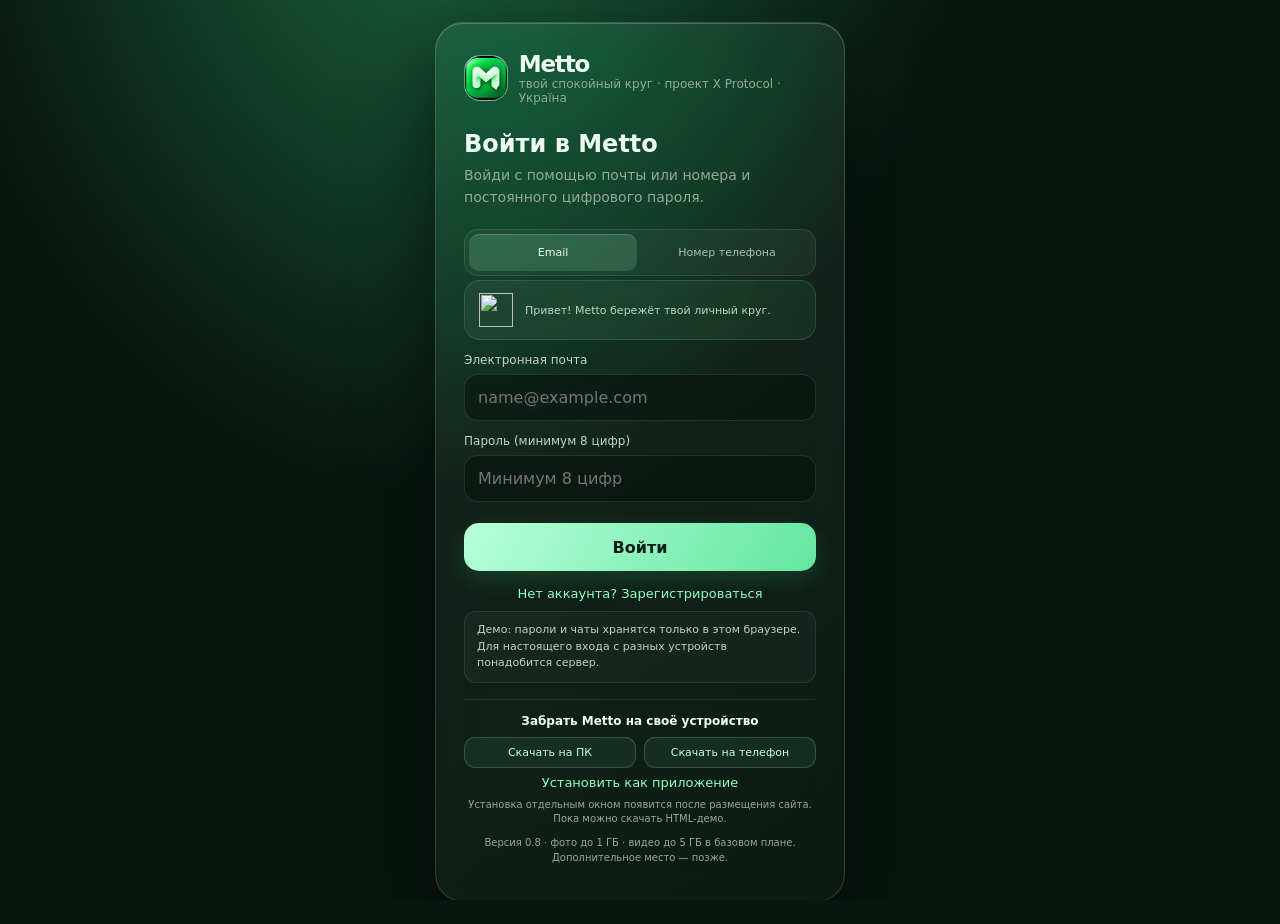
==== commit 9882c4c6: "Rebrand Mello demo to Metto and add profile tools" ====
--- a/mello-prototype.html
+++ b/mello-prototype.html
@@ -1,5 +1,5 @@
 <!doctype html>
-<html lang="ru"><head><meta charset="utf-8"><meta name="viewport" content="width=device-width,initial-scale=1,viewport-fit=cover"><meta name="theme-color" content="#09150f"><meta name="apple-mobile-web-app-capable" content="yes"><meta name="apple-mobile-web-app-title" content="Mello"><link rel="icon" type="image/svg+xml" href="./mello-icon.svg"><link rel="manifest" href="./mello.webmanifest"><title>Mello — прототип мессенджера</title>
+<html lang="ru"><head><meta charset="utf-8"><meta name="viewport" content="width=device-width,initial-scale=1,viewport-fit=cover"><meta name="theme-color" content="#09150f"><meta name="apple-mobile-web-app-capable" content="yes"><meta name="apple-mobile-web-app-title" content="Metto"><link rel="icon" type="image/svg+xml" href="./mello-icon.svg"><link rel="manifest" href="./mello.webmanifest"><title>Metto — прототип мессенджера</title>
 <style>
 :root{color-scheme:dark;--bg:#09150f;--panel:#111e19;--panel2:#17251f;--line:#ffffff16;--text:#effcf4;--muted:#93aa9a;--green:#8fffc0}*{box-sizing:border-box}body{margin:0;background:radial-gradient(ellipse at 35% -20%,#1b6845 0,transparent 44%),#09150f;color:var(--text);font-family:Inter,system-ui,-apple-system,"Segoe UI",sans-serif}button,input{font:inherit}button{color:inherit;cursor:pointer}.auth-wrap{min-height:100dvh;display:grid;place-items:center;padding:22px}.auth{width:min(100%,410px);padding:28px;border:1px solid #caffdf28;border-radius:28px;background:linear-gradient(145deg,#ffffff14,#ffffff06);box-shadow:0 25px 80px #0008,inset 0 1px #ffffff35;backdrop-filter:blur(25px)}.brand{display:flex;align-items:center;gap:11px;margin-bottom:25px}.logo{width:46px;height:46px;border-radius:16px;display:grid;place-items:center;color:#c9ffe1;font-size:25px;font-weight:900;background:linear-gradient(145deg,#a5ffd877,#196343);border:1px solid #c7ffe258;box-shadow:inset 0 1px #fff9}.brand b{font-size:23px;letter-spacing:-.05em}.brand small{display:block;color:var(--muted);font-size:12px}.auth h1{font-size:24px;margin:0 0 7px}.auth .intro{color:var(--muted);font-size:14px;line-height:1.55;margin:0 0 21px}.field{display:block;margin:13px 0}.field span{display:block;font-size:12px;color:#c0d4c7;margin-bottom:7px}.field input{width:100%;height:47px;border:1px solid #ffffff1b;border-radius:14px;background:#07110c88;padding:0 13px;color:var(--text);outline:none}.field input:focus{border-color:#8fffc078;box-shadow:0 0 0 3px #52d98e18}.primary{width:100%;height:48px;border:0;border-radius:15px;color:#082015;font-weight:750;background:linear-gradient(120deg,#b7ffda,#63e6a0);box-shadow:0 8px 22px #40d98729;margin-top:8px}.switch{border:0;background:none;color:var(--green);padding:15px 0 0;width:100%;font-size:13px}.demo-note{margin-top:17px;padding:12px;border:1px solid #ffffff12;border-radius:13px;background:#ffffff08;color:#9fb4a5;font-size:11px;line-height:1.5}.hidden{display:none!important}
 .shell{width:min(100%,1380px);height:100dvh;margin:auto;display:grid;grid-template-columns:74px 340px minmax(300px,1fr);border-inline:1px solid #ffffff0b;background:#0b1712}.rail{display:flex;flex-direction:column;align-items:center;gap:10px;padding:18px 9px;border-right:1px solid var(--line);background:#0e1a15}.rail-logo{height:42px;width:42px;display:grid;place-items:center;border-radius:15px;color:#caffdf;font-size:22px;font-weight:900;background:linear-gradient(145deg,#b1ffdc59,#17603d);margin-bottom:14px}.rail-btn{width:54px;height:55px;display:grid;place-items:center;align-content:center;gap:3px;border:0;border-radius:15px;background:none;color:#82998b;font-size:20px}.rail-btn small{font-size:9px}.rail-btn.active,.rail-btn:hover{background:#b1ffdc16;color:#a9ffd0}.side{min-width:0;border-right:1px solid var(--line);display:flex;flex-direction:column;background:#111e19}.side-head{padding:18px 15px 10px;display:flex;align-items:center;justify-content:space-between}.side-head h1{font-size:20px;margin:0}.add{width:36px;height:36px;border-radius:12px;border:1px solid var(--line);background:#ffffff0b;font-size:21px;color:var(--green)}.search{margin:4px 14px 11px;height:43px;border-radius:14px;display:flex;align-items:center;gap:9px;padding:0 12px;background:#ffffff0b;border:1px solid #ffffff0d;color:#99b0a1}.search input{width:100%;border:0;outline:0;background:none;color:white;font-size:13px}.search input::placeholder{color:#84998b}.tabs{display:flex;padding:0 12px 9px;gap:4px}.tab{flex:1;border:0;border-radius:11px;background:transparent;color:#9bb0a2;padding:9px 4px;font-size:11px}.tab.active{background:#b1ffdc18;color:#c7ffe0;box-shadow:inset 0 1px #fff2}.chat-list{overflow:auto;padding:0 6px 14px;flex:1}.row{display:flex;align-items:center;gap:11px;min-height:69px;padding:8px;border-radius:14px;cursor:pointer;border:1px solid transparent}.row:hover{background:#ffffff09}.row.active{background:#1d4935;border-color:#ffffff0b}.avatar{flex:none;width:47px;height:47px;border-radius:50%;display:grid;place-items:center;font-size:22px;background:linear-gradient(140deg,var(--a),var(--b));box-shadow:inset 0 1px #ffffff66}.meta{min-width:0;flex:1}.titleline,.previewline{display:flex;justify-content:space-between;align-items:center;gap:5px}.title{font-size:13px;font-weight:680;white-space:nowrap;overflow:hidden;text-overflow:ellipsis}.time{font-size:10px;color:#899f90;flex:none}.preview{font-size:11px;color:#9bb0a2;white-space:nowrap;overflow:hidden;text-overflow:ellipsis;margin-top:5px}.badge{font-size:10px;font-weight:bold;border-radius:10px;padding:3px 6px;background:#6de6a1;color:#092016;flex:none}.pane{display:flex;flex-direction:column;min-width:0;background:radial-gradient(ellipse at 50% 0,#153a2b55,transparent 44%),#0b1712}.pane-head{height:67px;padding:0 19px;display:flex;align-items:center;justify-content:space-between;border-bottom:1px solid var(--line);background:#111e19bb}.conversation{display:flex;align-items:center;gap:11px;min-width:0}.conversation .avatar{width:39px;height:39px}.conversation strong{font-size:13px}.conversation small{display:block;margin-top:3px;color:var(--muted);font-size:11px}.head-actions{display:flex;gap:8px}.head-actions button,.back{width:35px;height:35px;border:0;border-radius:11px;background:#ffffff08;color:#b6c9bd}.back{display:none}.messages{flex:1;overflow:auto;display:flex;flex-direction:column;gap:10px;padding:18px clamp(12px,4vw,42px)}.day{text-align:center;align-self:center;padding:6px 11px;border-radius:15px;background:#1b2a23;color:#a8beaf;font-size:10px;margin:5px 0 9px}.bubble{max-width:min(78%,520px);padding:10px 12px;border-radius:16px;background:#192a22;border:1px solid #ffffff0c;color:#ebf9f0;font-size:13px;line-height:1.4;white-space:pre-wrap;overflow-wrap:anywhere}.bubble.mine{align-self:flex-end;background:#1b5037;border-color:#ffffff0c}.bubble time{display:block;text-align:right;color:#9fb7a8;font-size:9px;margin-top:4px}.composer{display:flex;align-items:center;gap:9px;padding:12px 16px calc(12px + env(safe-area-inset-bottom));border-top:1px solid var(--line);background:#111e19d9}.composer input{height:43px;flex:1;min-width:0;border-radius:14px;padding:0 14px;background:#ffffff0b;border:1px solid #ffffff14;color:white;outline:none}.send{width:43px;height:43px;border:0;border-radius:14px;background:#85f2b6;color:#082015;font-weight:bold;font-size:18px}.welcome-pane{height:100%;display:grid;place-items:center;text-align:center;color:#9bb2a2;padding:30px}.welcome-pane .big{font-size:45px;margin-bottom:10px}.welcome-pane h2{color:#eafff2;margin:0 0 7px}.welcome-pane p{max-width:320px;font-size:13px;line-height:1.55;margin:0}.modal-bg{position:fixed;inset:0;z-index:5;background:#0009;display:grid;place-items:center;padding:18px}.modal{width:min(100%,420px);max-height:82dvh;overflow:auto;padding:21px;border:1px solid #caffdf2a;border-radius:22px;background:#13221a;box-shadow:0 25px 80px #0009}.modal-top{display:flex;align-items:center;justify-content:space-between;margin-bottom:14px}.modal h2{font-size:18px;margin:0}.close{border:0;background:none;color:#a9bdb0;font-size:22px}.person{display:flex;align-items:center;gap:10px;padding:10px 4px;border-bottom:1px solid #ffffff10}.person .avatar{width:40px;height:40px}.person div:nth-child(2){flex:1}.person b{font-size:13px}.person small{display:block;color:var(--muted);font-size:10px;margin-top:3px}.person button{border:1px solid #a5f7c52c;background:#8fffc013;color:#baffd4;border-radius:10px;padding:8px 10px;font-size:11px}.toast{position:fixed;z-index:10;bottom:20px;left:50%;transform:translate(-50%,12px);opacity:0;pointer-events:none;padding:11px 16px;border:1px solid #ffffff24;border-radius:14px;background:#19402d;transition:.2s;color:#e6ffef;font-size:12px}.toast.show{opacity:1;transform:translate(-50%,0)}
@@ -19,7 +19,7 @@
 .rail-logo{padding:0;overflow:hidden;border:1px solid #b1ffdc55;cursor:pointer}.rail-logo img{width:100%;height:100%;object-fit:cover;border-radius:inherit}.modal{background:linear-gradient(145deg,#ffffff1e,#13231cdd 55%,#0c1913ed);backdrop-filter:blur(28px) saturate(145%);-webkit-backdrop-filter:blur(28px) saturate(145%);box-shadow:0 22px 70px #000b,inset 0 1px #ffffff35}.quick-row{display:flex;align-items:center;justify-content:space-between;gap:10px;padding:13px 2px;border-bottom:1px solid #ffffff12;font-size:13px}.quick-row button{border:1px solid #ffffff20;border-radius:11px;background:#ffffff10;padding:8px 10px;color:#bdffda;font-size:11px}.conversation{cursor:pointer;border-radius:12px;padding:4px}.conversation:hover{background:#ffffff0b}
 </style><link rel="stylesheet" href="./animations.css">
 </head><body>
-<section id="authView" class="auth-wrap"><form id="authForm" class="auth"><div class="brand"><div class="logo">M</div><div><b>Mello</b><small>твой спокойный круг · проект X Protocol · Україна</small></div></div><h1 id="authTitle">Войти в Mello</h1><p class="intro" id="authIntro">Войди в свой аккаунт, чтобы открыть список чатов.</p><div id="nameField" class="field hidden"><span>Как тебя зовут?</span><input id="nameInput" autocomplete="name" placeholder="Например, Алекс"></div><label class="field"><span>Электронная почта</span><input id="emailInput" type="email" autocomplete="email" required placeholder="name@example.com"></label><label class="field"><span>Пароль (минимум 8 цифр)</span><input id="passwordInput" type="password" minlength="8" pattern="[0-9]{8,}" inputmode="numeric" autocomplete="current-password" required placeholder="Минимум 8 цифр"></label><button class="primary" id="authSubmit">Войти</button><button class="switch" type="button" id="switchAuth">Нет аккаунта? Зарегистрироваться</button><div id="demo-note" class="demo-note">Войди с постоянным паролем из 8 или более цифр. Аккаунт хранится только в этом браузере.</div><div class="device-downloads"><b>Забрать Mello на своё устройство</b><div><button type="button" class="setting-action" id="downloadPC">Скачать на ПК</button><button type="button" class="setting-action" id="downloadPhone">Скачать на телефон</button></div><button type="button" class="switch" id="installApp">Установить как приложение</button><small>Установка отдельным окном появится после размещения сайта. Пока можно скачать HTML-демо.</small></div></form></section>
+<section id="authView" class="auth-wrap"><form id="authForm" class="auth"><div class="brand"><div class="logo">M</div><div><b>Metto</b><small>твой спокойный круг · проект X Protocol · Україна</small></div></div><h1 id="authTitle">Войти в Metto</h1><p class="intro" id="authIntro">Войди в свой аккаунт, чтобы открыть список чатов.</p><div id="nameField" class="field hidden"><span>Как тебя зовут?</span><input id="nameInput" autocomplete="name" placeholder="Например, Алекс"></div><label class="field"><span>Электронная почта</span><input id="emailInput" type="email" autocomplete="email" required placeholder="name@example.com"></label><label class="field"><span>Пароль (минимум 8 цифр)</span><input id="passwordInput" type="password" minlength="8" pattern="[0-9]{8,}" inputmode="numeric" autocomplete="current-password" required placeholder="Минимум 8 цифр"></label><button class="primary" id="authSubmit">Войти</button><button class="switch" type="button" id="switchAuth">Нет аккаунта? Зарегистрироваться</button><div id="demo-note" class="demo-note">Войди с постоянным паролем из 8 или более цифр. Аккаунт хранится только в этом браузере.</div><div class="device-downloads"><b>Забрать Metto на своё устройство</b><div><button type="button" class="setting-action" id="downloadPC">Скачать на ПК</button><button type="button" class="setting-action" id="downloadPhone">Скачать на телефон</button></div><button type="button" class="switch" id="installApp">Установить как приложение</button><small>Установка отдельным окном появится после размещения сайта. Пока можно скачать HTML-демо.</small></div></form></section>
 <main id="appView" class="shell hidden"><aside class="rail"><button class="rail-logo" id="railProfile" title="Открыть профиль">M</button><button class="rail-btn active" title="Чаты">◉<small>Чаты</small></button><button class="rail-btn" data-toast="Каналы появятся в следующих версиях" title="Каналы">▰<small>Каналы</small></button><button class="rail-btn" data-toast="Звонки появятся в следующих версиях" title="Звонки">⌕<small>Позже</small></button><button class="rail-btn" id="earningsBtn" title="Заработок">◈<small>Заработок</small></button><button class="rail-btn" id="settingsBtn" title="Настройки">⚙<small>Настройки</small></button><button class="rail-btn" id="profileBtn" title="Профиль">♙<small>Профиль</small></button><button class="rail-btn" id="logout" title="Выйти">⇥<small>Выход</small></button></aside>
 <section class="side"><header class="side-head"><h1>Чаты</h1><button id="newChat" class="add" aria-label="Найти людей">＋</button></header><label class="search">⌕<input id="filterInput" placeholder="Чаты или @юзернейм" type="search"></label><div class="tabs"><button class="tab active" data-filter="all">Все</button><button class="tab" data-filter="personal">Личные</button><button class="tab" data-filter="groups">Группы</button></div><div class="chat-list" id="chatList"></div></section>
 <section class="pane" id="pane"><div class="welcome-pane" id="welcome"><div><div class="big">✧</div><h2>Добро пожаловать, <span id="welcomeName"></span></h2><p>Выбери чат слева или найди людей, чтобы начать новый разговор. Здесь нет ботов — только демонстрационные профили.</p></div></div><header class="pane-head hidden" id="chatHead"><button class="back" id="backBtn">‹</button><button class="conversation" id="conversationHead" style="border:0;background:none;text-align:left;color:inherit;cursor:pointer"></button><div class="head-actions"><button data-toast="Звонки пока доступны только в макете">⌕</button><button id="quickSettings" aria-label="Быстрые настройки">⋮</button></div></header><div class="messages hidden" id="messages"></div><form class="composer hidden" id="composer"><input id="messageInput" placeholder="Написать сообщение…" autocomplete="off"><button class="send" aria-label="Отправить">➤</button></form><aside class="profile-drawer" id="profileDrawer" aria-label="Профиль собеседника"></aside></section></main><div id="modalHost"></div><div id="toast" class="toast"></div>
@@ -27,17 +27,17 @@
 const defaultPeople=[{id:'p_masha',name:'Маша',username:'@masha_green',emoji:'🌷',a:'#d98ca9',b:'#753c67'},{id:'p_ilya',name:'Илья',username:'@ilya_m',emoji:'🧑🏻‍💻',a:'#71c8a0',b:'#286348'},{id:'p_liza',name:'Лиза',username:'@liza_blue',emoji:'🦋',a:'#91b9ef',b:'#6847a0'},{id:'p_danya',name:'Даня',username:'@danya_space',emoji:'🧑🏻‍🚀',a:'#88c7dc',b:'#365985'},{id:'p_sasha',name:'Саша',username:'@sasha_weekend',emoji:'🏕️',a:'#e5b568',b:'#277763'},{id:'p_katya',name:'Катя',username:'@katya_sun',emoji:'🌼',a:'#e6cd75',b:'#b56765'}];let isRegister=false,current=null,filter='all',search='';let account=null, chats=[];
 const $=s=>document.querySelector(s);function read(){try{account=JSON.parse(localStorage.getItem('mello.account')||'null');chats=JSON.parse(localStorage.getItem('mello.chats')||'[]');if(account&&!account.email&&!account.phone)account=null}catch{account=null;chats=[]}}
 function save(){localStorage.setItem('mello.account',JSON.stringify(account));localStorage.setItem('mello.chats',JSON.stringify(chats))}function person(id){return defaultPeople.find(p=>p.id===id)||{id,name:'Участник',emoji:'🙂',a:'#77cfa0',b:'#32664c'}}function timeNow(){return new Intl.DateTimeFormat('ru',{hour:'2-digit',minute:'2-digit'}).format(new Date())}function toast(s){const t=$('#toast');t.textContent=s;t.classList.add('show');clearTimeout(toast.timer);toast.timer=setTimeout(()=>t.classList.remove('show'),2200)}
-function authMode(reg){isRegister=reg;$('#authTitle').textContent=reg?'Создать аккаунт':'Войти в Mello';$('#authIntro').textContent=reg?'Зарегистрируйся, чтобы открыть свой список чатов.':'Войди в свой аккаунт, чтобы открыть список чатов.';$('#nameField').classList.toggle('hidden',!reg);$('#nameInput').required=reg;$('#passwordInput').autocomplete=reg?'new-password':'current-password';$('#authSubmit').textContent=reg?'Зарегистрироваться':'Войти';$('#switchAuth').textContent=reg?'Уже есть аккаунт? Войти':'Нет аккаунта? Зарегистрироваться'}
+function authMode(reg){isRegister=reg;$('#authTitle').textContent=reg?'Создать аккаунт':'Войти в Metto';$('#authIntro').textContent=reg?'Зарегистрируйся, чтобы открыть свой список чатов.':'Войди в свой аккаунт, чтобы открыть список чатов.';$('#nameField').classList.toggle('hidden',!reg);$('#nameInput').required=reg;$('#passwordInput').autocomplete=reg?'new-password':'current-password';$('#authSubmit').textContent=reg?'Зарегистрироваться':'Войти';$('#switchAuth').textContent=reg?'Уже есть аккаунт? Войти':'Нет аккаунта? Зарегистрироваться'}
 $('#switchAuth').onclick=()=>authMode(!isRegister);$('#authForm').onsubmit=e=>{e.preventDefault();const email=$('#emailInput').value.trim().toLowerCase(),pass=$('#passwordInput').value;let saved;try{saved=JSON.parse(localStorage.getItem('mello.account')||'null')}catch{}if(isRegister){const name=$('#nameInput').value.trim(),common=['password123','qwerty12345','1234567890','mello123456','letmein1234'];if(!name){toast('Введи имя');return}if(pass.length<10||!/[a-z]/.test(pass)||!/[A-Z]/.test(pass)||!/[0-9]/.test(pass)||!/[!@#$%^&*()_+\-=]/.test(pass)||common.includes(pass.toLowerCase())){toast('Пароль слишком простой: нужно 10+ знаков, большие и маленькие буквы, цифра и символ');return}if(saved&&saved.email===email){toast('Этот аккаунт уже есть на устройстве');return}if(saved&&saved.password===pass){toast('Этот пароль уже используется в этом браузере. Придумай другой');return}account={email,name,username:'@'+email.split('@')[0].replace(/[^a-zA-Z0-9_]/g,'').slice(0,20),password:pass,avatar:''};chats=[];save();enter()}else{if(!saved||saved.email!==email||saved.password!==pass){toast('Аккаунт не найден на этом устройстве. Зарегистрируйся здесь.');return}account=saved;read();enter()}};
 function enter(){read();$('#authView').classList.add('hidden');$('#appView').classList.remove('hidden');$('#welcomeName').textContent=account.name;updateSelfAvatar();renderChats()}
 function updateSelfAvatar(){const el=$('#railProfile');if(!el||!account)return;el.innerHTML=account.avatar?`<img src="${account.avatar}" alt="Аватар профиля">`:esc((account.name||'M').trim().charAt(0).toUpperCase())}
 function leave(){current=null;$('#appView').classList.add('hidden');$('#authView').classList.remove('hidden');$('#passwordInput').value='';authMode(false)}$('#logout').onclick=leave;
 function renderChats(){const list=$('#chatList');let filtered=chats.map(c=>({...c,p:person(c.personId)})).filter(c=>(filter==='all'||c.type===filter)&&(!search||(c.p.name+' '+(c.p.username||'')+' '+(c.title||'')+' '+(c.messages.at(-1)?.text||'')).toLocaleLowerCase('ru').includes(search)));list.innerHTML=filtered.length?filtered.map(c=>`<article class="row ${current===c.id?'active':''}" data-chat="${c.id}"><div class="avatar" style="--a:${c.p.a};--b:${c.p.b}">${c.p.emoji}</div><div class="meta"><div class="titleline"><span class="title">${esc(c.title||c.p.name)}</span><time class="time">${c.messages.at(-1)?.time||''}</time></div><div class="previewline"><span class="preview">${esc(c.messages.at(-1)?.text||'Начни разговор')}</span></div></div></article>`).join(''):'<div style="padding:25px 12px;color:#93aa9a;font-size:12px;text-align:center">Чатов пока нет.<br>Нажми ＋, чтобы найти людей.</div>';list.querySelectorAll('[data-chat]').forEach(el=>el.onclick=()=>openChat(el.dataset.chat))}
 function esc(s){return String(s).replace(/[&<>"']/g,ch=>({'&':'&amp;','<':'&lt;','>':'&gt;','"':'&quot;',"'":'&#39;'}[ch]))}
-function openChat(id){current=id;renderChats();$('#welcome').classList.add('hidden');$('#chatHead').classList.remove('hidden');$('#messages').classList.remove('hidden');$('#composer').classList.remove('hidden');const c=chats.find(x=>x.id===id),p=person(c.personId);$('#conversationHead').innerHTML=`<div class="avatar" style="--a:${p.a};--b:${p.b}">${p.emoji}</div><div><strong>${esc(c.title||p.name)}</strong><small>${c.type==='groups'?'группа · демо':esc(p.username||'профиль Mello')}</small></div>`;document.querySelectorAll('.bubble').forEach(x=>x.remove());const box=$('#messages');box.innerHTML='<div class="day">Сегодня</div>'+c.messages.map(m=>`<div class="bubble ${m.mine?'mine':''}">${esc(m.text)}<time>${esc(m.time)}</time></div>`).join('');box.scrollTop=box.scrollHeight;$('#appView').classList.add('chat-open')}
+function openChat(id){current=id;renderChats();$('#welcome').classList.add('hidden');$('#chatHead').classList.remove('hidden');$('#messages').classList.remove('hidden');$('#composer').classList.remove('hidden');const c=chats.find(x=>x.id===id),p=person(c.personId);$('#conversationHead').innerHTML=`<div class="avatar" style="--a:${p.a};--b:${p.b}">${p.emoji}</div><div><strong>${esc(c.title||p.name)}</strong><small>${c.type==='groups'?'группа · демо':esc(p.username||'профиль Metto')}</small></div>`;document.querySelectorAll('.bubble').forEach(x=>x.remove());const box=$('#messages');box.innerHTML='<div class="day">Сегодня</div>'+c.messages.map(m=>`<div class="bubble ${m.mine?'mine':''}">${esc(m.text)}<time>${esc(m.time)}</time></div>`).join('');box.scrollTop=box.scrollHeight;$('#appView').classList.add('chat-open')}
 $('#backBtn').onclick=()=>{$('#appView').classList.remove('chat-open');current=null;renderChats()};$('#composer').onsubmit=e=>{e.preventDefault();const input=$('#messageInput'),text=input.value.trim();if(!text||!current)return;const c=chats.find(x=>x.id===current);c.messages.push({text,time:timeNow(),mine:true});save();input.value='';openChat(current)};
 function startChat(pid){let c=chats.find(x=>x.personId===pid);if(!c){c={id:'c_'+Date.now()+'_'+Math.random().toString(16).slice(2),personId:pid,type:'personal',messages:[]};chats.unshift(c);save()}$('#modalHost').innerHTML='';renderChats();openChat(c.id)}
-function showPeople(){const existing=new Set(chats.map(c=>c.personId));$('#modalHost').innerHTML=`<div class="modal-bg" id="modalBg"><section class="modal"><div class="modal-top"><h2>Найти людей</h2><button class="close" id="closeModal">×</button></div><p style="margin:0 0 10px;color:#94aa9b;font-size:11px">Демо-профили для проверки прототипа. Реальный поиск пользователей подключается к серверу.</p>${defaultPeople.map(p=>`<div class="person"><div class="avatar" style="--a:${p.a};--b:${p.b}">${p.emoji}</div><div><b>${p.name}</b><small>пользователь Mello · пример</small></div><button data-person="${p.id}">${existing.has(p.id)?'Открыть чат':'Написать'}</button></div>`).join('')}</section></div>`;$('#closeModal').onclick=()=>$('#modalHost').innerHTML='';$('#modalBg').onclick=e=>{if(e.target.id==='modalBg')$('#modalHost').innerHTML=''};document.querySelectorAll('[data-person]').forEach(b=>b.onclick=()=>startChat(b.dataset.person))}
+function showPeople(){const existing=new Set(chats.map(c=>c.personId));$('#modalHost').innerHTML=`<div class="modal-bg" id="modalBg"><section class="modal"><div class="modal-top"><h2>Найти людей</h2><button class="close" id="closeModal">×</button></div><p style="margin:0 0 10px;color:#94aa9b;font-size:11px">Демо-профили для проверки прототипа. Реальный поиск пользователей подключается к серверу.</p>${defaultPeople.map(p=>`<div class="person"><div class="avatar" style="--a:${p.a};--b:${p.b}">${p.emoji}</div><div><b>${p.name}</b><small>пользователь Metto · пример</small></div><button data-person="${p.id}">${existing.has(p.id)?'Открыть чат':'Написать'}</button></div>`).join('')}</section></div>`;$('#closeModal').onclick=()=>$('#modalHost').innerHTML='';$('#modalBg').onclick=e=>{if(e.target.id==='modalBg')$('#modalHost').innerHTML=''};document.querySelectorAll('[data-person]').forEach(b=>b.onclick=()=>startChat(b.dataset.person))}
 function showProfile(){const face=account.avatar?`<img src="${account.avatar}" style="width:100%;height:100%;object-fit:cover;border-radius:50%">`:'🙂';$('#modalHost').innerHTML=`<div class="modal-bg" id="profileBg"><form class="modal" id="profileForm"><div class="modal-top"><h2>Мой профиль</h2><button type="button" class="close" id="closeProfile">×</button></div><div style="display:flex;align-items:center;gap:14px;margin:4px 0 16px"><div id="avatarPreview" class="avatar" style="width:64px;height:64px;--a:#70e8ab;--b:#18714b">${face}</div><label style="font-size:12px;color:#baffd4;cursor:pointer">Добавить или сменить аватар<input id="avatarFile" type="file" accept="image/*" hidden></label></div><label class="field"><span>Имя</span><input id="profileName" value="${esc(account.name)}" maxlength="32" required></label><label class="field"><span>Юзернейм</span><input id="profileUsername" value="${esc(account.username||'@user')}" maxlength="24" required placeholder="@username"></label><label class="field"><span>Электронная почта</span><input value="${esc(account.email||'')}" disabled></label><button class="primary">Сохранить профиль</button></form></div>`;$('#closeProfile').onclick=()=>$('#modalHost').innerHTML='';$('#profileBg').onclick=e=>{if(e.target.id==='profileBg')$('#modalHost').innerHTML=''};$('#avatarFile').onchange=e=>{const file=e.target.files[0];if(!file)return;if(file.size>2*1024*1024){toast('Выбери изображение до 2 МБ');e.target.value='';return}const reader=new FileReader();reader.onload=()=>{$('#avatarPreview').innerHTML=`<img src="${reader.result}" style="width:100%;height:100%;object-fit:cover;border-radius:50%">`;$('#avatarPreview').dataset.image=reader.result};reader.readAsDataURL(file)};$('#profileForm').onsubmit=e=>{e.preventDefault();const name=$('#profileName').value.trim(),username=$('#profileUsername').value.trim().replace(/^@*/,'');if(!/^[a-zA-Z0-9_]{3,20}$/.test(username)){toast('Юзернейм: 3–20 латинских букв, цифр или _');return}account.name=name;account.username='@'+username;account.avatar=$('#avatarPreview').dataset.image||account.avatar||'';save();$('#welcomeName').textContent=name;updateSelfAvatar();$('#modalHost').innerHTML='';toast('Профиль сохранён на этом устройстве')}}
 $('#profileBtn').onclick=showProfile;
 $('#railProfile').onclick=showProfile;
@@ -46,25 +46,25 @@
 function showChatSettings(){if(!current)return;const c=chats.find(x=>x.id===current);$('#modalHost').innerHTML=`<div class="modal-bg" id="settingsBg"><section class="modal"><div class="modal-top"><h2>Быстрые настройки</h2><button class="close" id="closeSettings">×</button></div><div class="quick-row"><span>Уведомления</span><button id="muteToggle">${c.muted?'Выключены':'Включены'}</button></div><div class="quick-row"><span>История сообщений</span><button id="clearHistory">Очистить</button></div><p style="color:#879d8f;font-size:10px;line-height:1.5;margin:14px 0 0">Настройки действуют только в этом локальном прототипе.</p></section></div>`;$('#closeSettings').onclick=()=>$('#modalHost').innerHTML='';$('#settingsBg').onclick=e=>{if(e.target.id==='settingsBg')$('#modalHost').innerHTML=''};$('#muteToggle').onclick=()=>{c.muted=!c.muted;save();showChatSettings()};$('#clearHistory').onclick=()=>{c.messages=[];save();$('#modalHost').innerHTML='';openChat(c.id);toast('История этого демо-чата очищена')}}
 $('#conversationHead').onclick=showContact;$('#quickSettings').onclick=showChatSettings;
 let appSettings={theme:'emerald',sounds:true,preview:true,online:true,read:true,glass:12,blur:22};try{appSettings={...appSettings,...JSON.parse(localStorage.getItem('mello.settings')||'{}')}}catch{}function saveSettings(){localStorage.setItem('mello.settings',JSON.stringify(appSettings))}function applyTheme(){const themes={emerald:['#8fffc0','#1b6845'],blue:['#9bd9ff','#285f86'],violet:['#e0b4ff','#754694'],light:['#46a873','#d9f1e0']};const [accent,glow]=themes[appSettings.theme]||themes.emerald;document.documentElement.style.setProperty('--green',accent);document.documentElement.style.setProperty('--theme-glow',glow);document.documentElement.style.setProperty('--glass-alpha',String((appSettings.glass??12)/100));document.documentElement.style.setProperty('--glass-blur',`${appSettings.blur??22}px`);document.documentElement.dataset.theme=appSettings.theme;document.documentElement.classList.toggle('light-theme',appSettings.theme==='light')}applyTheme();
-function showAppSettings(section='profile'){const sections=[['profile','Профиль'],['look','Внешний вид'],['alerts','Уведомления'],['privacy','Приватность'],['storage','Данные и память']];$('#modalHost').innerHTML=`<div class="modal-bg" id="appSettingsBg"><section class="modal settings-modal"><div class="modal-top"><div><h2>Настройки Mello</h2><small style="color:#9bb1a2">Настрой приложение под себя</small></div><button class="close" id="closeAppSettings">×</button></div><div class="settings-layout"><nav class="settings-nav">${sections.map(([id,label])=>`<button data-settings-section="${id}" class="${id===section?'selected':''}">${label}</button>`).join('')}</nav><div id="settingsContent" class="settings-content"></div></div></section></div>`;function renderSection(id){document.querySelectorAll('[data-settings-section]').forEach(b=>b.classList.toggle('selected',b.dataset.settingsSection===id));const content=$('#settingsContent');if(id==='profile')content.innerHTML=`<h3>Твой профиль</h3><p class="setting-help">Имя и аватар видны людям, с которыми ты общаешься.</p><div class="setting-row"><div class="avatar" style="--a:#70e8ab;--b:#18714b">${account.avatar?`<img src="${account.avatar}" style="width:100%;height:100%;object-fit:cover;border-radius:50%">`:esc((account.name||'M').charAt(0))}</div><div><b>${esc(account.name)}</b><small>${esc(account.username||'@user')}</small></div><button class="setting-action" id="editProfile">Изменить</button></div><div class="setting-row"><div><b>Адрес аккаунта</b><small>${esc(account.email||'')}</small></div></div>`;if(id==='look')content.innerHTML=`<h3>Внешний вид</h3><p class="setting-help">Выбери настроение интерфейса Mello.</p><div class="theme-cards">${[['emerald','Изумруд','#8fffc0'],['blue','Сумерки','#9bd9ff'],['violet','Ирис','#e0b4ff']].map(([key,label,color])=>`<button class="theme-card ${appSettings.theme===key?'chosen':''}" data-theme="${key}"><i style="background:${color}"></i>${label}</button>`).join('')}</div><div class="setting-row"><div><b>Стеклянные панели</b><small>Полупрозрачный эффект Liquid Glass</small></div><span class="status-pill">Включены</span></div>`;if(id==='alerts')content.innerHTML=`<h3>Уведомления</h3><p class="setting-help">Управляй сигналами и тем, что видно в уведомлениях.</p>${settingToggle('sounds','Звук сообщений','Звуковой сигнал в чате')}${settingToggle('preview','Показывать текст','Показывать начало сообщения')}`;if(id==='privacy')content.innerHTML=`<h3>Приватность</h3><p class="setting-help">Выбери, какой статус показывать другим участникам.</p>${settingToggle('online','Статус «в сети»','Показывать, когда ты активен')}${settingToggle('read','Отметка о прочтении','Показывать, что сообщение прочитано')}<div class="setting-row"><div><b>Юзернейм</b><small>Его можно использовать для поиска профиля</small></div><span class="status-pill">${esc(account.username||'@user')}</span></div>`;if(id==='storage')content.innerHTML=`<h3>Данные и память</h3><p class="setting-help">Демо-информация хранится в локальном браузере этого устройства.</p><div class="setting-row"><div><b>Экспорт переписок</b><small>Скачать локальные чаты в JSON-файл</small></div><button class="setting-action" id="exportChats">Скачать</button></div><div class="setting-row"><div><b>Локальные сообщения</b><small>Можно очистить историю демо-чатов</small></div><button class="setting-action" id="eraseChats">Очистить</button></div>`;content.querySelectorAll('[data-setting-toggle]').forEach(b=>b.onclick=()=>{const k=b.dataset.settingToggle;appSettings[k]=!appSettings[k];saveSettings();renderSection(id)});content.querySelectorAll('[data-theme]').forEach(b=>b.onclick=()=>{appSettings.theme=b.dataset.theme;saveSettings();applyTheme();renderSection(id)});const edit=$('#editProfile');if(edit)edit.onclick=()=>{showProfile()};const exp=$('#exportChats');if(exp)exp.onclick=()=>{const blob=new Blob([JSON.stringify({account:{name:account.name,username:account.username},chats},null,2)],{type:'application/json'}),a=document.createElement('a');a.href=URL.createObjectURL(blob);a.download='mello-chats-demo.json';a.click();URL.revokeObjectURL(a.href)};const erase=$('#eraseChats');if(erase)erase.onclick=()=>{chats=[];save();current=null;renderChats();toast('Локальная история удалена')}}function settingToggle(key,title,desc){return `<div class="setting-row"><div><b>${title}</b><small>${desc}</small></div><button class="switch-control ${appSettings[key]?'on':''}" data-setting-toggle="${key}" aria-label="${title}"><i></i></button></div>`}document.querySelectorAll('[data-settings-section]').forEach(b=>b.onclick=()=>renderSection(b.dataset.settingsSection));$('#closeAppSettings').onclick=()=>$('#modalHost').innerHTML='';$('#appSettingsBg').onclick=e=>{if(e.target.id==='appSettingsBg')$('#modalHost').innerHTML=''};renderSection(section)}$('#settingsBtn').onclick=()=>showAppSettings();
+function showAppSettings(section='profile'){const sections=[['profile','Профиль'],['look','Внешний вид'],['alerts','Уведомления'],['privacy','Приватность'],['storage','Данные и память']];$('#modalHost').innerHTML=`<div class="modal-bg" id="appSettingsBg"><section class="modal settings-modal"><div class="modal-top"><div><h2>Настройки Metto</h2><small style="color:#9bb1a2">Настрой приложение под себя</small></div><button class="close" id="closeAppSettings">×</button></div><div class="settings-layout"><nav class="settings-nav">${sections.map(([id,label])=>`<button data-settings-section="${id}" class="${id===section?'selected':''}">${label}</button>`).join('')}</nav><div id="settingsContent" class="settings-content"></div></div></section></div>`;function renderSection(id){document.querySelectorAll('[data-settings-section]').forEach(b=>b.classList.toggle('selected',b.dataset.settingsSection===id));const content=$('#settingsContent');if(id==='profile')content.innerHTML=`<h3>Твой профиль</h3><p class="setting-help">Имя и аватар видны людям, с которыми ты общаешься.</p><div class="setting-row"><div class="avatar" style="--a:#70e8ab;--b:#18714b">${account.avatar?`<img src="${account.avatar}" style="width:100%;height:100%;object-fit:cover;border-radius:50%">`:esc((account.name||'M').charAt(0))}</div><div><b>${esc(account.name)}</b><small>${esc(account.username||'@user')}</small></div><button class="setting-action" id="editProfile">Изменить</button></div><div class="setting-row"><div><b>Адрес аккаунта</b><small>${esc(account.email||'')}</small></div></div>`;if(id==='look')content.innerHTML=`<h3>Внешний вид</h3><p class="setting-help">Выбери настроение интерфейса Metto.</p><div class="theme-cards">${[['emerald','Изумруд','#8fffc0'],['blue','Сумерки','#9bd9ff'],['violet','Ирис','#e0b4ff']].map(([key,label,color])=>`<button class="theme-card ${appSettings.theme===key?'chosen':''}" data-theme="${key}"><i style="background:${color}"></i>${label}</button>`).join('')}</div><div class="setting-row"><div><b>Стеклянные панели</b><small>Полупрозрачный эффект Liquid Glass</small></div><span class="status-pill">Включены</span></div>`;if(id==='alerts')content.innerHTML=`<h3>Уведомления</h3><p class="setting-help">Управляй сигналами и тем, что видно в уведомлениях.</p>${settingToggle('sounds','Звук сообщений','Звуковой сигнал в чате')}${settingToggle('preview','Показывать текст','Показывать начало сообщения')}`;if(id==='privacy')content.innerHTML=`<h3>Приватность</h3><p class="setting-help">Выбери, какой статус показывать другим участникам.</p>${settingToggle('online','Статус «в сети»','Показывать, когда ты активен')}${settingToggle('read','Отметка о прочтении','Показывать, что сообщение прочитано')}<div class="setting-row"><div><b>Юзернейм</b><small>Его можно использовать для поиска профиля</small></div><span class="status-pill">${esc(account.username||'@user')}</span></div>`;if(id==='storage')content.innerHTML=`<h3>Данные и память</h3><p class="setting-help">Демо-информация хранится в локальном браузере этого устройства.</p><div class="setting-row"><div><b>Экспорт переписок</b><small>Скачать локальные чаты в JSON-файл</small></div><button class="setting-action" id="exportChats">Скачать</button></div><div class="setting-row"><div><b>Локальные сообщения</b><small>Можно очистить историю демо-чатов</small></div><button class="setting-action" id="eraseChats">Очистить</button></div>`;content.querySelectorAll('[data-setting-toggle]').forEach(b=>b.onclick=()=>{const k=b.dataset.settingToggle;appSettings[k]=!appSettings[k];saveSettings();renderSection(id)});content.querySelectorAll('[data-theme]').forEach(b=>b.onclick=()=>{appSettings.theme=b.dataset.theme;saveSettings();applyTheme();renderSection(id)});const edit=$('#editProfile');if(edit)edit.onclick=()=>{showProfile()};const exp=$('#exportChats');if(exp)exp.onclick=()=>{const blob=new Blob([JSON.stringify({account:{name:account.name,username:account.username},chats},null,2)],{type:'application/json'}),a=document.createElement('a');a.href=URL.createObjectURL(blob);a.download='mello-chats-demo.json';a.click();URL.revokeObjectURL(a.href)};const erase=$('#eraseChats');if(erase)erase.onclick=()=>{chats=[];save();current=null;renderChats();toast('Локальная история удалена')}}function settingToggle(key,title,desc){return `<div class="setting-row"><div><b>${title}</b><small>${desc}</small></div><button class="switch-control ${appSettings[key]?'on':''}" data-setting-toggle="${key}" aria-label="${title}"><i></i></button></div>`}document.querySelectorAll('[data-settings-section]').forEach(b=>b.onclick=()=>renderSection(b.dataset.settingsSection));$('#closeAppSettings').onclick=()=>$('#modalHost').innerHTML='';$('#appSettingsBg').onclick=e=>{if(e.target.id==='appSettingsBg')$('#modalHost').innerHTML=''};renderSection(section)}$('#settingsBtn').onclick=()=>showAppSettings();
 $('#newChat').onclick=showPeople;document.querySelectorAll('.tab').forEach(b=>b.onclick=()=>{filter=b.dataset.filter;document.querySelectorAll('.tab').forEach(x=>x.classList.toggle('active',x===b));renderChats()});$('#filterInput').oninput=e=>{search=e.target.value.toLocaleLowerCase('ru');renderChats()};document.querySelectorAll('[data-toast]').forEach(b=>b.onclick=()=>toast(b.dataset.toast));read();if(account)enter();else authMode(false);
-function openAppearanceSettings(){showAppSettings('look');const cards=document.querySelector('.theme-cards');if(!cards)return;cards.insertAdjacentHTML('beforeend',`<button class="theme-card ${appSettings.theme==='light'?'chosen':''}" data-theme="light"><i style="background:#f1fff5"></i>Светлая</button>`);cards.querySelectorAll('[data-theme]').forEach(b=>b.onclick=()=>{appSettings.theme=b.dataset.theme;saveSettings();applyTheme();cards.querySelectorAll('[data-theme]').forEach(x=>x.classList.toggle('chosen',x.dataset.theme===appSettings.theme))});$('#settingsContent').insertAdjacentHTML('beforeend',`<label class="range-row"><span>Прозрачность стекла <b id="glassValue">${appSettings.glass??12}%</b></span><input id="glassRange" type="range" min="4" max="32" value="${appSettings.glass??12}"></label><label class="range-row"><span>Размытие стекла <b id="blurValue">${appSettings.blur??22} px</b></span><input id="blurRange" type="range" min="0" max="36" value="${appSettings.blur??22}"></label><p class="setting-help">Передвигай ползунки и сразу смотри, как меняется стеклянный эффект.</p><button class="setting-action" id="pwaInstallSettings">Установить Mello как приложение</button>`);$('#glassRange').oninput=e=>{appSettings.glass=Number(e.target.value);$('#glassValue').textContent=appSettings.glass+'%';applyTheme()};$('#glassRange').onchange=saveSettings;$('#blurRange').oninput=e=>{appSettings.blur=Number(e.target.value);$('#blurValue').textContent=appSettings.blur+' px';applyTheme()};$('#blurRange').onchange=saveSettings;$('#pwaInstallSettings').onclick=installMello}$('#settingsBtn').onclick=openAppearanceSettings;$('#settingsBtn').addEventListener('click',()=>setTimeout(()=>{const c=$('#settingsContent');if(c&&!$('#downloadShortcuts')){c.insertAdjacentHTML('beforeend',`<div class="download-shortcuts" id="downloadShortcuts"><button class="setting-action" id="downloadPCSettings">Скачать на ПК</button><button class="setting-action" id="downloadPhoneSettings">Скачать на телефон</button></div>`);$('#downloadPCSettings').onclick=()=>downloadDemo('Mello-на-ПК.html');$('#downloadPhoneSettings').onclick=()=>downloadDemo('Mello-на-телефон.html')}},0));
-let installPrompt=null;window.addEventListener('beforeinstallprompt',e=>{e.preventDefault();installPrompt=e;const b=$('#installApp');if(b)b.textContent='Установить Mello'});async function installMello(){if(installPrompt){installPrompt.prompt();await installPrompt.userChoice;installPrompt=null;return}if(location.protocol==='file:'){toast('Для установки в один шаг нужно сначала открыть опубликованный сайт Mello.');return}if(/iPhone|iPad|iPod/i.test(navigator.userAgent)){toast('Нажми «Поделиться», затем «На экран Домой», чтобы установить Mello.');return}toast('Открой меню браузера и выбери «Установить Mello» или «Добавить на главный экран».')}function downloadDemo(filename){const html='<!doctype html>\n'+document.documentElement.outerHTML,blob=new Blob([html],{type:'text/html;charset=utf-8'}),a=document.createElement('a');a.href=URL.createObjectURL(blob);a.download=filename;document.body.appendChild(a);a.click();a.remove();setTimeout(()=>URL.revokeObjectURL(a.href),1500)}$('#downloadPC').onclick=()=>downloadDemo('Mello-на-ПК.html');$('#downloadPhone').onclick=()=>downloadDemo('Mello-на-телефон.html');$('#installApp').onclick=installMello;if('serviceWorker'in navigator&&location.protocol.startsWith('http')){let melloSwRefreshing=false;navigator.serviceWorker.addEventListener('controllerchange',()=>{if(!melloSwRefreshing){melloSwRefreshing=true;location.reload()}});navigator.serviceWorker.register('./service-worker.js',{updateViaCache:'none'}).then(reg=>reg.update()).catch(()=>{});}
+function openAppearanceSettings(){showAppSettings('look');const cards=document.querySelector('.theme-cards');if(!cards)return;cards.insertAdjacentHTML('beforeend',`<button class="theme-card ${appSettings.theme==='light'?'chosen':''}" data-theme="light"><i style="background:#f1fff5"></i>Светлая</button>`);cards.querySelectorAll('[data-theme]').forEach(b=>b.onclick=()=>{appSettings.theme=b.dataset.theme;saveSettings();applyTheme();cards.querySelectorAll('[data-theme]').forEach(x=>x.classList.toggle('chosen',x.dataset.theme===appSettings.theme))});$('#settingsContent').insertAdjacentHTML('beforeend',`<label class="range-row"><span>Прозрачность стекла <b id="glassValue">${appSettings.glass??12}%</b></span><input id="glassRange" type="range" min="4" max="32" value="${appSettings.glass??12}"></label><label class="range-row"><span>Размытие стекла <b id="blurValue">${appSettings.blur??22} px</b></span><input id="blurRange" type="range" min="0" max="36" value="${appSettings.blur??22}"></label><p class="setting-help">Передвигай ползунки и сразу смотри, как меняется стеклянный эффект.</p><button class="setting-action" id="pwaInstallSettings">Установить Metto как приложение</button>`);$('#glassRange').oninput=e=>{appSettings.glass=Number(e.target.value);$('#glassValue').textContent=appSettings.glass+'%';applyTheme()};$('#glassRange').onchange=saveSettings;$('#blurRange').oninput=e=>{appSettings.blur=Number(e.target.value);$('#blurValue').textContent=appSettings.blur+' px';applyTheme()};$('#blurRange').onchange=saveSettings;$('#pwaInstallSettings').onclick=installMetto}$('#settingsBtn').onclick=openAppearanceSettings;$('#settingsBtn').addEventListener('click',()=>setTimeout(()=>{const c=$('#settingsContent');if(c&&!$('#downloadShortcuts')){c.insertAdjacentHTML('beforeend',`<div class="download-shortcuts" id="downloadShortcuts"><button class="setting-action" id="downloadPCSettings">Скачать на ПК</button><button class="setting-action" id="downloadPhoneSettings">Скачать на телефон</button></div>`);$('#downloadPCSettings').onclick=()=>downloadDemo('Metto-на-ПК.html');$('#downloadPhoneSettings').onclick=()=>downloadDemo('Metto-на-телефон.html')}},0));
+let installPrompt=null;window.addEventListener('beforeinstallprompt',e=>{e.preventDefault();installPrompt=e;const b=$('#installApp');if(b)b.textContent='Установить Metto'});async function installMetto(){if(installPrompt){installPrompt.prompt();await installPrompt.userChoice;installPrompt=null;return}if(location.protocol==='file:'){toast('Для установки в один шаг нужно сначала открыть опубликованный сайт Metto.');return}if(/iPhone|iPad|iPod/i.test(navigator.userAgent)){toast('Нажми «Поделиться», затем «На экран Домой», чтобы установить Metto.');return}toast('Открой меню браузера и выбери «Установить Metto» или «Добавить на главный экран».')}function downloadDemo(filename){const html='<!doctype html>\n'+document.documentElement.outerHTML,blob=new Blob([html],{type:'text/html;charset=utf-8'}),a=document.createElement('a');a.href=URL.createObjectURL(blob);a.download=filename;document.body.appendChild(a);a.click();a.remove();setTimeout(()=>URL.revokeObjectURL(a.href),1500)}$('#downloadPC').onclick=()=>downloadDemo('Metto-на-ПК.html');$('#downloadPhone').onclick=()=>downloadDemo('Metto-на-телефон.html');$('#installApp').onclick=installMetto;if('serviceWorker'in navigator&&location.protocol.startsWith('http')){let melloSwRefreshing=false;navigator.serviceWorker.addEventListener('controllerchange',()=>{if(!melloSwRefreshing){melloSwRefreshing=true;location.reload()}});navigator.serviceWorker.register('./service-worker.js',{updateViaCache:'none'}).then(reg=>reg.update()).catch(()=>{});}
 let messageFileURLs=new Map(),profileVideoURL='';function bytesLabel(size){if(size>=1024**3)return (size/1024**3).toFixed(2)+' ГБ';if(size>=1024**2)return (size/1024**2).toFixed(1)+' МБ';return Math.max(1,Math.round(size/1024))+' КБ'}
 function messageMarkup(m){const time=`<time>${esc(m.time||'')}</time>`;if(m.kind==='image'||m.kind==='video'){const url=messageFileURLs.get(m.id);const media=url?(m.kind==='image'?`<img src="${url}" alt="${esc(m.name)}">`:`<video src="${url}" controls playsinline></video>`):`<div class="media-placeholder">${m.kind==='image'?'▧':'▶'} Файл сохранён только в этом демо-сеансе</div>`;return `<div class="bubble bubble-media ${m.mine?'mine':''}">${media}<span class="media-caption">${esc(m.name)} · ${bytesLabel(m.size)}</span>${time}</div>`}if(m.kind==='sticker')return `<div class="bubble bubble-sticker ${m.mine?'mine':''}">${esc(m.text)}${time}</div>`;if(m.kind==='gif')return `<div class="bubble bubble-gif ${m.mine?'mine':''}"><span class="gif-shimmer">${esc(m.text)}</span>${time}</div>`;return `<div class="bubble ${m.mine?'mine':''}">${esc(m.text||'')}${time}</div>`}
-function openChat(id){current=id;renderChats();$('#welcome').classList.add('hidden');$('#chatHead').classList.remove('hidden');$('#messages').classList.remove('hidden');$('#composer').classList.remove('hidden');const c=chats.find(x=>x.id===id),p=person(c.personId);$('#conversationHead').innerHTML=`<div class="avatar" style="--a:${p.a};--b:${p.b}">${p.emoji}</div><div><strong>${esc(c.title||p.name)}</strong><small>${c.type==='groups'?'группа · демо':esc(p.username||'профиль Mello')}</small></div>`;const box=$('#messages');box.innerHTML='<div class="day">Сегодня</div>'+c.messages.map(messageMarkup).join('');box.scrollTop=box.scrollHeight;$('#appView').classList.add('chat-open')}
+function openChat(id){current=id;renderChats();$('#welcome').classList.add('hidden');$('#chatHead').classList.remove('hidden');$('#messages').classList.remove('hidden');$('#composer').classList.remove('hidden');const c=chats.find(x=>x.id===id),p=person(c.personId);$('#conversationHead').innerHTML=`<div class="avatar" style="--a:${p.a};--b:${p.b}">${p.emoji}</div><div><strong>${esc(c.title||p.name)}</strong><small>${c.type==='groups'?'группа · демо':esc(p.username||'профиль Metto')}</small></div>`;const box=$('#messages');box.innerHTML='<div class="day">Сегодня</div>'+c.messages.map(messageMarkup).join('');box.scrollTop=box.scrollHeight;$('#appView').classList.add('chat-open')}
 function addDemoMessage(message){if(!current)return;const c=chats.find(x=>x.id===current);c.messages.push(message);save();openChat(current)}function openPicker(){const picker=$('#emojiPicker');picker.classList.toggle('hidden')}
 $('#composer').insertAdjacentHTML('afterbegin',`<input id="mediaInput" type="file" accept="image/*,video/*" multiple hidden><button type="button" class="composer-tool" id="attachMedia" title="Прикрепить фото или видео">＋</button>`);$('#composer').insertAdjacentHTML('beforeend',`<button type="button" class="composer-tool" id="emojiButton" title="Эмодзи, стикеры и GIF">☺</button>`);$('#composer').insertAdjacentHTML('beforebegin',`<section id="emojiPicker" class="emoji-picker hidden"><div class="picker-title">Эмодзи</div><div class="picker-grid">${'😀 😎 🥰 😂 🤩 😊 💚 🌷 ✨ 🎉 👋 ❤️ 🐸 🚀 ☕ 🌈'.split(' ').map(x=>`<button type="button" data-emoji="${x}">${x}</button>`).join('')}</div><div class="picker-title" style="margin-top:12px">Стикеры</div><div class="picker-grid">${'🐸 🐻 🐱 🦊 🐼 🌸 🍀 🐙'.split(' ').map(x=>`<button type="button" class="sticker-option" data-sticker="${x}">${x}</button>`).join('')}</div><div class="picker-title" style="margin-top:12px">GIF</div><div class="picker-grid">${['Привет!','Обнимаю','Ура!','Хорошего дня'].map(x=>`<button type="button" class="gif-option" data-gif="${x}"><span class="gif-shimmer">GIF</span><br>${x}</button>`).join('')}</div></section>`);$('#attachMedia').onclick=()=>$('#mediaInput').click();$('#emojiButton').onclick=openPicker;$('#mediaInput').onchange=e=>{const files=[...e.target.files];for(const f of files){const isImage=f.type.startsWith('image/'),isVideo=f.type.startsWith('video/'),max=isImage?1024**3:5*1024**3;if(!isImage&&!isVideo){toast('Выбери фото или видео');continue}if(f.size>max){toast(`${isImage?'Фото':'Видео'} больше лимита ${isImage?'1 ГБ':'5 ГБ'}`);continue}const id='media_'+Date.now()+'_'+Math.random().toString(16).slice(2);messageFileURLs.set(id,URL.createObjectURL(f));addDemoMessage({id,kind:isImage?'image':'video',name:f.name,size:f.size,text:`${isImage?'Фото':'Видео'}: ${f.name}`,time:timeNow(),mine:true})}e.target.value=''};document.querySelectorAll('[data-emoji]').forEach(b=>b.onclick=()=>{addDemoMessage({text:b.dataset.emoji,time:timeNow(),mine:true});$('#emojiPicker').classList.add('hidden')});document.querySelectorAll('[data-sticker]').forEach(b=>b.onclick=()=>{addDemoMessage({kind:'sticker',text:b.dataset.sticker,time:timeNow(),mine:true});$('#emojiPicker').classList.add('hidden')});document.querySelectorAll('[data-gif]').forEach(b=>b.onclick=()=>{addDemoMessage({kind:'gif',text:'GIF · '+b.dataset.gif,time:timeNow(),mine:true});$('#emojiPicker').classList.add('hidden')});
 const baseShowProfile=showProfile;showProfile=function(){baseShowProfile();const imageInput=$('#avatarFile'),label=imageInput?.parentElement;if(!imageInput||!label)return;imageInput.onchange=async e=>{const f=e.target.files[0];if(!f)return;if(f.size>200*1024*1024){toast('Фото профиля должно быть до 200 МБ');return}try{const bitmap=await createImageBitmap(f),scale=Math.min(1,512/Math.max(bitmap.width,bitmap.height)),canvas=document.createElement('canvas');canvas.width=Math.round(bitmap.width*scale);canvas.height=Math.round(bitmap.height*scale);canvas.getContext('2d').drawImage(bitmap,0,0,canvas.width,canvas.height);bitmap.close();const blob=await new Promise(resolve=>canvas.toBlob(resolve,'image/webp',.82));if(!blob)throw new Error('image');const reader=new FileReader();reader.onload=()=>{$('#avatarPreview').innerHTML=`<img src="${reader.result}" style="width:100%;height:100%;object-fit:cover;border-radius:50%">`;$('#avatarPreview').dataset.image=reader.result;profileVideoURL='';account.profileVideoName='';};reader.readAsDataURL(blob)}catch{toast('Не получилось обработать фото в этом браузере')}};label.insertAdjacentHTML('afterend',`<label class="profile-video-label">Или короткое видео профиля · до 100 МБ<input id="profileVideoInput" type="file" accept="video/*" hidden></label>`);$('#profileVideoInput').onchange=e=>{const f=e.target.files[0];if(!f)return;if(f.size>100*1024*1024){toast('Видео профиля должно быть до 100 МБ');return}if(profileVideoURL)URL.revokeObjectURL(profileVideoURL);profileVideoURL=URL.createObjectURL(f);account.profileVideoName=f.name;$('#avatarPreview').innerHTML=`<video src="${profileVideoURL}" autoplay loop muted playsinline style="width:100%;height:100%;object-fit:cover;border-radius:50%"></video>`};$('#profileForm').addEventListener('submit',()=>{if(account.profileVideoName)save()},true)};$('#profileBtn').onclick=showProfile;$('#railProfile').onclick=showProfile;
-const callNav=[...document.querySelectorAll('.rail-btn')].find(b=>b.title==='Звонки');if(callNav){callNav.disabled=true;callNav.innerHTML='◷<small>Позже</small>';callNav.title='Звонки не войдут в версию 1.0'}document.querySelector('.head-actions button[data-toast]')?.remove();const sideTitle=document.querySelector('.side-head h1');if(sideTitle&&!document.querySelector('.version-pill'))sideTitle.insertAdjacentHTML('afterend','<span class="version-pill">1.0</span>');const downloadSection=document.querySelector('.device-downloads');if(downloadSection)downloadSection.insertAdjacentHTML('beforeend','<p class="basic-limits">Версия 0.8 · фото до 1 ГБ · видео до 5 ГБ в базовом плане. Дополнительное место — позже.</p>');$('#settingsBtn').addEventListener('click',()=>setTimeout(()=>{const c=$('#settingsContent');if(c&&!$('#basicPlanInfo')){c.insertAdjacentHTML('beforeend','<div id="basicPlanInfo" class="basic-limits">Версия 0.8 · базовый лимит: фото до 1 ГБ, видео до 5 ГБ.<br><button class="setting-action" id="buyMoreStorage">Докупить место</button> <span>— появится после подключения сервера и оплаты.</span></div>');$('#buyMoreStorage').onclick=()=>toast('Покупка дополнительного места появится позже')}} ,0));function downloadWindowsInstaller(){const a=document.createElement('a');a.href='./MelloSetup.exe';a.download='MelloSetup.exe';document.body.appendChild(a);a.click();a.remove()}if($('#downloadPC'))$('#downloadPC').onclick=downloadWindowsInstaller;$('#settingsBtn').addEventListener('click',()=>setTimeout(()=>{const b=$('#downloadPCSettings');if(b)b.onclick=downloadWindowsInstaller},0));
-const baseMessageMarkup=messageMarkup;messageMarkup=function(m){if((m.kind==='gif'||m.kind==='sticker-image')&&messageFileURLs.has(m.id)){const src=messageFileURLs.get(m.id);return `<div class="bubble bubble-media ${m.kind==='sticker-image'?'bubble-sticker-image':'bubble-gif'} ${m.mine?'mine':''}"><img src="${src}" alt="${esc(m.text||m.name||'Mello sticker')}">${m.kind==='sticker-image'?`<span class="media-caption">${esc(m.text||'Стикер')}</span>`:''}<time>${esc(m.time||'')}</time></div>`}return baseMessageMarkup(m)};
-$('#emojiPicker').insertAdjacentHTML('beforeend',`<div class="creator-divider"></div><div class="picker-title">Твоя мастерская</div><div class="creator-fields"><input id="creatorEmoji" maxlength="8" value="✨" aria-label="Эмодзи для стикера"><input id="creatorText" maxlength="28" value="Mello!" aria-label="Текст на стикере"></div><div class="creator-actions"><button type="button" id="createSticker">Создать стикер PNG</button><button type="button" id="createGif">Сделать GIF</button></div><small class="creator-note">Свои стикеры сохраняются в этом браузере в разделе «Мои стикеры».</small>`);
+const callNav=[...document.querySelectorAll('.rail-btn')].find(b=>b.title==='Звонки');if(callNav){callNav.disabled=true;callNav.innerHTML='◷<small>Позже</small>';callNav.title='Звонки не войдут в версию 1.0'}document.querySelector('.head-actions button[data-toast]')?.remove();const sideTitle=document.querySelector('.side-head h1');if(sideTitle&&!document.querySelector('.version-pill'))sideTitle.insertAdjacentHTML('afterend','<span class="version-pill">1.0</span>');const downloadSection=document.querySelector('.device-downloads');if(downloadSection)downloadSection.insertAdjacentHTML('beforeend','<p class="basic-limits">Версия 0.8 · фото до 1 ГБ · видео до 5 ГБ в базовом плане. Дополнительное место — позже.</p>');$('#settingsBtn').addEventListener('click',()=>setTimeout(()=>{const c=$('#settingsContent');if(c&&!$('#basicPlanInfo')){c.insertAdjacentHTML('beforeend','<div id="basicPlanInfo" class="basic-limits">Версия 0.8 · базовый лимит: фото до 1 ГБ, видео до 5 ГБ.<br><button class="setting-action" id="buyMoreStorage">Докупить место</button> <span>— появится после подключения сервера и оплаты.</span></div>');$('#buyMoreStorage').onclick=()=>toast('Покупка дополнительного места появится позже')}} ,0));function downloadWindowsInstaller(){const a=document.createElement('a');a.href='./MettoSetup.exe';a.download='MettoSetup.exe';document.body.appendChild(a);a.click();a.remove()}if($('#downloadPC'))$('#downloadPC').onclick=downloadWindowsInstaller;$('#settingsBtn').addEventListener('click',()=>setTimeout(()=>{const b=$('#downloadPCSettings');if(b)b.onclick=downloadWindowsInstaller},0));
+const baseMessageMarkup=messageMarkup;messageMarkup=function(m){if((m.kind==='gif'||m.kind==='sticker-image')&&messageFileURLs.has(m.id)){const src=messageFileURLs.get(m.id);return `<div class="bubble bubble-media ${m.kind==='sticker-image'?'bubble-sticker-image':'bubble-gif'} ${m.mine?'mine':''}"><img src="${src}" alt="${esc(m.text||m.name||'Metto sticker')}">${m.kind==='sticker-image'?`<span class="media-caption">${esc(m.text||'Стикер')}</span>`:''}<time>${esc(m.time||'')}</time></div>`}return baseMessageMarkup(m)};
+$('#emojiPicker').insertAdjacentHTML('beforeend',`<div class="creator-divider"></div><div class="picker-title">Твоя мастерская</div><div class="creator-fields"><input id="creatorEmoji" maxlength="8" value="✨" aria-label="Эмодзи для стикера"><input id="creatorText" maxlength="28" value="Metto!" aria-label="Текст на стикере"></div><div class="creator-actions"><button type="button" id="createSticker">Создать стикер PNG</button><button type="button" id="createGif">Сделать GIF</button></div><small class="creator-note">Свои стикеры сохраняются в этом браузере в разделе «Мои стикеры».</small>`);
 function downloadBlob(blob,name){const a=document.createElement('a');a.href=URL.createObjectURL(blob);a.download=name;document.body.appendChild(a);a.click();a.remove();setTimeout(()=>URL.revokeObjectURL(a.href),3000)}
-function paintMelloGlyph(c,emoji,x,y,size){c.save();c.translate(x,y);c.fillStyle="#a9ffd0";c.shadowColor="#74e2a4";c.shadowBlur=size*.12;c.beginPath();c.arc(0,0,size*.48,0,Math.PI*2);c.fill();c.shadowBlur=0;c.fillStyle="#123b2a";c.beginPath();c.arc(-size*.15,-size*.08,size*.045,0,Math.PI*2);c.arc(size*.15,-size*.08,size*.045,0,Math.PI*2);c.fill();c.strokeStyle="#123b2a";c.lineWidth=size*.035;c.lineCap="round";c.beginPath();c.arc(0,size*.02,size*.2,.2,Math.PI-.2);c.stroke();c.restore()}function makeStickerImage(emoji,label){const canvas=document.createElement('canvas');canvas.width=512;canvas.height=512;const c=canvas.getContext('2d'),g=c.createLinearGradient(30,30,480,480);g.addColorStop(0,'#a9ffd0');g.addColorStop(.55,'#65dca0');g.addColorStop(1,'#287b57');c.fillStyle=g;c.beginPath();c.roundRect(18,18,476,476,110);c.fill();c.strokeStyle='#ffffffb0';c.lineWidth=8;c.stroke();c.textAlign='center';c.textBaseline='middle';paintMelloGlyph(c,emoji,256,225,180);c.fillStyle='#092319';c.font='bold 42px system-ui,sans-serif';c.fillText(label||'Mello',256,398,430);return new Promise(resolve=>canvas.toBlob(resolve,'image/png'))}
-function makeGifBytes(emoji,label){const w=160,h=120,frameCount=8,chunks=[];const push=(...v)=>chunks.push(...v.map(x=>x&255)),word=v=>push(v,v>>8),ascii=s=>push(...[...s].map(ch=>ch.charCodeAt(0)));ascii('GIF89a');word(w);word(h);push(0xF7,0,0);for(let i=0;i<256;i++){const r=(i>>5)&7,g=(i>>2)&7,b=i&3;push(Math.round(r*255/7),Math.round(g*255/7),Math.round(b*255/3))}push(0x21,0xFF,0x0B);ascii('NETSCAPE2.0');push(3,1,0,0,0);function lzw(pixels){let codeSize=9,next=258,maxCode=511,bitBuffer=0,bitCount=0;const out=[],dict=new Map(),emit=code=>{bitBuffer|=code<<bitCount;bitCount+=codeSize;while(bitCount>=8){out.push(bitBuffer&255);bitBuffer>>>=8;bitCount-=8}};emit(256);let prefix=pixels[0];for(let i=1;i<pixels.length;i++){const symbol=pixels[i],key=prefix*256+symbol,found=dict.get(key);if(found!==undefined){prefix=found;continue}emit(prefix);if(next<4096){dict.set(key,next++);if(next>maxCode&&codeSize<12){codeSize++;maxCode=(1<<codeSize)-1}}else{emit(256);dict.clear();next=258;codeSize=9;maxCode=511}prefix=symbol}emit(prefix);emit(257);if(bitCount)out.push(bitBuffer&255);return out}for(let frame=0;frame<frameCount;frame++){const canvas=document.createElement('canvas');canvas.width=w;canvas.height=h;const c=canvas.getContext('2d'),hue=(frame/frameCount)*360,g=c.createLinearGradient(0,0,w,h);g.addColorStop(0,`hsl(${hue},72%,56%)`);g.addColorStop(1,`hsl(${(hue+100)%360},70%,38%)`);c.fillStyle=g;c.fillRect(0,0,w,h);c.fillStyle='#ffffff30';c.beginPath();c.arc(80+Math.sin(frame*Math.PI/4)*19,53,43,0,Math.PI*2);c.fill();c.textAlign='center';c.textBaseline='middle';paintMelloGlyph(c,emoji,80+Math.sin(frame*Math.PI/4)*12,53,54);c.fillStyle='white';c.font='bold 15px system-ui,sans-serif';c.fillText(label||'Mello',80,103,145);const rgba=c.getImageData(0,0,w,h).data,pixels=new Uint8Array(w*h);for(let i=0,j=0;i<rgba.length;i+=4,j++)pixels[j]=(rgba[i]&0xE0)|((rgba[i+1]&0xE0)>>3)|(rgba[i+2]>>6);push(0x21,0xF9,4,0,8,0,0,0,0x2C);word(0);word(0);word(w);word(h);push(0,8);const compressed=lzw(pixels);for(let i=0;i<compressed.length;i+=255){const part=compressed.slice(i,i+255);push(part.length,...part)}push(0)}push(0x3B);return new Uint8Array(chunks)}
-$('#createSticker').onclick=async()=>{const emoji=$('#creatorEmoji').value.trim()||'✨',label=$('#creatorText').value.trim()||'Mello',blob=await makeStickerImage(emoji,label);if(!blob){toast('Не получилось собрать стикер');return}const id='sticker_'+Date.now(),url=URL.createObjectURL(blob);messageFileURLs.set(id,url);addDemoMessage({id,kind:'sticker-image',name:'mello-sticker.png',size:blob.size,text:label,time:timeNow(),mine:true});downloadBlob(blob,'mello-sticker.png');$('#emojiPicker').classList.add('hidden');toast('Стикер создан и сохранён в PNG')};$('#createGif').onclick=()=>{const emoji=$('#creatorEmoji').value.trim()||'✨',label=$('#creatorText').value.trim()||'Mello',blob=new Blob([makeGifBytes(emoji,label)],{type:'image/gif'}),id='gif_'+Date.now(),url=URL.createObjectURL(blob);messageFileURLs.set(id,url);addDemoMessage({id,kind:'gif',name:'mello-animation.gif',size:blob.size,text:label,time:timeNow(),mine:true});downloadBlob(blob,'mello-animation.gif');$('#emojiPicker').classList.add('hidden');toast('GIF создан и сохранён на устройство')};
+function paintMettoGlyph(c,emoji,x,y,size){c.save();c.translate(x,y);c.fillStyle="#a9ffd0";c.shadowColor="#74e2a4";c.shadowBlur=size*.12;c.beginPath();c.arc(0,0,size*.48,0,Math.PI*2);c.fill();c.shadowBlur=0;c.fillStyle="#123b2a";c.beginPath();c.arc(-size*.15,-size*.08,size*.045,0,Math.PI*2);c.arc(size*.15,-size*.08,size*.045,0,Math.PI*2);c.fill();c.strokeStyle="#123b2a";c.lineWidth=size*.035;c.lineCap="round";c.beginPath();c.arc(0,size*.02,size*.2,.2,Math.PI-.2);c.stroke();c.restore()}function makeStickerImage(emoji,label){const canvas=document.createElement('canvas');canvas.width=512;canvas.height=512;const c=canvas.getContext('2d'),g=c.createLinearGradient(30,30,480,480);g.addColorStop(0,'#a9ffd0');g.addColorStop(.55,'#65dca0');g.addColorStop(1,'#287b57');c.fillStyle=g;c.beginPath();c.roundRect(18,18,476,476,110);c.fill();c.strokeStyle='#ffffffb0';c.lineWidth=8;c.stroke();c.textAlign='center';c.textBaseline='middle';paintMettoGlyph(c,emoji,256,225,180);c.fillStyle='#092319';c.font='bold 42px system-ui,sans-serif';c.fillText(label||'Metto',256,398,430);return new Promise(resolve=>canvas.toBlob(resolve,'image/png'))}
+function makeGifBytes(emoji,label){const w=160,h=120,frameCount=8,chunks=[];const push=(...v)=>chunks.push(...v.map(x=>x&255)),word=v=>push(v,v>>8),ascii=s=>push(...[...s].map(ch=>ch.charCodeAt(0)));ascii('GIF89a');word(w);word(h);push(0xF7,0,0);for(let i=0;i<256;i++){const r=(i>>5)&7,g=(i>>2)&7,b=i&3;push(Math.round(r*255/7),Math.round(g*255/7),Math.round(b*255/3))}push(0x21,0xFF,0x0B);ascii('NETSCAPE2.0');push(3,1,0,0,0);function lzw(pixels){let codeSize=9,next=258,maxCode=511,bitBuffer=0,bitCount=0;const out=[],dict=new Map(),emit=code=>{bitBuffer|=code<<bitCount;bitCount+=codeSize;while(bitCount>=8){out.push(bitBuffer&255);bitBuffer>>>=8;bitCount-=8}};emit(256);let prefix=pixels[0];for(let i=1;i<pixels.length;i++){const symbol=pixels[i],key=prefix*256+symbol,found=dict.get(key);if(found!==undefined){prefix=found;continue}emit(prefix);if(next<4096){dict.set(key,next++);if(next>maxCode&&codeSize<12){codeSize++;maxCode=(1<<codeSize)-1}}else{emit(256);dict.clear();next=258;codeSize=9;maxCode=511}prefix=symbol}emit(prefix);emit(257);if(bitCount)out.push(bitBuffer&255);return out}for(let frame=0;frame<frameCount;frame++){const canvas=document.createElement('canvas');canvas.width=w;canvas.height=h;const c=canvas.getContext('2d'),hue=(frame/frameCount)*360,g=c.createLinearGradient(0,0,w,h);g.addColorStop(0,`hsl(${hue},72%,56%)`);g.addColorStop(1,`hsl(${(hue+100)%360},70%,38%)`);c.fillStyle=g;c.fillRect(0,0,w,h);c.fillStyle='#ffffff30';c.beginPath();c.arc(80+Math.sin(frame*Math.PI/4)*19,53,43,0,Math.PI*2);c.fill();c.textAlign='center';c.textBaseline='middle';paintMettoGlyph(c,emoji,80+Math.sin(frame*Math.PI/4)*12,53,54);c.fillStyle='white';c.font='bold 15px system-ui,sans-serif';c.fillText(label||'Metto',80,103,145);const rgba=c.getImageData(0,0,w,h).data,pixels=new Uint8Array(w*h);for(let i=0,j=0;i<rgba.length;i+=4,j++)pixels[j]=(rgba[i]&0xE0)|((rgba[i+1]&0xE0)>>3)|(rgba[i+2]>>6);push(0x21,0xF9,4,0,8,0,0,0,0x2C);word(0);word(0);word(w);word(h);push(0,8);const compressed=lzw(pixels);for(let i=0;i<compressed.length;i+=255){const part=compressed.slice(i,i+255);push(part.length,...part)}push(0)}push(0x3B);return new Uint8Array(chunks)}
+$('#createSticker').onclick=async()=>{const emoji=$('#creatorEmoji').value.trim()||'✨',label=$('#creatorText').value.trim()||'Metto',blob=await makeStickerImage(emoji,label);if(!blob){toast('Не получилось собрать стикер');return}const id='sticker_'+Date.now(),url=URL.createObjectURL(blob);messageFileURLs.set(id,url);addDemoMessage({id,kind:'sticker-image',name:'mello-sticker.png',size:blob.size,text:label,time:timeNow(),mine:true});downloadBlob(blob,'mello-sticker.png');$('#emojiPicker').classList.add('hidden');toast('Стикер создан и сохранён в PNG')};$('#createGif').onclick=()=>{const emoji=$('#creatorEmoji').value.trim()||'✨',label=$('#creatorText').value.trim()||'Metto',blob=new Blob([makeGifBytes(emoji,label)],{type:'image/gif'}),id='gif_'+Date.now(),url=URL.createObjectURL(blob);messageFileURLs.set(id,url);addDemoMessage({id,kind:'gif',name:'mello-animation.gif',size:blob.size,text:label,time:timeNow(),mine:true});downloadBlob(blob,'mello-animation.gif');$('#emojiPicker').classList.add('hidden');toast('GIF создан и сохранён на устройство')};
 </script><style>
-/* Mello 0.8: touch, motion, voice notes, optional server layout */
+/* Metto 0.8: touch, motion, voice notes, optional server layout */
 :root{--motion:180ms}.tap-anim{transition:transform var(--motion) cubic-bezier(.2,.8,.2,1),filter var(--motion),background var(--motion)}button:active{transform:scale(.94)}.row{animation:rowIn .22s ease both}.bubble{animation:bubbleIn .18s ease both}.modal-bg{animation:veilIn .18s ease both}.pane-head,.composer{transition:background .2s,border-color .2s,box-shadow .2s}.server-rail{display:none}.shell.servers-layout{grid-template-columns:64px 68px 210px 300px minmax(300px,1fr)}.shell.servers-layout .server-rail{grid-column:2;grid-row:1;display:flex;flex-direction:column;align-items:center;gap:10px;padding:16px 8px;border-right:1px solid var(--line);background:#0e1a15;overflow:auto}.shell.servers-layout .side{grid-column:4;grid-row:1}.shell.servers-layout .pane{grid-column:5;grid-row:1}.shell.servers-layout .rail{grid-column:1;grid-row:1}.shell.servers-layout .server-chip{width:42px;height:42px;flex:none;border:1px solid #ffffff18;border-radius:15px;background:linear-gradient(145deg,#ffffff20,#ffffff08);color:#d9ffe8;font-size:19px;cursor:pointer}.shell.servers-layout .server-chip.selected{border-color:#9fffc0;background:#9fffc024}.shell.servers-layout .server-add{width:36px;height:36px;border-radius:50%;border:1px dashed #9fffc055;background:#ffffff08;color:#9fffc0;font-size:22px}.shell.servers-layout .server-channels{grid-column:3;grid-row:1;display:flex;flex-direction:column;gap:8px;padding:18px 12px;border-right:1px solid var(--line);background:#101c17;overflow:auto}.server-channels{display:none}.server-channels h3{font-size:13px;margin:4px 0 10px}.server-channels small{font-size:9px;letter-spacing:.08em;color:#91a99a;padding:10px 0 3px}.server-channel{border:0;border-radius:9px;padding:9px 8px;background:transparent;text-align:left;color:#adc3b4;font-size:12px}.server-channel.selected,.server-channel:hover{background:#ffffff10;color:#e7fff0}.voice-bubble{display:flex;align-items:center;gap:9px;min-width:152px}.voice-play{width:42px;height:42px;flex:none;border:0;border-radius:50%;background:linear-gradient(145deg,#9fffc0,#47c88c);color:#0e3824;font-size:18px}.voice-wave{flex:1;height:24px;display:flex;align-items:center;gap:2px}.voice-wave i{width:3px;border-radius:3px;background:#95e8b5;height:var(--h);opacity:.8}.voice-bubble time{display:block}.voice-note-rec{color:#ff8d9b!important;animation:recPulse 1s ease-in-out infinite}.quick-toast{animation:bubbleIn .18s ease both}@keyframes rowIn{from{opacity:0;transform:translateY(5px)}to{opacity:1;transform:translateY(0)}}@keyframes bubbleIn{from{opacity:0;transform:translateY(5px) scale(.98)}to{opacity:1;transform:translateY(0) scale(1)}}@keyframes veilIn{from{opacity:0}to{opacity:1}}@keyframes recPulse{50%{opacity:.55;box-shadow:0 0 0 7px #ff839a20}}@media(max-width:760px){.shell.servers-layout{grid-template-columns:58px minmax(0,1fr)}.shell.servers-layout .server-rail,.shell.servers-layout .server-channels{display:none}.shell.servers-layout.chat-open{grid-template-columns:58px minmax(0,1fr)}.voice-bubble{min-width:138px}.composer-tool{width:34px;height:38px}.messages{overscroll-behavior:contain}.pane{touch-action:pan-y}}@media(max-width:390px){.composer{gap:3px}.composer-tool{width:31px;padding:0}.voice-bubble{min-width:124px}}@media(prefers-reduced-motion:reduce){*,*::before,*::after{animation-duration:.01ms!important;animation-iteration-count:1!important;scroll-behavior:auto!important}}
 </style>
 <script>
@@ -77,12 +77,12 @@
   const channels=document.createElement('aside');channels.className='server-channels';channels.innerHTML='<h3>Серверы и каналы</h3><small>🌿 ГЛАВНЫЙ СЕРВЕР</small><button class="server-channel selected"># общий-чат</button><button class="server-channel"># новости</button><button class="server-channel"># фото-и-видео</button><small>🎮 ИГРЫ</small><button class="server-channel"># найти-команду</button><button class="server-channel"># игровой-чат</button><small>ГОЛОСОВЫЕ</small><button class="server-channel">◉ голосовая-комната</button>';
   rail.after(servers);servers.after(channels);
   servers.querySelectorAll('.server-chip').forEach(b=>b.onclick=()=>{servers.querySelectorAll('.server-chip').forEach(x=>x.classList.toggle('selected',x===b));toast(b.title+' · демо-сервер')});
-  servers.querySelector('.server-add').onclick=()=>toast('Создание серверов появится после подключения общей базы Mello');
+  servers.querySelector('.server-add').onclick=()=>toast('Создание серверов появится после подключения общей базы Metto');
   channels.querySelectorAll('.server-channel').forEach(b=>b.onclick=()=>{channels.querySelectorAll('.server-channel').forEach(x=>x.classList.toggle('selected',x===b));toast(b.textContent.trim()+' · демонстрационный канал')});
  };
  if(appSettings.workspace==='servers'){initServerLayout();shell?.classList.add('servers-layout')}
  const oldOpen=openAppearanceSettings;
- window.openAppearanceSettings=function(){oldOpen();const c=document.querySelector('#settingsContent');if(!c||document.querySelector('#workspaceChoice'))return;c.insertAdjacentHTML('beforeend','<div id="workspaceChoice" class="setting-row" style="display:block"><b>Компоновка на ПК</b><small style="display:block;margin:5px 0 10px;color:#9bb1a2">Выбери, как расположить разделы.</small><div style="display:flex;gap:8px"><button class="setting-action" id="layoutClassic">Чаты слева</button><button class="setting-action" id="layoutServers">Серверы отдельно</button></div><small style="display:block;margin-top:7px;color:#9bb1a2">На телефоне Mello автоматически использует мобильный вид.</small></div>');const set=mode=>{appSettings.workspace=mode;saveSettings();if(mode==='servers'){initServerLayout();shell.classList.add('servers-layout');toast('Включены серверы и каналы слева')}else{shell.classList.remove('servers-layout');toast('Включен обычный список чатов')}};document.querySelector('#layoutClassic').onclick=()=>set('classic');document.querySelector('#layoutServers').onclick=()=>set('servers')};
+ window.openAppearanceSettings=function(){oldOpen();const c=document.querySelector('#settingsContent');if(!c||document.querySelector('#workspaceChoice'))return;c.insertAdjacentHTML('beforeend','<div id="workspaceChoice" class="setting-row" style="display:block"><b>Компоновка на ПК</b><small style="display:block;margin:5px 0 10px;color:#9bb1a2">Выбери, как расположить разделы.</small><div style="display:flex;gap:8px"><button class="setting-action" id="layoutClassic">Чаты слева</button><button class="setting-action" id="layoutServers">Серверы отдельно</button></div><small style="display:block;margin-top:7px;color:#9bb1a2">На телефоне Metto автоматически использует мобильный вид.</small></div>');const set=mode=>{appSettings.workspace=mode;saveSettings();if(mode==='servers'){initServerLayout();shell.classList.add('servers-layout');toast('Включены серверы и каналы слева')}else{shell.classList.remove('servers-layout');toast('Включен обычный список чатов')}};document.querySelector('#layoutClassic').onclick=()=>set('classic');document.querySelector('#layoutServers').onclick=()=>set('servers')};
  // Swipe right from the left edge to return from a chat to its list on phones.
  let sx=0,sy=0;document.querySelector('#pane')?.addEventListener('touchstart',e=>{const t=e.touches[0];sx=t.clientX;sy=t.clientY},{passive:true});document.querySelector('#pane')?.addEventListener('touchend',e=>{const t=e.changedTouches[0];if(innerWidth<=760&&shell.classList.contains('chat-open')&&sx<38&&t.clientX-sx>85&&Math.abs(t.clientY-sy)<70)document.querySelector('#backBtn')?.click()},{passive:true});
  // Optional local voice-note recording; audio stays on this device and this demo session.
@@ -102,7 +102,7 @@
  };
  const openTray=()=>{
   close();const host=document.createElement('div');host.className='metto-attach-overlay';host.setAttribute('role','presentation');host.innerHTML='<nav class="metto-attach-tray" role="menu" aria-label="Вложения"><button class="metto-attach-option" data-action="gallery" role="menuitem"><span class="metto-attach-icon">▣</span><span class="metto-attach-label">Галерея</span></button><button class="metto-attach-option" data-action="file" role="menuitem"><span class="metto-attach-icon">▱</span><span class="metto-attach-label">Файл</span></button><button class="metto-attach-option" data-action="location" role="menuitem"><span class="metto-attach-icon">♧</span><span class="metto-attach-label">Геопозиция</span></button><button class="metto-attach-option" data-action="article" role="menuitem"><span class="metto-attach-icon">▤</span><span class="metto-attach-label">Статья</span></button><button class="metto-attach-option" data-action="poll" role="menuitem"><span class="metto-attach-icon">▥</span><span class="metto-attach-label">Опрос</span></button></nav>';
-  document.body.append(host);window.MettoAnimations?.refresh(host);host.addEventListener('click',e=>{if(e.target===host){close();return}const b=e.target.closest('[data-action]');if(!b)return;const action=b.dataset.action;if(action==='gallery'||action==='file'){const input=document.querySelector('#mediaInput');if(!input){toast('Выбор файлов недоступен');return}input.dataset.pickMode=action;input.accept=action==='gallery'?'image/*,video/*':'*/*';input.multiple=action==='gallery';close();input.click()}else if(action==='article')panelForm('article');else if(action==='poll')window.openMelloPollForm();else if(action==='location'){close();if(!navigator.geolocation){toast('Геопозиция недоступна в этом браузере');return}toast('Запрашиваю геопозицию…');navigator.geolocation.getCurrentPosition(pos=>addDemoMessage({id:'loc_'+Date.now(),kind:'location',lat:pos.coords.latitude.toFixed(5),lon:pos.coords.longitude.toFixed(5),time:timeNow(),mine:true}),()=>toast('Не удалось получить геопозицию. Проверь разрешение браузера.'),{enableHighAccuracy:false,timeout:10000})}});
+  document.body.append(host);window.MettoAnimations?.refresh(host);host.addEventListener('click',e=>{if(e.target===host){close();return}const b=e.target.closest('[data-action]');if(!b)return;const action=b.dataset.action;if(action==='gallery'||action==='file'){const input=document.querySelector('#mediaInput');if(!input){toast('Выбор файлов недоступен');return}input.dataset.pickMode=action;input.accept=action==='gallery'?'image/*,video/*':'*/*';input.multiple=action==='gallery';close();input.click()}else if(action==='article')panelForm('article');else if(action==='poll')window.openMettoPollForm();else if(action==='location'){close();if(!navigator.geolocation){toast('Геопозиция недоступна в этом браузере');return}toast('Запрашиваю геопозицию…');navigator.geolocation.getCurrentPosition(pos=>addDemoMessage({id:'loc_'+Date.now(),kind:'location',lat:pos.coords.latitude.toFixed(5),lon:pos.coords.longitude.toFixed(5),time:timeNow(),mine:true}),()=>toast('Не удалось получить геопозицию. Проверь разрешение браузера.'),{enableHighAccuracy:false,timeout:10000})}});
  };
  document.querySelector('#attachMedia')?.addEventListener('click',e=>{e.preventDefault();e.stopImmediatePropagation();openTray()},true);
  const fileInput=document.querySelector('#mediaInput');if(fileInput)fileInput.onchange=e=>{const mode=e.target.dataset.pickMode||'gallery';for(const f of [...e.target.files]){const image=f.type.startsWith('image/'),video=f.type.startsWith('video/'),cap=image?1024**3:video?5*1024**3:1024**3;if(mode==='gallery'&&!image&&!video){toast('В галерее выбери фото или видео');continue}if(f.size>cap){toast(`Файл больше лимита ${image?'1 ГБ':video?'5 ГБ':'1 ГБ'}`);continue}const id='attachment_'+Date.now()+'_'+Math.random().toString(16).slice(2),time=timeNow();if(image||video){messageFileURLs.set(id,URL.createObjectURL(f));addDemoMessage({id,kind:image?'image':'video',name:f.name,size:f.size,time,mine:true})}else addDemoMessage({id,kind:'file',name:f.name,size:f.size,type:f.type,time,mine:true})}e.target.value='';delete e.target.dataset.pickMode};
@@ -123,22 +123,22 @@
  const channelRail=[...document.querySelectorAll('.rail-btn')].find(b=>b.title==='Каналы');if(channelRail)channelRail.onclick=()=>chooseFilter('channels');
  // Search the fake directory by display name or @username, then open the exact match.
  let autoOpened='';const searchBox=$('#filterInput');if(searchBox)searchBox.oninput=e=>{search=e.target.value.trim().toLocaleLowerCase('ru');renderChats();const term=search.replace(/^@/,'');const exact=defaultPeople.find(p=>p.username.toLocaleLowerCase('ru').replace(/^@/,'')===term);if(exact&&search.startsWith('@')&&autoOpened!==exact.id){const q=search;setTimeout(()=>{if(search===q&&current!==chats.find(c=>c.personId===exact.id)?.id){autoOpened=exact.id;startChat(exact.id)}},550)}else autoOpened=''};
- const oldRender=window.renderChats||renderChats;window.renderChats=function(){oldRender();const list=$('#chatList');if(!list)return;for(const row of list.querySelectorAll('[data-chat]')){const c=chats.find(x=>x.id===row.dataset.chat),av=row.querySelector('.avatar');if(c?.type==='channels'&&av)av.textContent='📣';else if(c?.type==='groups'&&av)av.textContent='👥'}if(!search)return;const term=search.replace(/^@/,'');const found=defaultPeople.filter(p=>(p.name+' '+p.username).toLocaleLowerCase('ru').includes(search)||p.username.toLocaleLowerCase('ru').replace(/^@/,'').includes(term));if(!found.length)return;list.insertAdjacentHTML('beforeend','<div class="search-people-heading">Люди Mello · демо</div>'+found.map(p=>`<article class="row person-search-result" data-user-result="${p.id}"><div class="avatar" style="--a:${p.a};--b:${p.b}">${p.emoji}</div><div class="meta"><div class="titleline"><span class="title">${esc(p.name)}</span></div><div class="previewline"><span class="preview">${esc(p.username)} · нажми, чтобы открыть чат</span></div></div></article>`).join(''));list.querySelectorAll('[data-user-result]').forEach(row=>row.onclick=()=>startChat(row.dataset.userResult))};
+ const oldRender=window.renderChats||renderChats;window.renderChats=function(){oldRender();const list=$('#chatList');if(!list)return;for(const row of list.querySelectorAll('[data-chat]')){const c=chats.find(x=>x.id===row.dataset.chat),av=row.querySelector('.avatar');if(c?.type==='channels'&&av)av.textContent='📣';else if(c?.type==='groups'&&av)av.textContent='👥'}if(!search)return;const term=search.replace(/^@/,'');const found=defaultPeople.filter(p=>(p.name+' '+p.username).toLocaleLowerCase('ru').includes(search)||p.username.toLocaleLowerCase('ru').replace(/^@/,'').includes(term));if(!found.length)return;list.insertAdjacentHTML('beforeend','<div class="search-people-heading">Люди Metto · демо</div>'+found.map(p=>`<article class="row person-search-result" data-user-result="${p.id}"><div class="avatar" style="--a:${p.a};--b:${p.b}">${p.emoji}</div><div class="meta"><div class="titleline"><span class="title">${esc(p.name)}</span></div><div class="previewline"><span class="preview">${esc(p.username)} · нажми, чтобы открыть чат</span></div></div></article>`).join(''));list.querySelectorAll('[data-user-result]').forEach(row=>row.onclick=()=>startChat(row.dataset.userResult))};
  // Creation menu for personal chats, groups and announcement channels.
  function showCreateMenu(){const host=document.createElement('div');host.className='modal-bg';host.innerHTML='<section class="modal"><div class="modal-top"><h2>Создать</h2><button class="close" data-close>×</button></div><div class="creation-grid"><button data-create="person"><span>🔎</span><span><b>Найти человека</b><small>Открыть демо-профиль по имени или юзернейму</small></span></button><button data-create="group"><span>👥</span><span><b>Создать группу</b><small>Несколько участников и общий чат</small></span></button><button data-create="channel"><span>📣</span><span><b>Создать канал</b><small>Демо-лента публикаций</small></span></button></div></section>';$('#modalHost').replaceChildren(host);window.MettoAnimations?.refresh(host);host.addEventListener('click',e=>{if(e.target===host||e.target.closest('[data-close]')){$('#modalHost').replaceChildren();return}const kind=e.target.closest('[data-create]')?.dataset.create;if(kind==='person'){showPeople();return}if(kind==='group'||kind==='channel')showEntityForm(kind)})}
  function showEntityForm(kind){const group=kind==='group',people=defaultPeople;const host=document.createElement('div');host.className='modal-bg';host.innerHTML=`<form class="modal"><div class="modal-top"><h2>${group?'Новая группа':'Новый канал'}</h2><button class="close" type="button" data-close>×</button></div><label class="setting-help">Название<input name="title" maxlength="48" required placeholder="${group?'Например, Друзья':'Например, Новости'}" style="display:block;width:100%;box-sizing:border-box;margin-top:7px;padding:11px;border-radius:12px;border:1px solid #ffffff22;background:#ffffff0b;color:inherit"></label>${group?'<small class="setting-help">Добавь участников</small><div class="member-choices">'+people.map(p=>`<label><input type="checkbox" name="members" value="${p.id}"><span>${p.emoji} ${esc(p.name)} <small>${esc(p.username)}</small></span></label>`).join('')+'</div>':'<p class="setting-help">Канал будет демонстрационным и сохранится только в этом браузере.</p>'}<button class="setting-action" type="submit">${group?'Создать группу':'Создать канал'}</button><button class="setting-action" type="button" data-close>Отмена</button></form>`;$('#modalHost').replaceChildren(host);window.MettoAnimations?.refresh(host);host.addEventListener('click',e=>{if(e.target===host||e.target.closest('[data-close]'))$('#modalHost').replaceChildren()});host.querySelector('form').onsubmit=e=>{e.preventDefault();const fd=new FormData(e.currentTarget),title=String(fd.get('title')).trim(),members=group?[...fd.getAll('members')].map(String):[];if(group&&!members.length){toast('Выбери хотя бы одного участника');return}const id='c_'+Date.now()+'_'+Math.random().toString(16).slice(2);chats.unshift({id,personId:members[0]||defaultPeople[0].id,type:group?'groups':'channels',title,memberIds:members,messages:[]});save();$('#modalHost').replaceChildren();chooseFilter(group?'groups':'channels');openChat(id);toast(group?'Группа создана в демо':'Канал создан в демо')}}
  const newButton=$('#newChat');if(newButton)newButton.onclick=showCreateMenu;
  // Give the emoji/GIF workshop a live preview and native-emoji presets for desktop.
- const picker=$('#emojiPicker'),creatorTitle=picker?.querySelector('.creator-divider')?.nextElementSibling;if(picker&&creatorTitle&&!picker.querySelector('.mello-maker-preview')){creatorTitle.insertAdjacentHTML('afterend','<div class="mello-maker-preview"><span id="makerGlyph">✨</span><b id="makerLabel">Mello!</b><small>Предпросмотр эмодзи · GIF 320×320</small></div><div class="mello-emoji-presets" aria-label="Быстрый выбор эмодзи">'+['✨','🥰','😂','😎','🐸','🌷','🦊','🎉','💚','🚀','🤩','👾'].map(x=>`<button type="button" data-maker-emoji="${x}">${x}</button>`).join('')+'</div>');const emoji=$('#creatorEmoji'),label=$('#creatorText'),preview=()=>{$('#makerGlyph').textContent=emoji.value||'✨';$('#makerLabel').textContent=label.value||'Mello!'};emoji.addEventListener('input',preview);label.addEventListener('input',preview);picker.querySelectorAll('[data-maker-emoji]').forEach(b=>b.onclick=()=>{emoji.value=b.dataset.makerEmoji;preview()});const sticker=$('#createSticker'),gif=$('#createGif');if(sticker)sticker.textContent='Сохранить PNG-эмодзи';if(gif)gif.textContent='Создать анимированный GIF'}
+ const picker=$('#emojiPicker'),creatorTitle=picker?.querySelector('.creator-divider')?.nextElementSibling;if(picker&&creatorTitle&&!picker.querySelector('.mello-maker-preview')){creatorTitle.insertAdjacentHTML('afterend','<div class="mello-maker-preview"><span id="makerGlyph">✨</span><b id="makerLabel">Metto!</b><small>Предпросмотр эмодзи · GIF 320×320</small></div><div class="mello-emoji-presets" aria-label="Быстрый выбор эмодзи">'+['✨','🥰','😂','😎','🐸','🌷','🦊','🎉','💚','🚀','🤩','👾'].map(x=>`<button type="button" data-maker-emoji="${x}">${x}</button>`).join('')+'</div>');const emoji=$('#creatorEmoji'),label=$('#creatorText'),preview=()=>{$('#makerGlyph').textContent=emoji.value||'✨';$('#makerLabel').textContent=label.value||'Metto!'};emoji.addEventListener('input',preview);label.addEventListener('input',preview);picker.querySelectorAll('[data-maker-emoji]').forEach(b=>b.onclick=()=>{emoji.value=b.dataset.makerEmoji;preview()});const sticker=$('#createSticker'),gif=$('#createGif');if(sticker)sticker.textContent='Сохранить PNG-эмодзи';if(gif)gif.textContent='Создать анимированный GIF'}
 })();
 </script><script>
-(()=>{const prior=window.openChat;if(!prior)return;window.openChat=function(id){prior(id);const c=chats.find(x=>x.id===id),p=c&&person(c.personId),head=document.querySelector('#conversationHead');if(!c||!head)return;const avatar=head.querySelector('.avatar'),small=head.querySelector('small');if(avatar&&c.type==='channels')avatar.textContent='📣';else if(avatar&&c.type==='groups')avatar.textContent='👥';if(small)small.textContent=c.type==='channels'?'канал · демо-лента':c.type==='groups'?'группа · демо':(p?.username||'профиль Mello')}})();
+(()=>{const prior=window.openChat;if(!prior)return;window.openChat=function(id){prior(id);const c=chats.find(x=>x.id===id),p=c&&person(c.personId),head=document.querySelector('#conversationHead');if(!c||!head)return;const avatar=head.querySelector('.avatar'),small=head.querySelector('small');if(avatar&&c.type==='channels')avatar.textContent='📣';else if(avatar&&c.type==='groups')avatar.textContent='👥';if(small)small.textContent=c.type==='channels'?'канал · демо-лента':c.type==='groups'?'группа · демо':(p?.username||'профиль Metto')}})();
 </script>
-<script src="./emoji-library.js"></script><script src="./emoji-assets.js"></script><script src="./auth-accounts.js?v=23"></script>
+<script src="./emoji-library.js"></script><script src="./emoji-assets.js"></script><script src="./auth-accounts.js?v=24"></script>
 
 
 
-<script src="./polls.js"></script><script src="./button-icons.js"></script><script src="./voice-circles.js"></script><script src="./profile-banners.js?v=28"></script><script src="./mello-stars.js?v=2"></script><script src="./mello-v1.js?v=31"></script></body></html>
+<script src="./polls.js"></script><script src="./button-icons.js"></script><script src="./voice-circles.js"></script><script src="./profile-banners.js?v=29"></script><script src="./mello-stars.js?v=3"></script><script src="./mello-v1.js?v=32"></script><script src="./metto-enhancements.js?v=2"></script></body></html>
 
 
 
